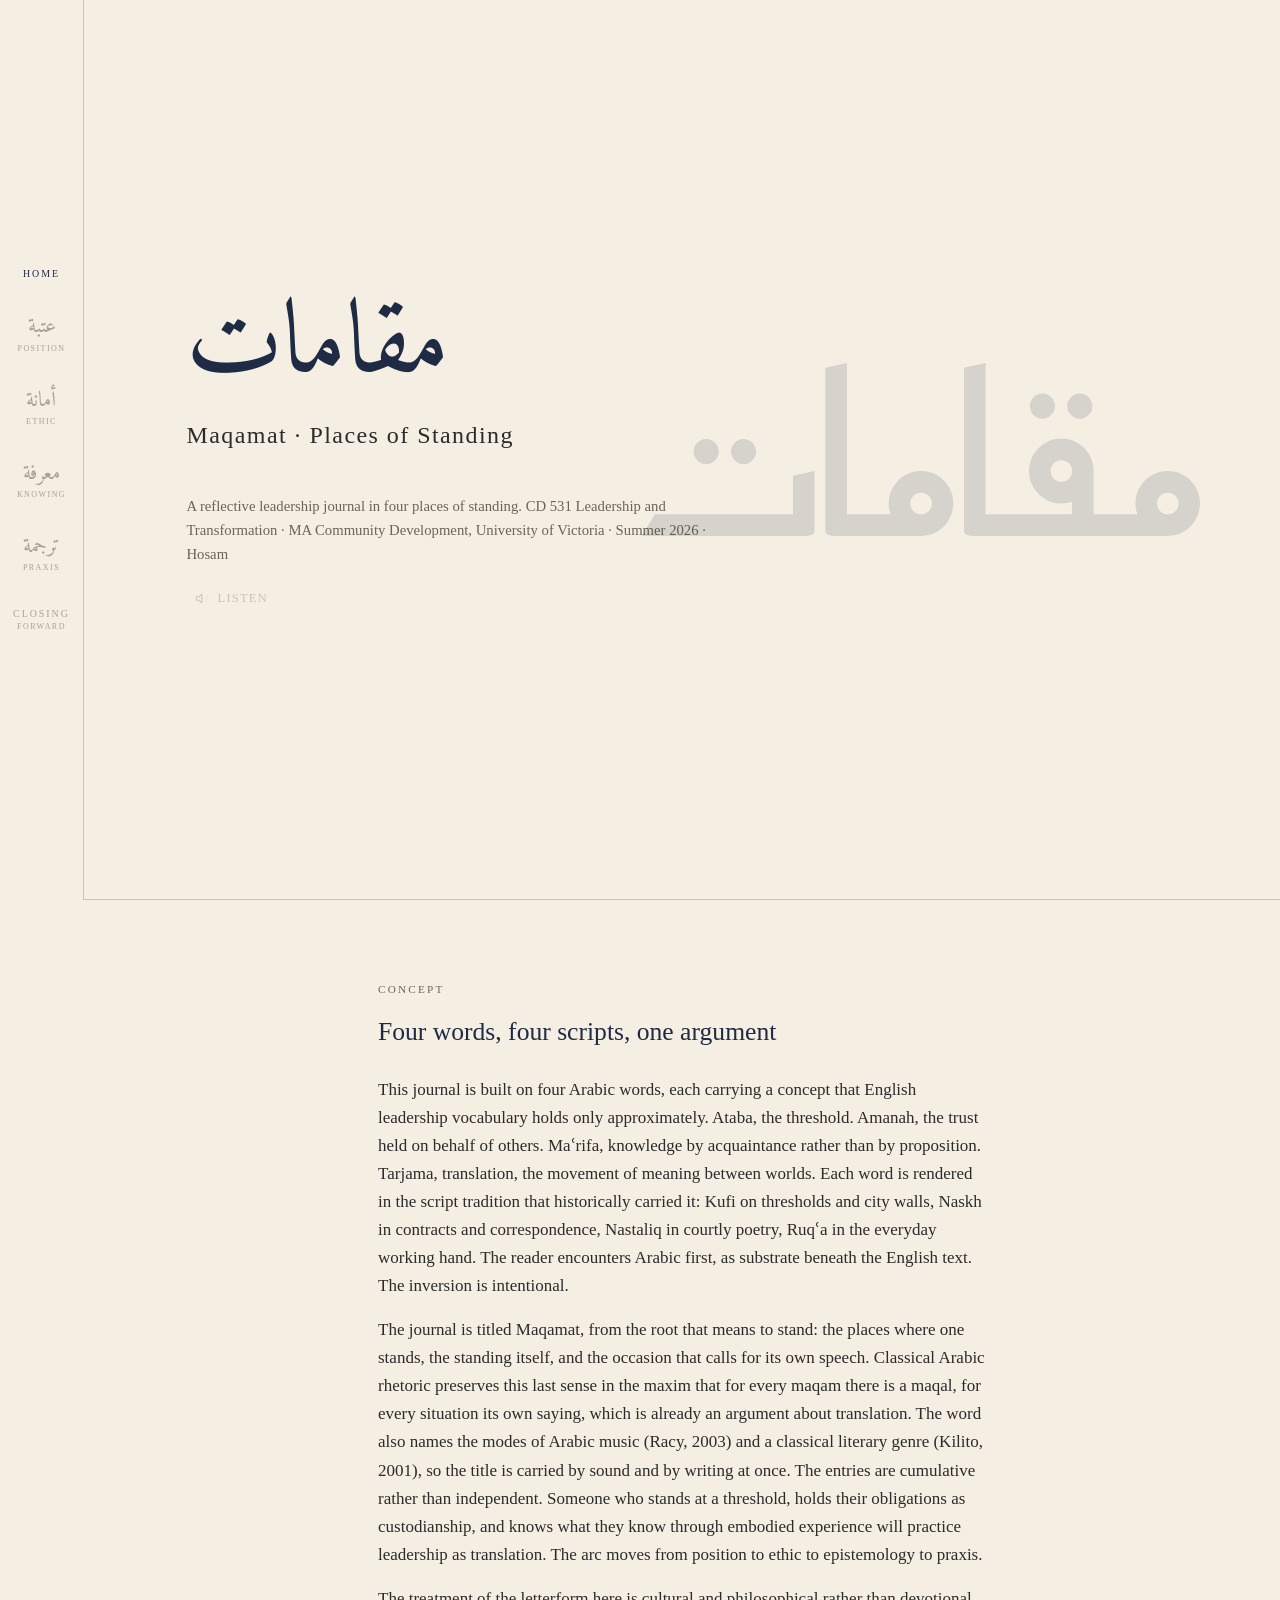
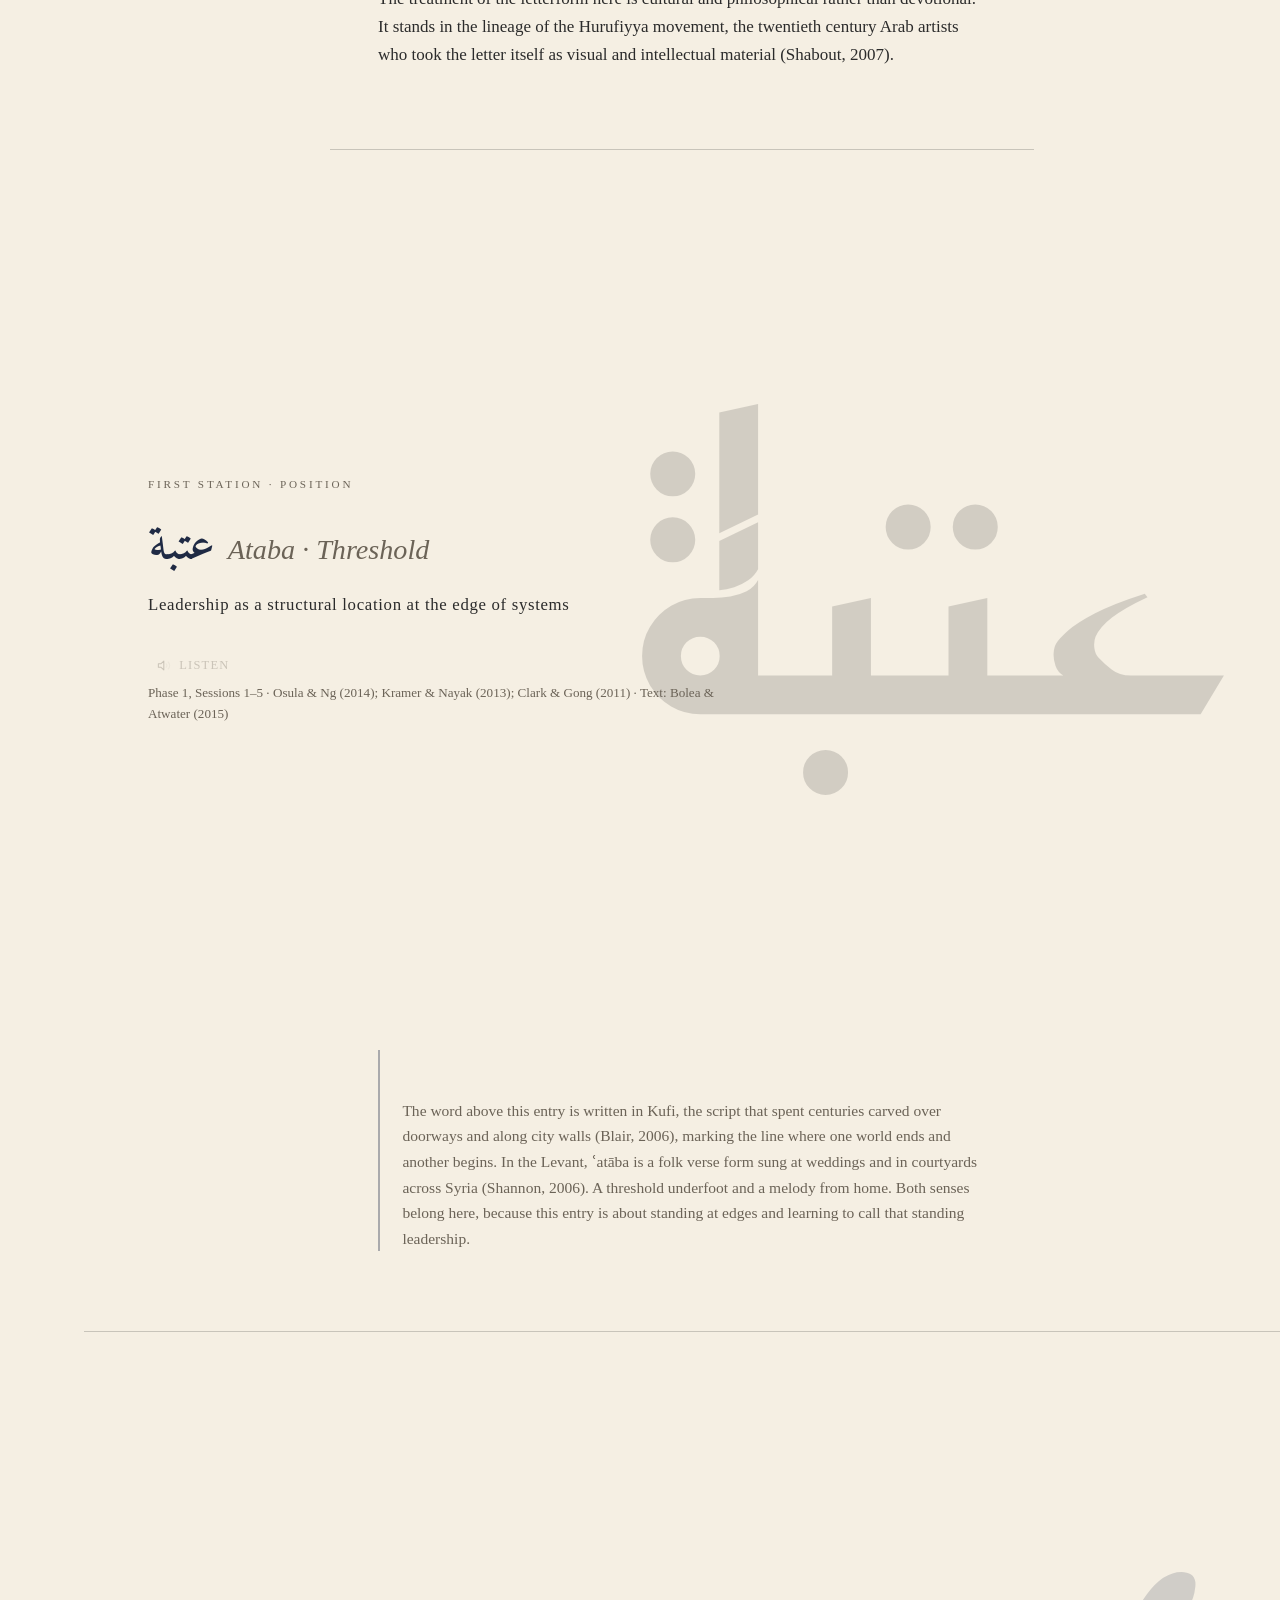
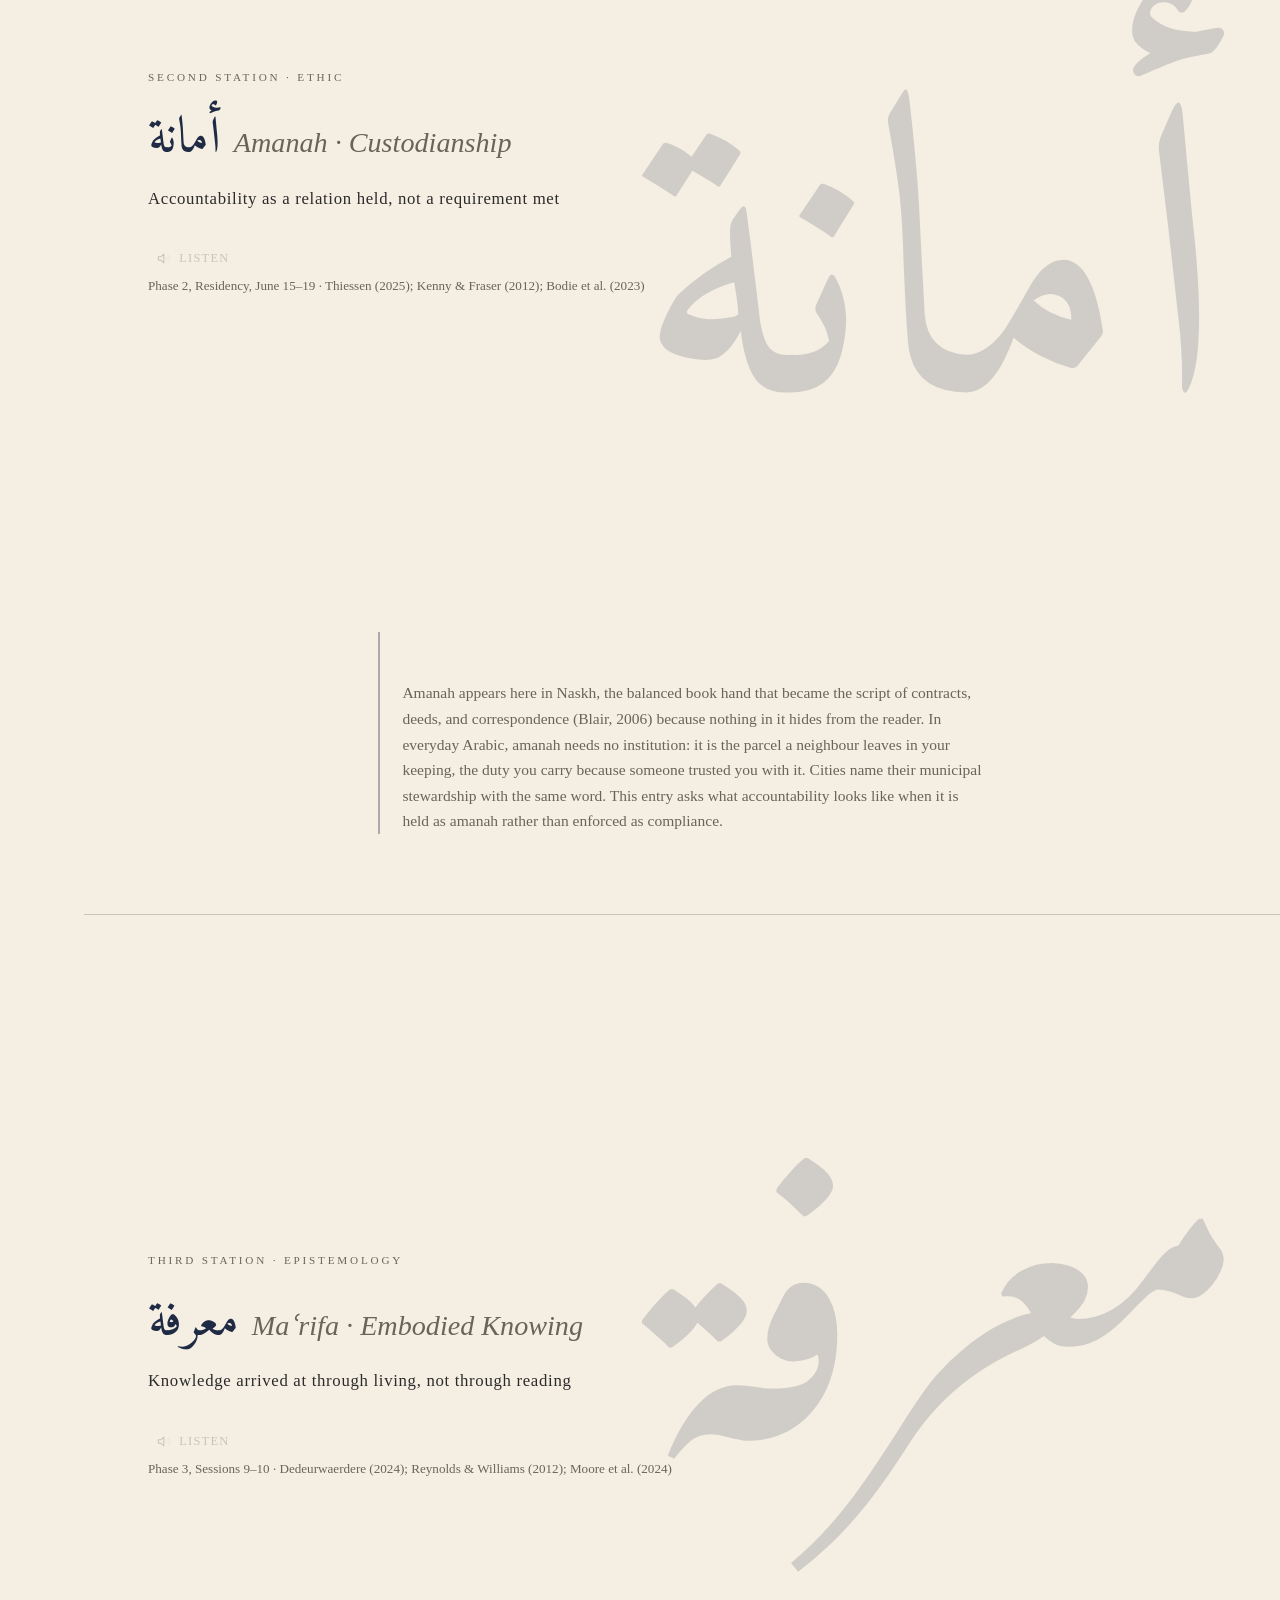
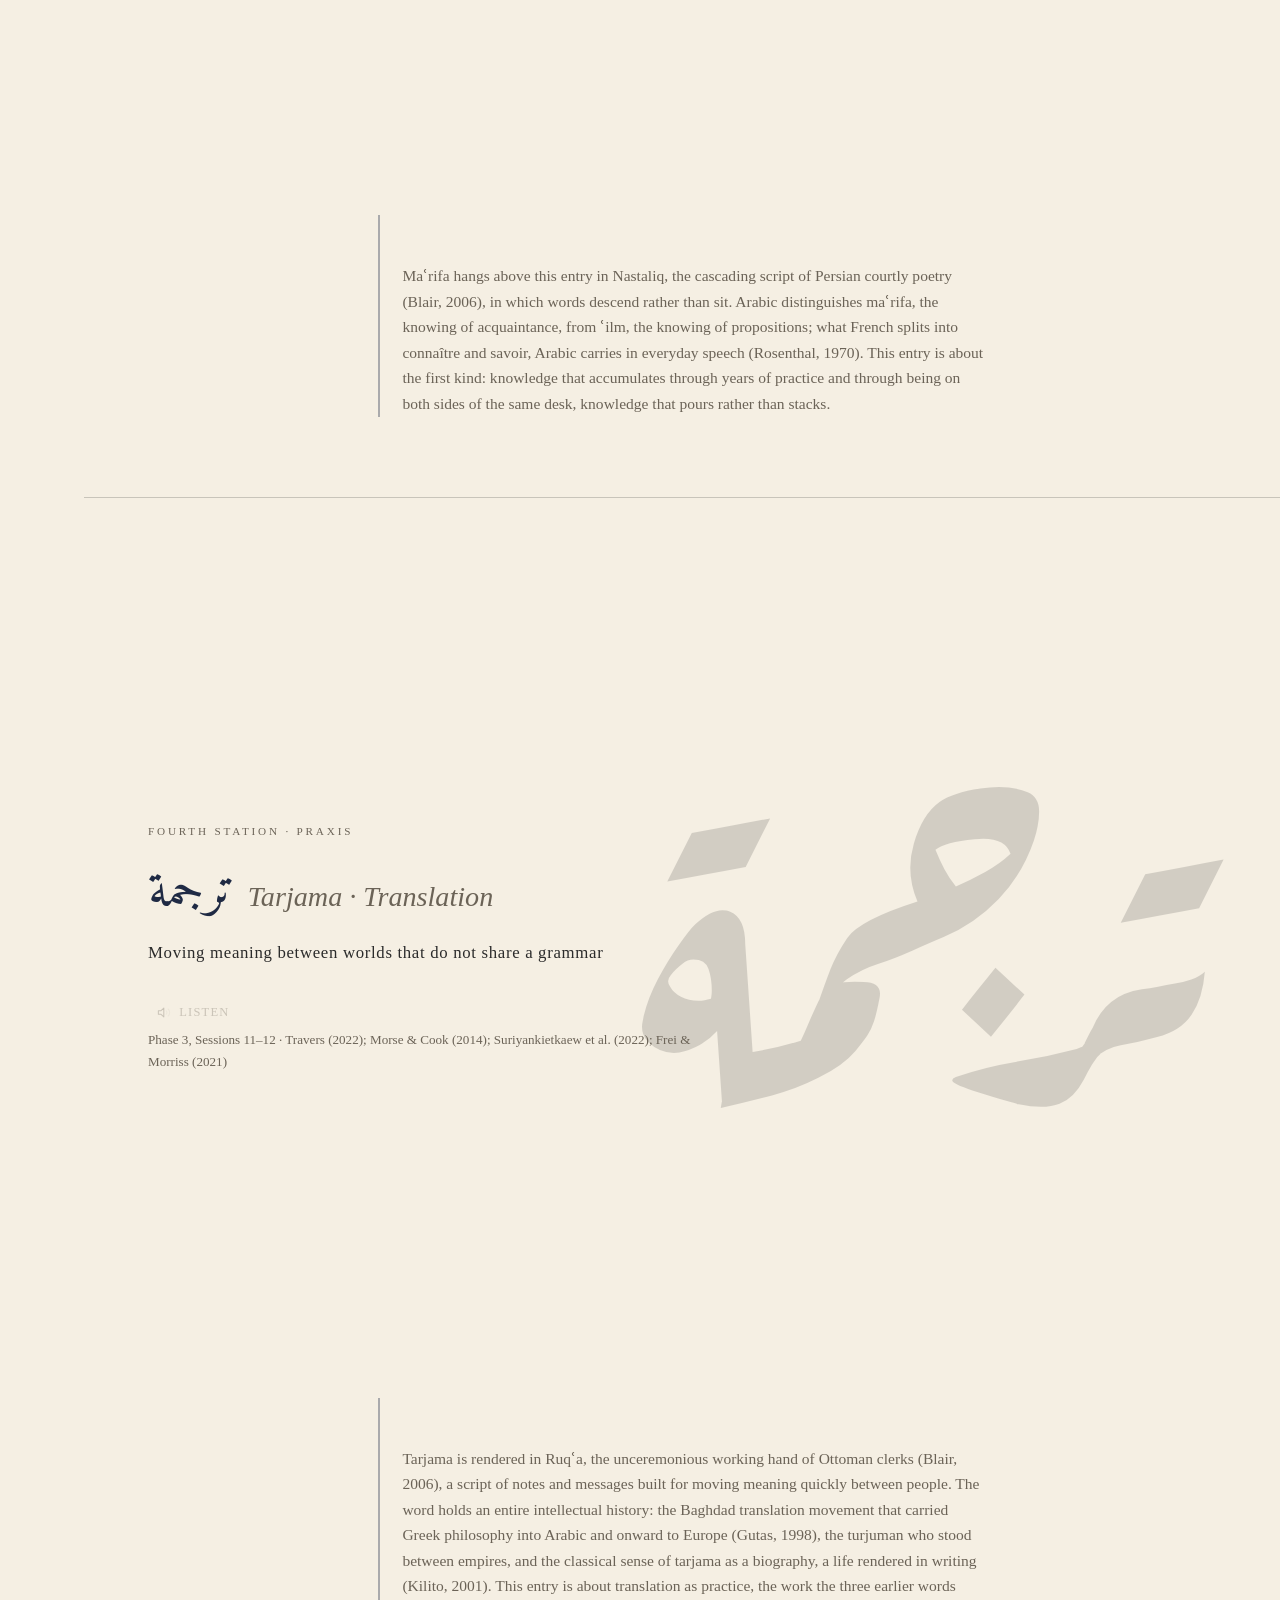
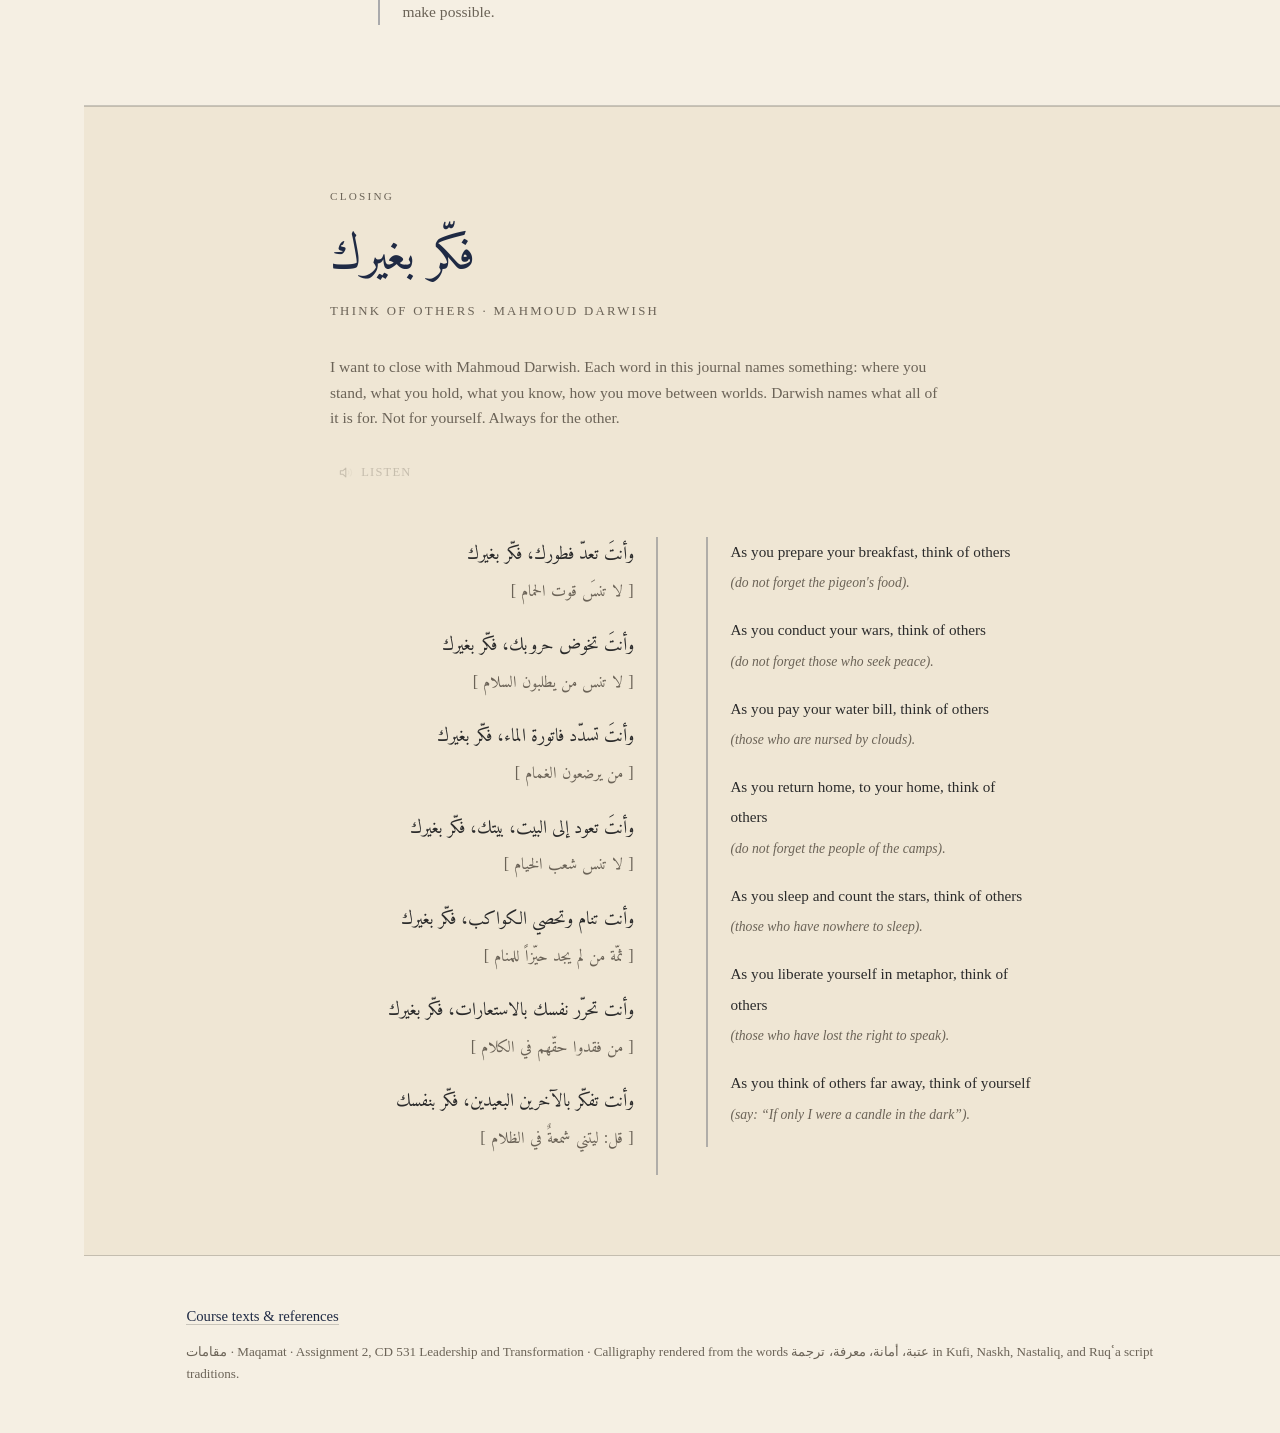
==== index.html @ 351389a8 "Add files via upload" ====
<!DOCTYPE html>
<html lang="en">
<head>
<meta charset="utf-8">
<meta name="viewport" content="width=device-width, initial-scale=1">
<title>مقامات · Maqamat · A Reflective Leadership Journal</title>
<meta name="description" content="Maqamat: a reflective leadership journal in four places of standing: Ataba, Amanah, Maʿrifa, Tarjama. CD 531 Leadership and Transformation, MA Community Development, University of Victoria.">
<link rel="stylesheet" href="style.css">
</head>
<body>

<nav aria-label="Journal navigation">
  <a href="#hero" class="home-link">Home</a>
  <a href="#ataba" class="arabic" lang="ar">عتبة<small>Position</small></a>
  <a href="#amanah" class="arabic" lang="ar">أمانة<small>Ethic</small></a>
  <a href="#marifa" class="arabic" lang="ar">معرفة<small>Knowing</small></a>
  <a href="#tarjama" class="arabic" lang="ar">ترجمة<small>Praxis</small></a>
  <a href="#darwish" class="home-link">Closing<small>Forward</small></a>
</nav>

<main id="top">

  <header class="hero" id="hero">
    <div class="substrate"><img src="assets/maqamat_kufi.svg" alt=""></div>
    <h1 lang="ar">مقامات</h1>
    <p class="subtitle">Maqamat · Places of Standing</p>
    <p class="byline">A reflective leadership journal in four places of standing. CD 531 Leadership and Transformation · MA Community Development, University of Victoria · Summer 2026 · Hosam</p>
    <button class="audio-btn" data-audio="assets/audio/maqamat.m4a" aria-label="Listen: the title and opening">
      <svg class="icon-speaker" width="20" height="20" viewBox="0 0 22 22" fill="none" stroke="currentColor" stroke-width="1.5" stroke-linecap="round" stroke-linejoin="round" aria-hidden="true">
        <polygon points="10 4.5 5.5 8.5 2 8.5 2 13.5 5.5 13.5 10 17.5"/>
        <path class="wave wave1" d="M13.5 8.5 a3.5 3.5 0 0 1 0 5"/>
        <path class="wave wave2" d="M16.5 6 a7 7 0 0 1 0 10"/>
      </svg>
      <span class="audio-label">Listen</span>
    </button>
  </header>

  <section class="prose" id="concept">
    <p class="kicker">Concept</p>
    <h2>Four words, four scripts, one argument</h2>
    <p>This journal is built on four Arabic words, each carrying a concept that English leadership vocabulary holds only approximately. Ataba, the threshold. Amanah, the trust held on behalf of others. Maʿrifa, knowledge by acquaintance rather than by proposition. Tarjama, translation, the movement of meaning between worlds. Each word is rendered in the script tradition that historically carried it: Kufi on thresholds and city walls, Naskh in contracts and correspondence, Nastaliq in courtly poetry, Ruqʿa in the everyday working hand. The reader encounters Arabic first, as substrate beneath the English text. The inversion is intentional.</p>
    <p>The journal is titled Maqamat, from the root that means to stand: the places where one stands, the standing itself, and the occasion that calls for its own speech. Classical Arabic rhetoric preserves this last sense in the maxim that for every maqam there is a maqal, for every situation its own saying, which is already an argument about translation. The word also names the modes of Arabic music (Racy, 2003) and a classical literary genre (Kilito, 2001), so the title is carried by sound and by writing at once. The entries are cumulative rather than independent. Someone who stands at a threshold, holds their obligations as custodianship, and knows what they know through embodied experience will practice leadership as translation. The arc moves from position to ethic to epistemology to praxis.</p>
    <p>The treatment of the letterform here is cultural and philosophical rather than devotional. It stands in the lineage of the Hurufiyya movement, the twentieth century Arab artists who took the letter itself as visual and intellectual material (Shabout, 2007).</p>
  </section>

  <section id="ataba">
    <div class="entry-open">
      <div class="substrate"><img src="assets/ataba_kufi.svg" alt="The word ataba in Kufi script"></div>
      <div class="opener">
        <p class="entry-no">First Station · Position</p>
        <h2><span class="arabic" lang="ar">عتبة</span> <span class="translit">Ataba · Threshold</span></h2>
        <p class="axis">Leadership as a structural location at the edge of systems</p>
        <button class="audio-btn" data-audio="assets/audio/ataba.m4a" aria-label="Listen: pronunciation and meaning of Ataba">
          <svg class="icon-speaker" width="20" height="20" viewBox="0 0 22 22" fill="none" stroke="currentColor" stroke-width="1.5" stroke-linecap="round" stroke-linejoin="round" aria-hidden="true">
            <polygon points="10 4.5 5.5 8.5 2 8.5 2 13.5 5.5 13.5 10 17.5"/>
            <path class="wave wave1" d="M13.5 8.5 a3.5 3.5 0 0 1 0 5"/>
            <path class="wave wave2" d="M16.5 6 a7 7 0 0 1 0 10"/>
          </svg>
          <span class="audio-label">Listen</span>
        </button>
        <p class="phase">Phase 1, Sessions 1&#8211;5 · Osula &amp; Ng (2014); Kramer &amp; Nayak (2013); Clark &amp; Gong (2011) · Text: Bolea &amp; Atwater (2015)</p>
      </div>
    </div>
    <div class="entry-body">
      <p class="preface">The word above this entry is written in Kufi, the script that spent centuries carved over doorways and along city walls (Blair, 2006), marking the line where one world ends and another begins. In the Levant, ʿatāba is a folk verse form sung at weddings and in courtyards across Syria (Shannon, 2006). A threshold underfoot and a melody from home. Both senses belong here, because this entry is about standing at edges and learning to call that standing leadership.</p>
    </div>
  </section>

  <section id="amanah">
    <div class="entry-open">
      <div class="substrate"><img src="assets/amanah_naskh.svg" alt="The word amanah in Naskh script"></div>
      <div class="opener">
        <p class="entry-no">Second Station · Ethic</p>
        <h2><span class="arabic" lang="ar">أمانة</span> <span class="translit">Amanah · Custodianship</span></h2>
        <p class="axis">Accountability as a relation held, not a requirement met</p>
        <button class="audio-btn" data-audio="assets/audio/amanah.m4a" aria-label="Listen: pronunciation and meaning of Amanah">
          <svg class="icon-speaker" width="20" height="20" viewBox="0 0 22 22" fill="none" stroke="currentColor" stroke-width="1.5" stroke-linecap="round" stroke-linejoin="round" aria-hidden="true">
            <polygon points="10 4.5 5.5 8.5 2 8.5 2 13.5 5.5 13.5 10 17.5"/>
            <path class="wave wave1" d="M13.5 8.5 a3.5 3.5 0 0 1 0 5"/>
            <path class="wave wave2" d="M16.5 6 a7 7 0 0 1 0 10"/>
          </svg>
          <span class="audio-label">Listen</span>
        </button>
        <p class="phase">Phase 2, Residency, June 15&#8211;19 · Thiessen (2025); Kenny &amp; Fraser (2012); Bodie et al. (2023)</p>
      </div>
    </div>
    <div class="entry-body">
      <p class="preface">Amanah appears here in Naskh, the balanced book hand that became the script of contracts, deeds, and correspondence (Blair, 2006) because nothing in it hides from the reader. In everyday Arabic, amanah needs no institution: it is the parcel a neighbour leaves in your keeping, the duty you carry because someone trusted you with it. Cities name their municipal stewardship with the same word. This entry asks what accountability looks like when it is held as amanah rather than enforced as compliance.</p>
    </div>
  </section>

  <section id="marifa">
    <div class="entry-open">
      <div class="substrate"><img src="assets/marifa_nastaliq.svg" alt="The word marifa in Nastaliq script"></div>
      <div class="opener">
        <p class="entry-no">Third Station · Epistemology</p>
        <h2><span class="arabic" lang="ar">معرفة</span> <span class="translit">Maʿrifa · Embodied Knowing</span></h2>
        <p class="axis">Knowledge arrived at through living, not through reading</p>
        <button class="audio-btn" data-audio="assets/audio/marifa.m4a" aria-label="Listen: pronunciation and meaning of Marifa">
          <svg class="icon-speaker" width="20" height="20" viewBox="0 0 22 22" fill="none" stroke="currentColor" stroke-width="1.5" stroke-linecap="round" stroke-linejoin="round" aria-hidden="true">
            <polygon points="10 4.5 5.5 8.5 2 8.5 2 13.5 5.5 13.5 10 17.5"/>
            <path class="wave wave1" d="M13.5 8.5 a3.5 3.5 0 0 1 0 5"/>
            <path class="wave wave2" d="M16.5 6 a7 7 0 0 1 0 10"/>
          </svg>
          <span class="audio-label">Listen</span>
        </button>
        <p class="phase">Phase 3, Sessions 9&#8211;10 · Dedeurwaerdere (2024); Reynolds &amp; Williams (2012); Moore et al. (2024)</p>
      </div>
    </div>
    <div class="entry-body">
      <p class="preface">Maʿrifa hangs above this entry in Nastaliq, the cascading script of Persian courtly poetry (Blair, 2006), in which words descend rather than sit. Arabic distinguishes maʿrifa, the knowing of acquaintance, from ʿilm, the knowing of propositions; what French splits into connaître and savoir, Arabic carries in everyday speech (Rosenthal, 1970). This entry is about the first kind: knowledge that accumulates through years of practice and through being on both sides of the same desk, knowledge that pours rather than stacks.</p>
    </div>
  </section>

  <section id="tarjama">
    <div class="entry-open">
      <div class="substrate"><img src="assets/tarjama_ruqaa.svg" alt="The word tarjama in Ruqʿa script"></div>
      <div class="opener">
        <p class="entry-no">Fourth Station · Praxis</p>
        <h2><span class="arabic" lang="ar">ترجمة</span> <span class="translit">Tarjama · Translation</span></h2>
        <p class="axis">Moving meaning between worlds that do not share a grammar</p>
        <button class="audio-btn" data-audio="assets/audio/tarjama.m4a" aria-label="Listen: pronunciation and meaning of Tarjama">
          <svg class="icon-speaker" width="20" height="20" viewBox="0 0 22 22" fill="none" stroke="currentColor" stroke-width="1.5" stroke-linecap="round" stroke-linejoin="round" aria-hidden="true">
            <polygon points="10 4.5 5.5 8.5 2 8.5 2 13.5 5.5 13.5 10 17.5"/>
            <path class="wave wave1" d="M13.5 8.5 a3.5 3.5 0 0 1 0 5"/>
            <path class="wave wave2" d="M16.5 6 a7 7 0 0 1 0 10"/>
          </svg>
          <span class="audio-label">Listen</span>
        </button>
        <p class="phase">Phase 3, Sessions 11&#8211;12 · Travers (2022); Morse &amp; Cook (2014); Suriyankietkaew et al. (2022); Frei &amp; Morriss (2021)</p>
      </div>
    </div>
    <div class="entry-body">
      <p class="preface">Tarjama is rendered in Ruqʿa, the unceremonious working hand of Ottoman clerks (Blair, 2006), a script of notes and messages built for moving meaning quickly between people. The word holds an entire intellectual history: the Baghdad translation movement that carried Greek philosophy into Arabic and onward to Europe (Gutas, 1998), the turjuman who stood between empires, and the classical sense of tarjama as a biography, a life rendered in writing (Kilito, 2001). This entry is about translation as practice, the work the three earlier words make possible.</p>
    </div>
  </section>

  <section id="darwish" class="closing">
    <div class="closing-inner">
      <p class="kicker">Closing</p>
      <h2 class="darwish-title" lang="ar">فكّر بغيرك</h2>
      <p class="darwish-credit">Think of Others &middot; Mahmoud Darwish</p>
      <p class="darwish-intro">I want to close with Mahmoud Darwish. Each word in this journal names something: where you stand, what you hold, what you know, how you move between worlds. Darwish names what all of it is for. Not for yourself. Always for the other.</p>
      <button class="audio-btn" data-audio="assets/audio/darwish.m4a" aria-label="Listen: closing reading">
        <svg class="icon-speaker" width="20" height="20" viewBox="0 0 22 22" fill="none" stroke="currentColor" stroke-width="1.5" stroke-linecap="round" stroke-linejoin="round" aria-hidden="true">
          <polygon points="10 4.5 5.5 8.5 2 8.5 2 13.5 5.5 13.5 10 17.5"/>
          <path class="wave wave1" d="M13.5 8.5 a3.5 3.5 0 0 1 0 5"/>
          <path class="wave wave2" d="M16.5 6 a7 7 0 0 1 0 10"/>
        </svg>
        <span class="audio-label">Listen</span>
      </button>
      <div class="poem-wrap">
        <div class="poem-arabic" lang="ar" dir="rtl">
          <p class="stanza">وأنتَ تعدّ فطورك، فكّر بغيرك<br><span class="bracket">[ لا تنسَ قوت الحمام ]</span></p>
          <p class="stanza">وأنتَ تخوض حروبك، فكّر بغيرك<br><span class="bracket">[ لا تنس من يطلبون السلام ]</span></p>
          <p class="stanza">وأنتَ تسدّد فاتورة الماء، فكّر بغيرك<br><span class="bracket">[ من يرضعون الغمام ]</span></p>
          <p class="stanza">وأنتَ تعود إلى البيت، بيتك، فكّر بغيرك<br><span class="bracket">[ لا تنس شعب الخيام ]</span></p>
          <p class="stanza">وأنت تنام وتحصي الكواكب، فكّر بغيرك<br><span class="bracket">[ ثمّة من لم يجد حيّزاً للمنام ]</span></p>
          <p class="stanza">وأنت تحرّر نفسك بالاستعارات، فكّر بغيرك<br><span class="bracket">[ من فقدوا حقّهم في الكلام ]</span></p>
          <p class="stanza">وأنت تفكّر بالآخرين البعيدين، فكّر بنفسك<br><span class="bracket">[ قل: ليتني شمعةٌ في الظلام ]</span></p>
        </div>
        <div class="poem-english">
          <p class="stanza">As you prepare your breakfast, think of others<br><span class="bracket">(do not forget the pigeon's food).</span></p>
          <p class="stanza">As you conduct your wars, think of others<br><span class="bracket">(do not forget those who seek peace).</span></p>
          <p class="stanza">As you pay your water bill, think of others<br><span class="bracket">(those who are nursed by clouds).</span></p>
          <p class="stanza">As you return home, to your home, think of others<br><span class="bracket">(do not forget the people of the camps).</span></p>
          <p class="stanza">As you sleep and count the stars, think of others<br><span class="bracket">(those who have nowhere to sleep).</span></p>
          <p class="stanza">As you liberate yourself in metaphor, think of others<br><span class="bracket">(those who have lost the right to speak).</span></p>
          <p class="stanza">As you think of others far away, think of yourself<br><span class="bracket">(say: &ldquo;If only I were a candle in the dark&rdquo;).</span></p>
        </div>
      </div>
    </div>
  </section>

  <footer>
    <p><a class="ref-link" href="references.html">Course texts &amp; references</a></p>
    <p>مقامات · Maqamat · Assignment 2, CD 531 Leadership and Transformation · Calligraphy rendered from the words عتبة، أمانة، معرفة، ترجمة in Kufi, Naskh, Nastaliq, and Ruqʿa script traditions.</p>
  </footer>

</main>

<script>
  // Nav scroll observer
  const links = document.querySelectorAll('nav a[href^="#"]');
  const map = new Map();
  links.forEach(a => {
    const id = a.getAttribute('href').slice(1);
    const el = document.getElementById(id);
    if (el) map.set(el, a);
  });
  const obs = new IntersectionObserver(entries => {
    entries.forEach(e => {
      if (e.isIntersecting) {
        links.forEach(a => a.classList.remove('active'));
        const a = map.get(e.target);
        if (a) a.classList.add('active');
      }
    });
  }, { rootMargin: '-40% 0px -55% 0px' });
  map.forEach((a, el) => obs.observe(el));

  // Audio players
  let currentAudio = null;
  let currentBtn = null;

  document.querySelectorAll('.audio-btn').forEach(btn => {
    const audio = new Audio(btn.dataset.audio);
    audio.addEventListener('ended', () => {
      btn.classList.remove('playing');
      btn.querySelector('.audio-label').textContent = 'Listen';
      currentAudio = null;
      currentBtn = null;
    });
    audio.addEventListener('error', () => {
      btn.disabled = true;
      btn.style.opacity = '0.3';
      btn.title = 'Audio coming soon';
    });
    btn.addEventListener('click', () => {
      if (currentAudio && currentAudio !== audio) {
        currentAudio.pause();
        currentAudio.currentTime = 0;
        currentBtn.classList.remove('playing');
        currentBtn.querySelector('.audio-label').textContent = 'Listen';
      }
      if (audio.paused) {
        audio.play().then(() => {
          btn.classList.add('playing');
          btn.querySelector('.audio-label').textContent = 'Pause';
          currentAudio = audio;
          currentBtn = btn;
        }).catch(() => {
          btn.disabled = true;
          btn.style.opacity = '0.3';
        });
      } else {
        audio.pause();
        btn.classList.remove('playing');
        btn.querySelector('.audio-label').textContent = 'Listen';
        currentAudio = null;
        currentBtn = null;
      }
    });
  });
</script>

</body>
</html>
---- style.css ----
:root {
  --parchment: #F5EFE3;
  --parchment-deep: #EFE6D4;
  --charcoal: #2B2B2B;
  --indigo: #1F2A44;
  --faded: #6B6357;
  --rule: rgba(43, 43, 43, 0.22);
}

@font-face {
  font-family: 'Amiri';
  src: url('assets/fonts/amiri-arabic-400-normal.woff2') format('woff2');
  font-weight: 400;
  font-display: swap;
}

* { box-sizing: border-box; margin: 0; padding: 0; }

html { scroll-behavior: smooth; }

body {
  background: var(--parchment);
  color: var(--charcoal);
  font-family: Georgia, 'Times New Roman', serif;
  line-height: 1.65;
  font-size: 17px;
}

.arabic { font-family: 'Amiri', serif; }

/* ---------- Navigation ---------- */
nav {
  position: fixed;
  top: 0;
  left: 0;
  height: 100vh;
  width: 84px;
  display: flex;
  flex-direction: column;
  justify-content: center;
  gap: 2.2rem;
  align-items: center;
  border-right: 1px solid var(--rule);
  background: var(--parchment);
  z-index: 10;
}

nav a {
  text-decoration: none;
  color: var(--faded);
  font-family: 'Amiri', serif;
  font-size: 1.35rem;
  opacity: 0.55;
  transition: opacity 0.3s, color 0.3s;
  writing-mode: horizontal-tb;
  text-align: center;
  line-height: 1.2;
}

nav a small {
  display: block;
  font-family: Georgia, serif;
  font-size: 0.5rem;
  letter-spacing: 0.18em;
  text-transform: uppercase;
  margin-top: 0.15rem;
}

nav a.active { opacity: 1; color: var(--indigo); }
nav a.home-link { font-size: 0.62rem; letter-spacing: 0.2em; font-family: Georgia, serif; text-transform: uppercase; }

main { margin-left: 84px; }

/* ---------- Hero ---------- */
.hero {
  min-height: 100vh;
  display: flex;
  flex-direction: column;
  justify-content: center;
  padding: 4rem clamp(1.5rem, 8vw, 7rem);
  position: relative;
  overflow: hidden;
  border-bottom: 1px solid var(--rule);
}

.hero .substrate {
  position: absolute;
  top: 0;
  bottom: 0;
  right: 0;
  width: 60%;
  display: flex;
  align-items: center;
  justify-content: center;
  pointer-events: none;
}

.hero .substrate img {
  width: min(48vw, 860px);
  opacity: 0.15;
}

.hero h1 {
  font-family: 'Amiri', serif;
  font-size: clamp(3rem, 9vw, 6.5rem);
  font-weight: 400;
  color: var(--indigo);
  line-height: 1.15;
}

.hero .subtitle {
  font-size: clamp(1.1rem, 2.4vw, 1.5rem);
  margin-top: 0.6rem;
  letter-spacing: 0.06em;
}

.hero .byline {
  margin-top: 2.4rem;
  color: var(--faded);
  font-size: 0.92rem;
  max-width: 34rem;
}

/* ---------- Sections ---------- */
section { border-bottom: 1px solid var(--rule); }

.prose {
  max-width: 44rem;
  margin: 0 auto;
  padding: 5rem clamp(1.5rem, 4vw, 3rem);
}

.prose h2 {
  font-weight: 400;
  font-size: 1.6rem;
  margin-bottom: 1.4rem;
  color: var(--indigo);
}

.prose p + p { margin-top: 1rem; }

.kicker {
  text-transform: uppercase;
  letter-spacing: 0.2em;
  font-size: 0.7rem;
  color: var(--faded);
  margin-bottom: 0.8rem;
}

/* ---------- Entry panels ---------- */
.entry-open {
  min-height: 100vh;
  position: relative;
  display: flex;
  align-items: center;
  overflow: hidden;
  padding: clamp(2rem, 6vw, 5rem) clamp(1.5rem, 5vw, 5rem);
}

.entry-open .substrate {
  position: absolute;
  top: 0;
  bottom: 0;
  right: 0;
  width: 58%;
  display: flex;
  align-items: center;
  justify-content: center;
  pointer-events: none;
}

.entry-open .substrate img {
  width: min(50vw, 820px);
  opacity: 0.18;
}

.entry-open .opener {
  position: relative;
  max-width: 36rem;
}

.entry-open .entry-no {
  font-size: 0.7rem;
  letter-spacing: 0.25em;
  text-transform: uppercase;
  color: var(--faded);
}

.entry-open h2 {
  font-weight: 400;
  font-size: clamp(2rem, 5vw, 3.2rem);
  color: var(--indigo);
  margin: 0.4rem 0 0.2rem;
}

.entry-open h2 .translit { font-style: italic; font-size: 0.55em; color: var(--faded); }

.entry-open .axis {
  font-size: 1.05rem;
  letter-spacing: 0.04em;
  margin-bottom: 0.9rem;
}

.entry-open .phase {
  font-size: 0.82rem;
  color: var(--faded);
}

/* ---------- Entry body ---------- */
.entry-body { max-width: 44rem; margin: 0 auto; padding: 0 clamp(1.5rem, 4vw, 3rem) 5rem; }

.entry-body h3 {
  font-weight: 400;
  font-style: italic;
  font-size: 1.25rem;
  color: var(--indigo);
  margin: 2.8rem 0 0.8rem;
  padding-top: 2.2rem;
  border-top: 1px solid var(--rule);
}

.entry-body h3:first-child { border-top: none; padding-top: 3rem; }

.forthcoming {
  color: var(--faded);
  font-style: italic;
  font-size: 0.95rem;
}

/* ---------- References ---------- */
.refs ul { list-style: none; }
.refs li {
  padding-left: 2rem;
  text-indent: -2rem;
  margin-bottom: 0.7rem;
  font-size: 0.92rem;
}

footer {
  padding: 3rem clamp(1.5rem, 8vw, 7rem);
  color: var(--faded);
  font-size: 0.82rem;
}

/* ---------- Mobile ---------- */
@media (max-width: 720px) {
  .hero .substrate, .entry-open .substrate { width: 100%; }
  .hero .substrate img, .entry-open .substrate img { width: 86vw; opacity: 0.12; }
  nav {
    height: auto;
    width: 100%;
    flex-direction: row;
    justify-content: center;
    gap: 1.3rem;
    padding: 0.55rem 0.5rem;
    border-right: none;
    border-bottom: 1px solid var(--rule);
  }
  nav a { font-size: 1.05rem; }
  nav a small { display: none; }
  main { margin-left: 0; padding-top: 3.2rem; }
  .entry-open { align-items: center; }
}

/* ---------- Entry prefaces ---------- */
.preface {
  padding: 3rem 0 0 1.4rem;
  border-left: 2px solid rgba(31, 42, 68, 0.35);
  color: var(--faded);
  font-size: 0.97rem;
  max-width: 40rem;
}

.entry-body .preface + h3 { margin-top: 3rem; }

/* ---------- Reference page link ---------- */
.ref-link {
  color: var(--indigo);
  text-decoration: none;
  border-bottom: 1px solid var(--rule);
  font-size: 0.92rem;
}

.ref-link:hover { border-bottom-color: var(--indigo); }

footer p + p { margin-top: 0.8rem; }

/* ---------- Audio buttons ---------- */
.audio-btn {
  display: inline-flex;
  align-items: center;
  gap: 0.45rem;
  background: none;
  border: 1px solid transparent;
  cursor: pointer;
  color: var(--faded);
  padding: 0.35rem 0.7rem 0.35rem 0.5rem;
  border-radius: 2rem;
  margin-top: 1.1rem;
  font-family: Georgia, serif;
  font-size: 0.78rem;
  letter-spacing: 0.1em;
  text-transform: uppercase;
  opacity: 0.7;
  transition: opacity 0.2s, color 0.2s, border-color 0.2s;
}

.audio-btn:hover { opacity: 1; border-color: var(--rule); }

.audio-btn svg { width: 1.2em; height: 1.2em; flex-shrink: 0; }

.audio-btn .wave { transition: opacity 0.3s; opacity: 0.2; }

.audio-btn.playing { color: var(--indigo); opacity: 1; border-color: rgba(31,42,68,0.3); }

.audio-btn.playing .wave { opacity: 1; }

.audio-btn:disabled { cursor: default; }

.hero .audio-btn { align-self: flex-start; }

/* ---------- Darwish closing ---------- */
.closing {
  min-height: 100vh;
  background: var(--parchment-deep);
  border-top: 1px solid var(--rule);
  border-bottom: 1px solid var(--rule);
  display: flex;
  align-items: center;
  padding: 5rem clamp(1.5rem, 8vw, 7rem);
}

.closing-inner { max-width: 44rem; width: 100%; margin: 0 auto; }

.darwish-title {
  font-family: 'Amiri', serif;
  font-weight: 400;
  font-size: clamp(2rem, 5vw, 3rem);
  color: var(--indigo);
  margin-bottom: 0.25rem;
}

.darwish-credit {
  font-size: 0.8rem;
  letter-spacing: 0.18em;
  text-transform: uppercase;
  color: var(--faded);
  margin-bottom: 2rem;
}

.darwish-intro {
  font-size: 0.97rem;
  color: var(--faded);
  max-width: 38rem;
  margin-bottom: 0.6rem;
}

.poem-wrap {
  display: grid;
  grid-template-columns: 1fr 1fr;
  gap: 3rem;
  margin-top: 3rem;
  align-items: start;
}

.poem-arabic {
  font-family: 'Amiri', serif;
  font-size: 1.15rem;
  line-height: 2;
  direction: rtl;
  text-align: right;
  border-right: 2px solid rgba(31,42,68,0.3);
  padding-right: 1.4rem;
}

.poem-english {
  font-size: 0.95rem;
  line-height: 2;
  border-left: 2px solid rgba(31,42,68,0.3);
  padding-left: 1.4rem;
}

.poem-arabic .stanza,
.poem-english .stanza {
  margin-bottom: 1.1rem;
}

.poem-arabic .bracket {
  color: var(--faded);
  font-size: 0.88em;
}

.poem-english .bracket {
  color: var(--faded);
  font-style: italic;
  font-size: 0.9em;
}

@media (max-width: 720px) {
  .poem-wrap {
    grid-template-columns: 1fr;
    gap: 2rem;
  }
  .poem-arabic {
    border-right: none;
    padding-right: 0;
    border-bottom: 1px solid var(--rule);
    padding-bottom: 2rem;
  }
}
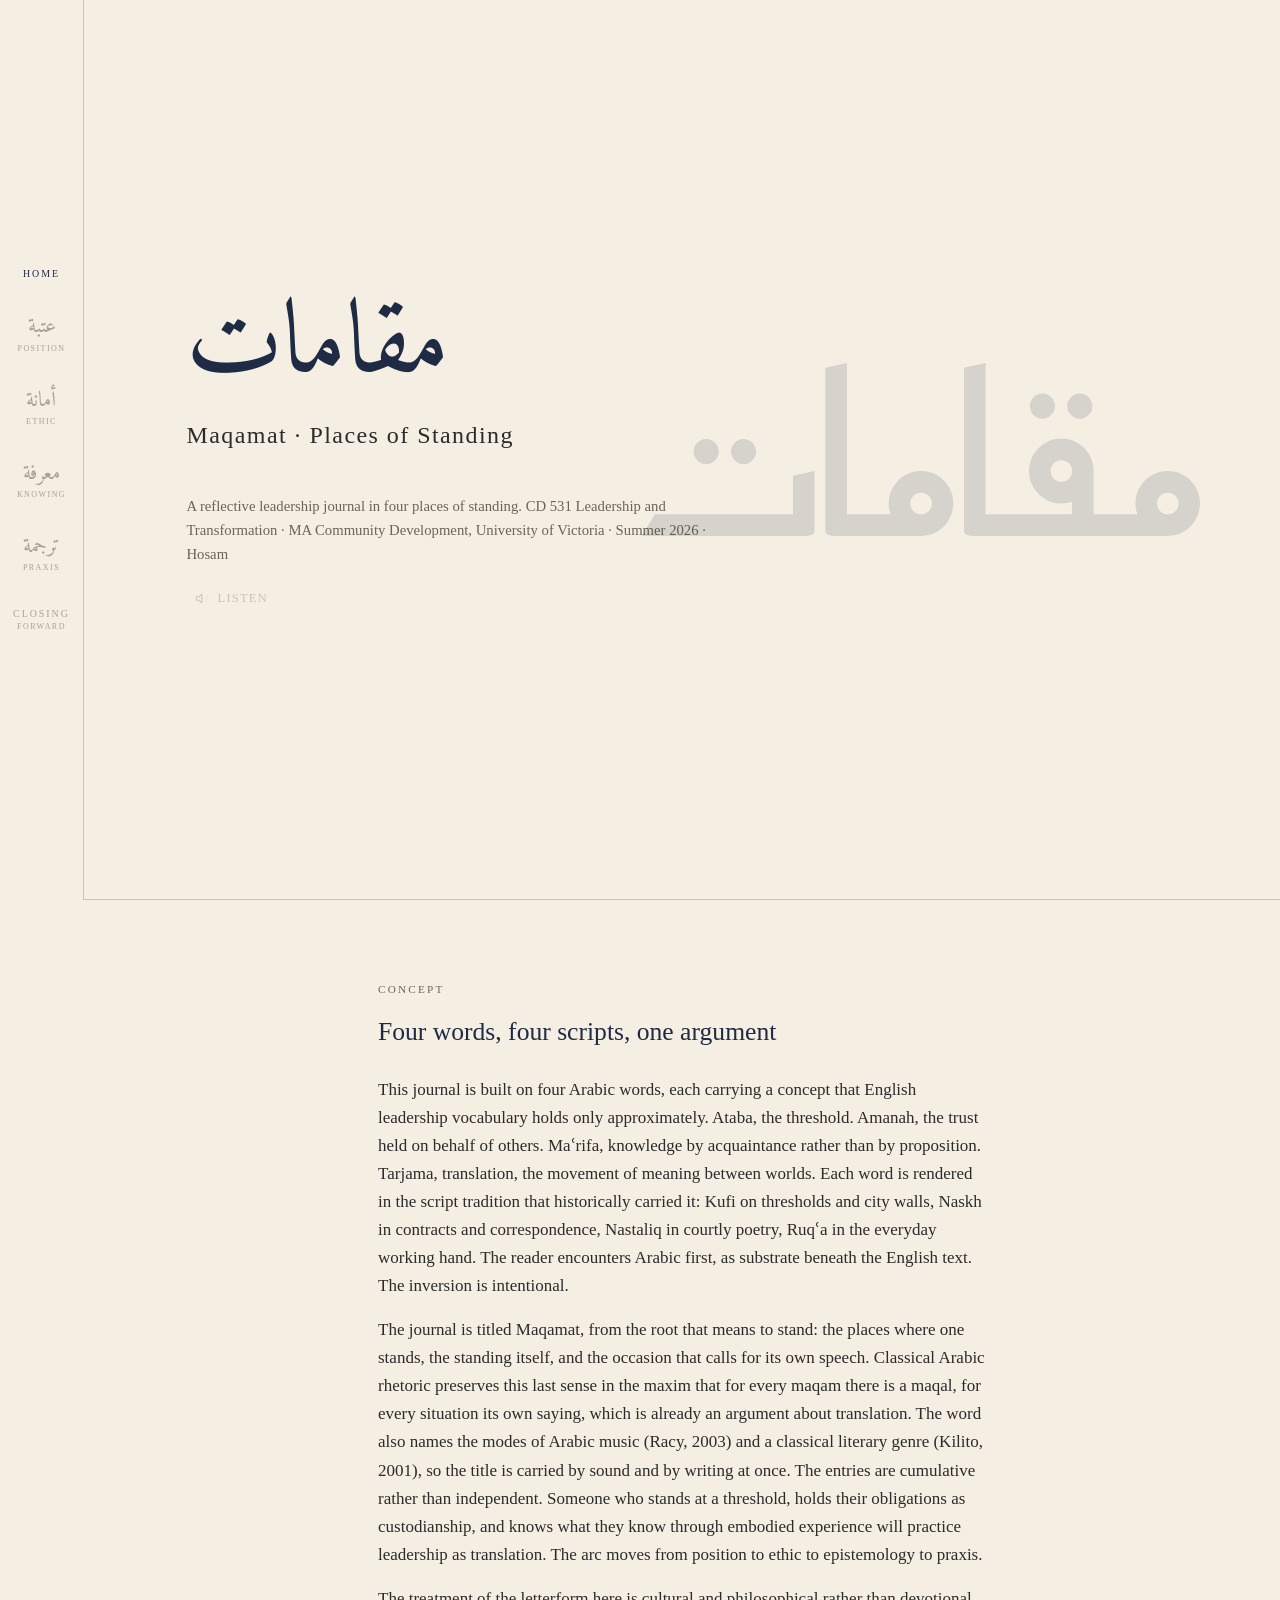
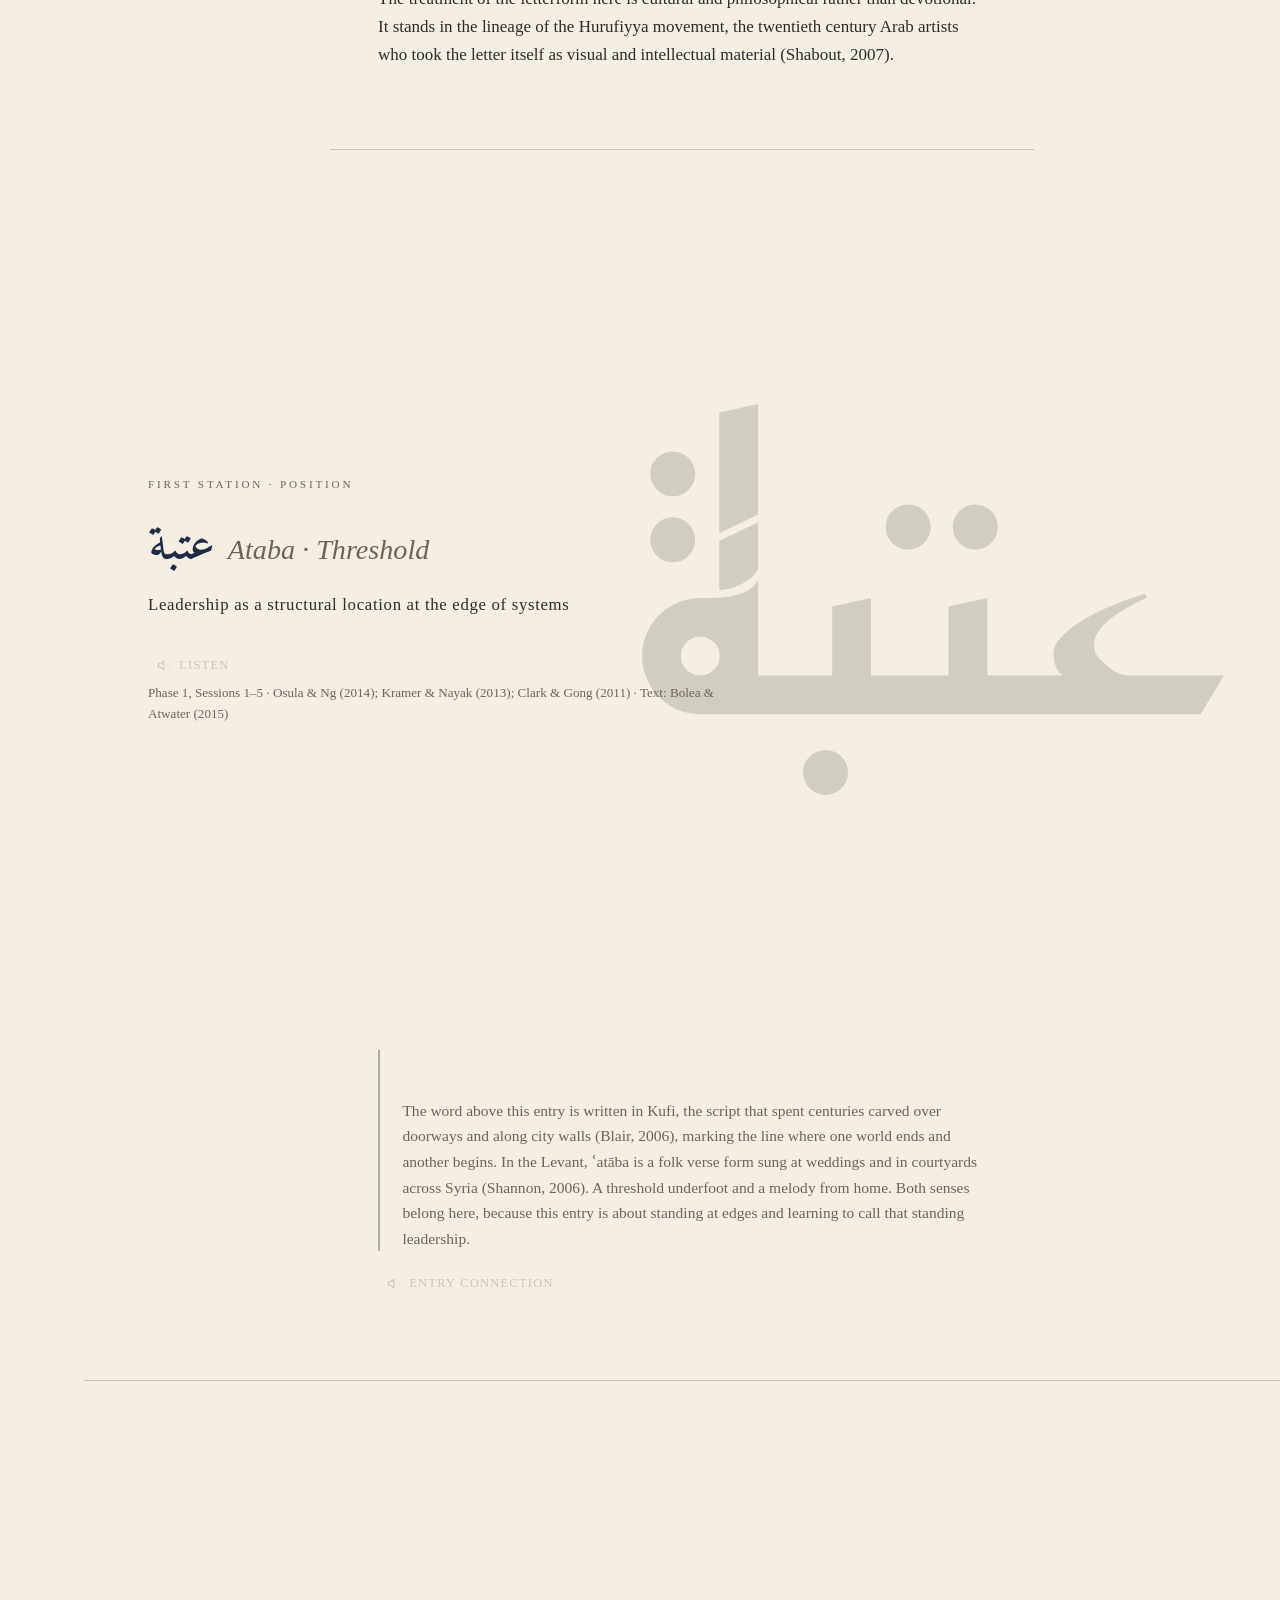
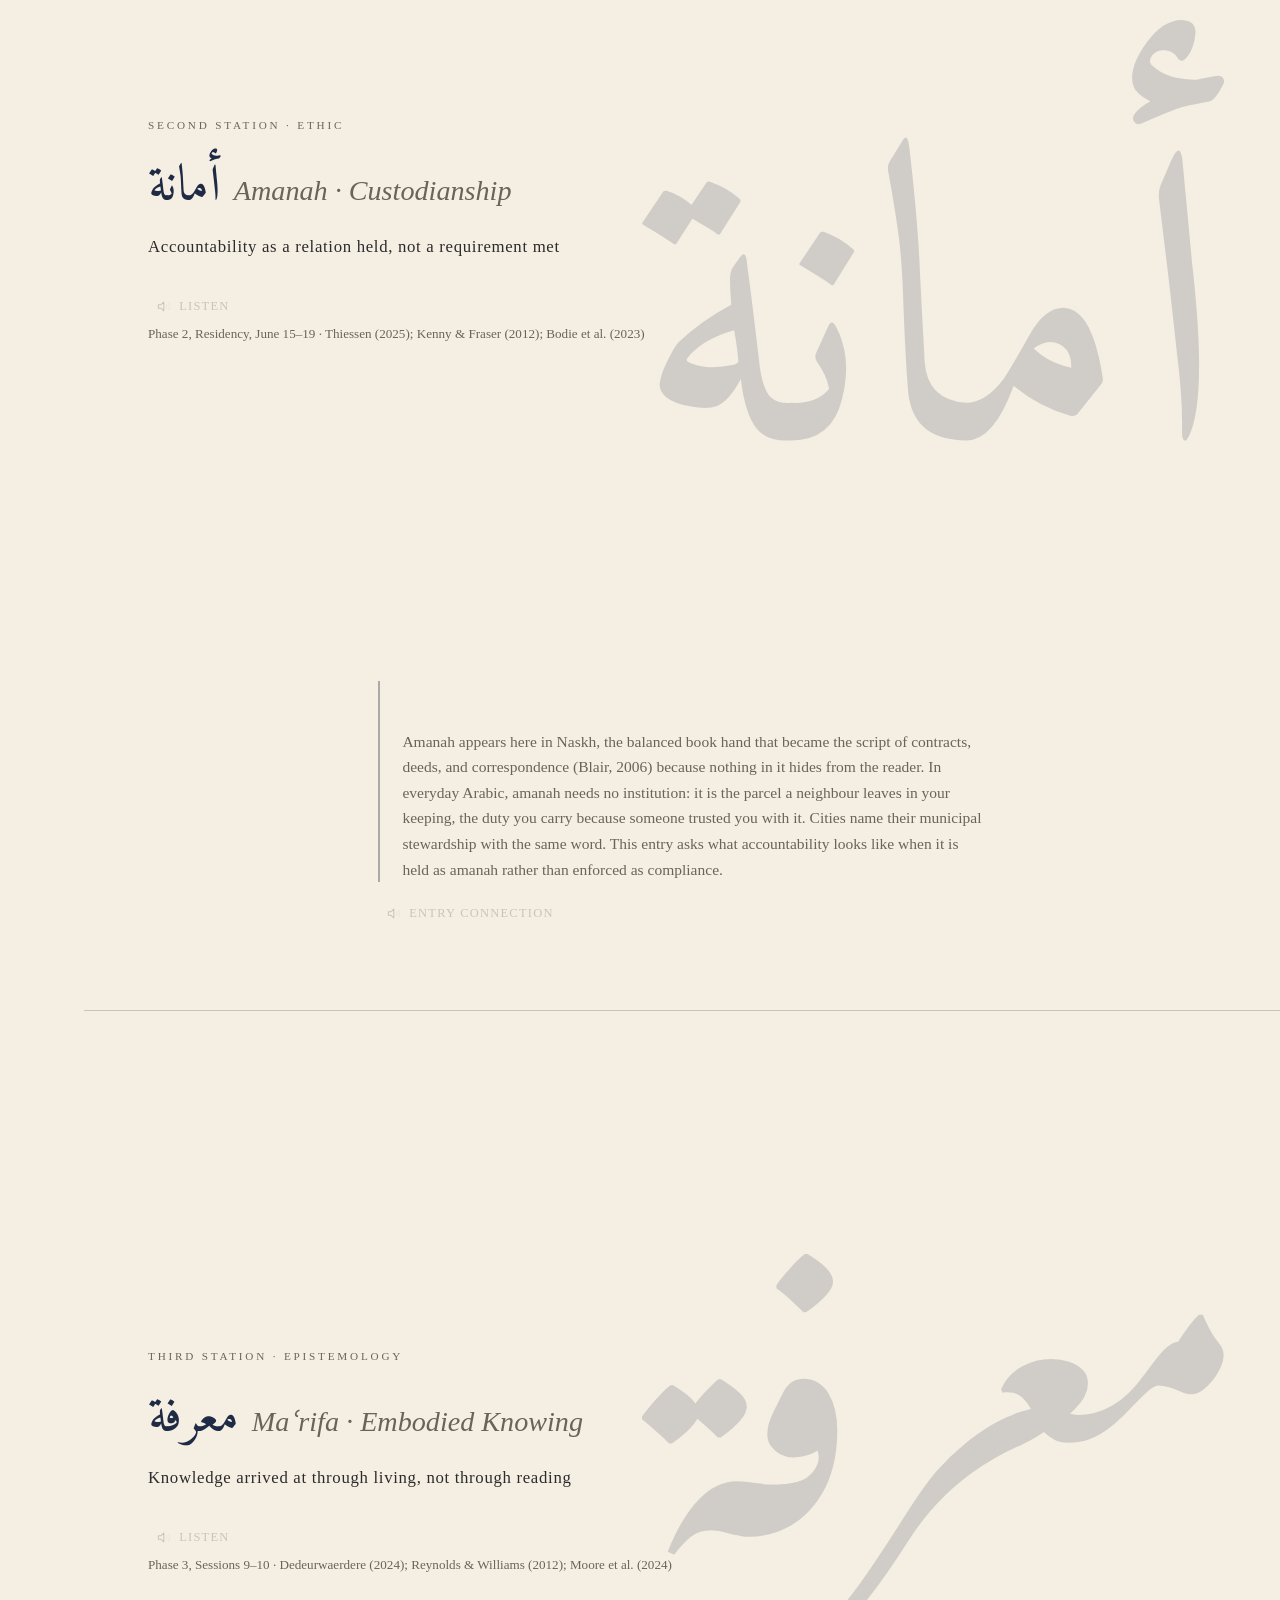
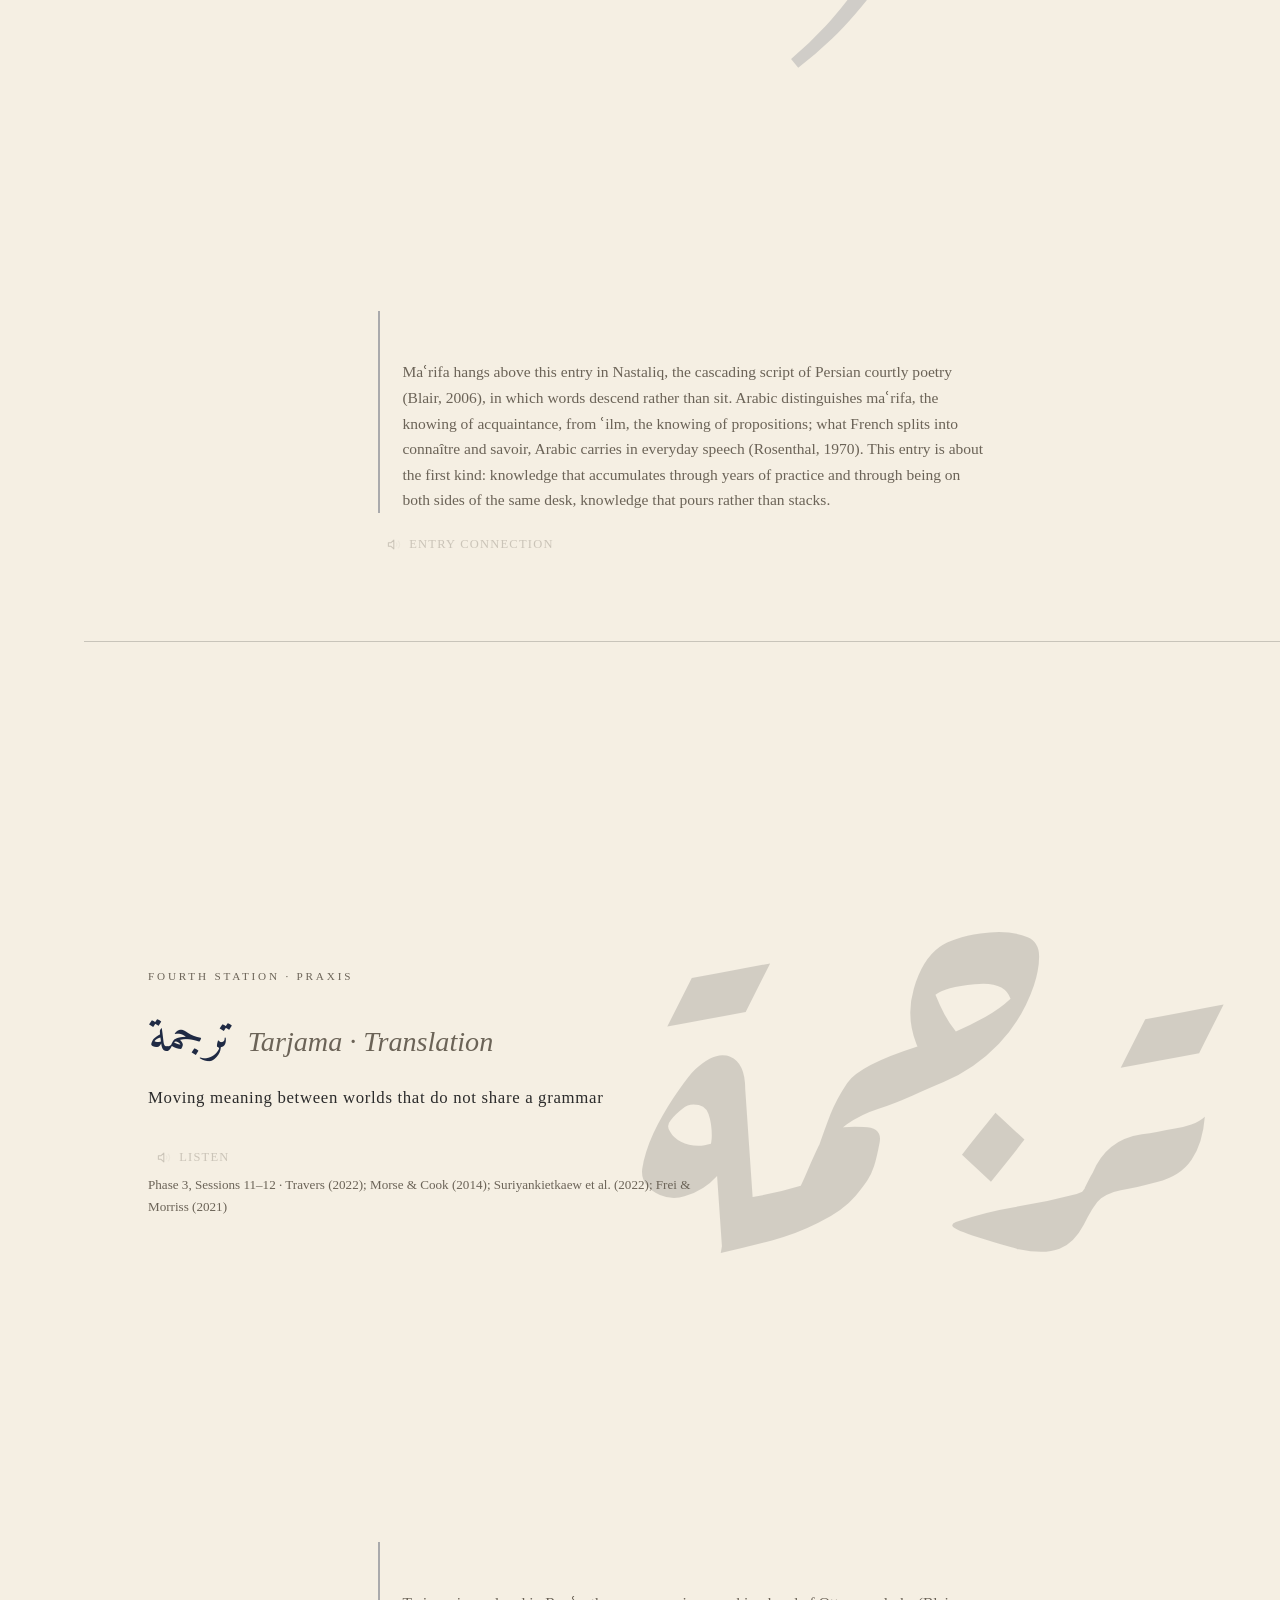
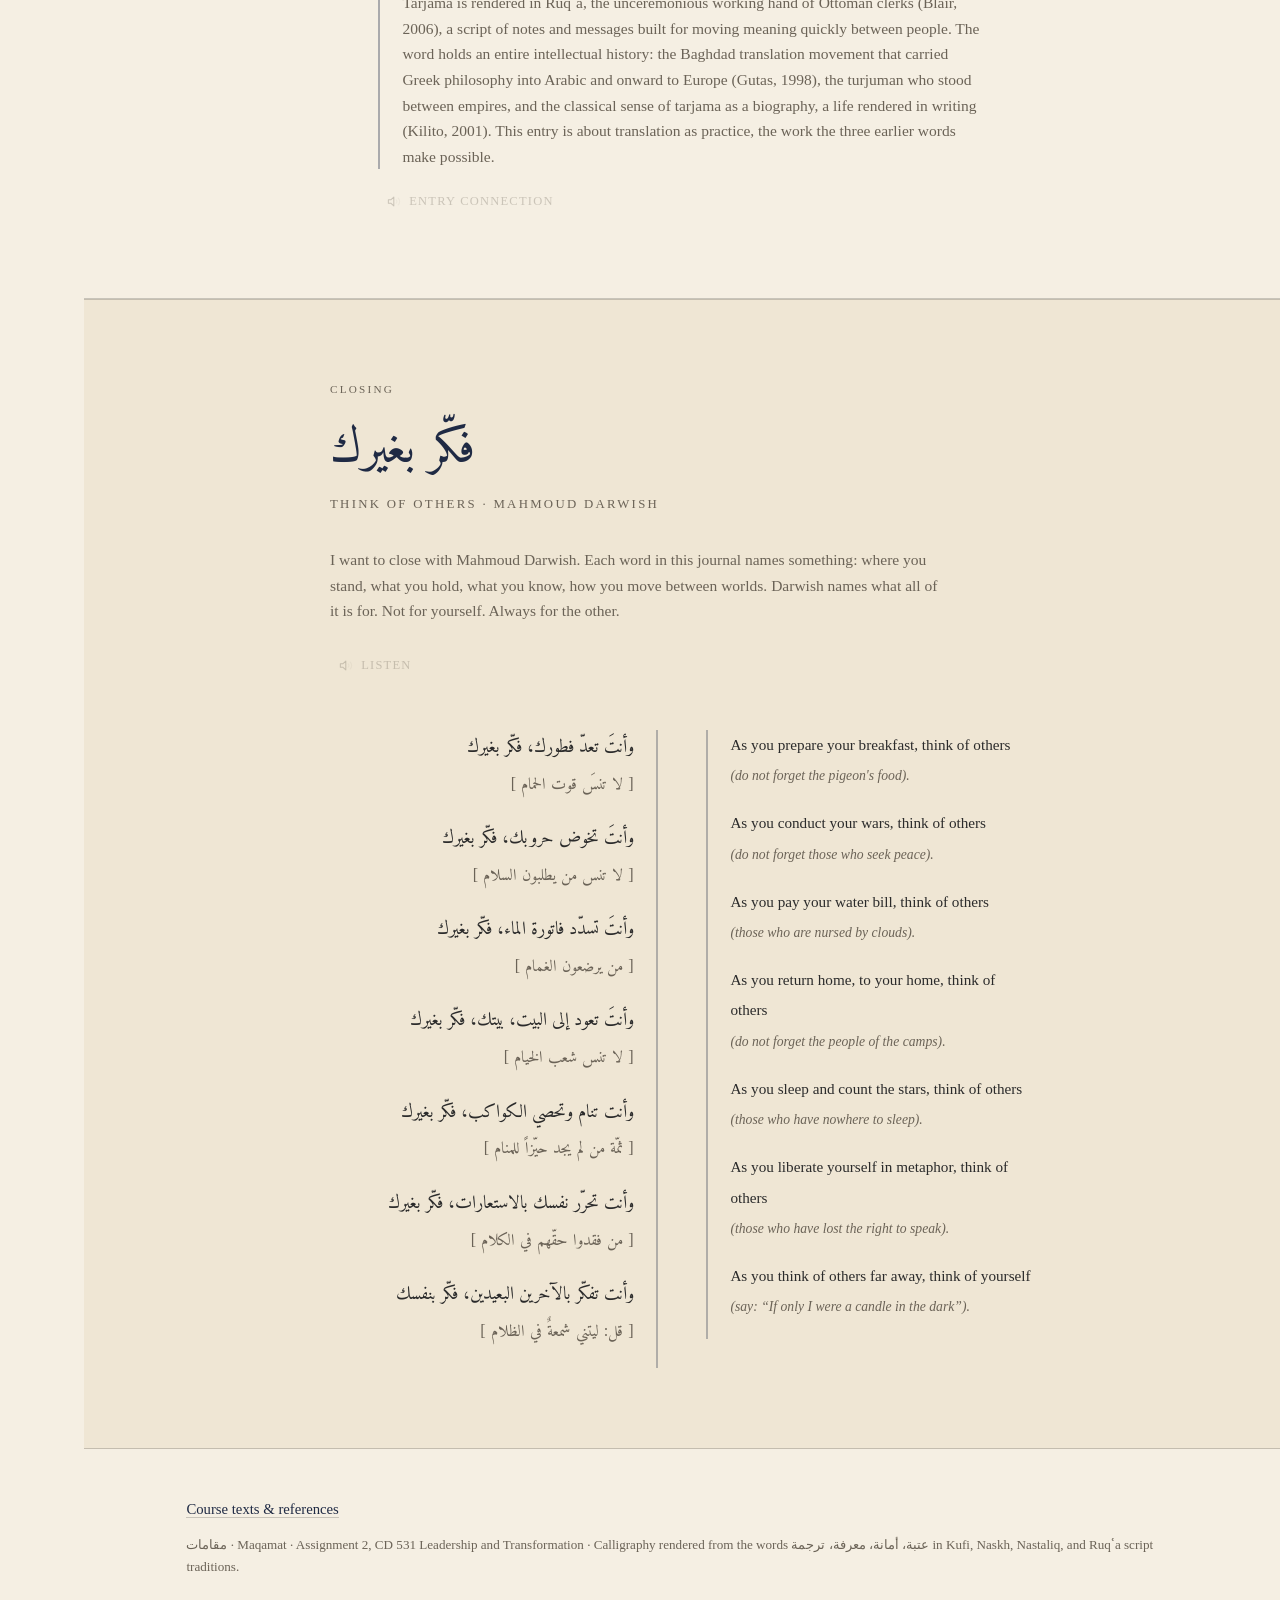
==== commit a9bd2bb7: "Add files via upload" ====
--- a/index.html
+++ b/index.html
@@ -63,6 +63,15 @@
     </div>
     <div class="entry-body">
       <p class="preface">The word above this entry is written in Kufi, the script that spent centuries carved over doorways and along city walls (Blair, 2006), marking the line where one world ends and another begins. In the Levant, ʿatāba is a folk verse form sung at weddings and in courtyards across Syria (Shannon, 2006). A threshold underfoot and a melody from home. Both senses belong here, because this entry is about standing at edges and learning to call that standing leadership.</p>
+      <button class="audio-btn connection-btn" data-audio="assets/audio/ataba_connection.m4a" aria-label="Entry Connection: how Ataba connects to the course">
+        <svg class="icon-speaker" width="20" height="20" viewBox="0 0 22 22" fill="none" stroke="currentColor" stroke-width="1.5" stroke-linecap="round" stroke-linejoin="round" aria-hidden="true">
+          <polygon points="10 4.5 5.5 8.5 2 8.5 2 13.5 5.5 13.5 10 17.5"/>
+          <path class="wave wave1" d="M13.5 8.5 a3.5 3.5 0 0 1 0 5"/>
+          <path class="wave wave2" d="M16.5 6 a7 7 0 0 1 0 10"/>
+        </svg>
+        <span class="audio-label">Entry Connection</span>
+      </button>
+
     </div>
   </section>
 
@@ -86,6 +95,15 @@
     </div>
     <div class="entry-body">
       <p class="preface">Amanah appears here in Naskh, the balanced book hand that became the script of contracts, deeds, and correspondence (Blair, 2006) because nothing in it hides from the reader. In everyday Arabic, amanah needs no institution: it is the parcel a neighbour leaves in your keeping, the duty you carry because someone trusted you with it. Cities name their municipal stewardship with the same word. This entry asks what accountability looks like when it is held as amanah rather than enforced as compliance.</p>
+      <button class="audio-btn connection-btn" data-audio="assets/audio/amanah_connection.m4a" aria-label="Entry Connection: how Amanah connects to the course">
+        <svg class="icon-speaker" width="20" height="20" viewBox="0 0 22 22" fill="none" stroke="currentColor" stroke-width="1.5" stroke-linecap="round" stroke-linejoin="round" aria-hidden="true">
+          <polygon points="10 4.5 5.5 8.5 2 8.5 2 13.5 5.5 13.5 10 17.5"/>
+          <path class="wave wave1" d="M13.5 8.5 a3.5 3.5 0 0 1 0 5"/>
+          <path class="wave wave2" d="M16.5 6 a7 7 0 0 1 0 10"/>
+        </svg>
+        <span class="audio-label">Entry Connection</span>
+      </button>
+
     </div>
   </section>
 
@@ -109,6 +127,15 @@
     </div>
     <div class="entry-body">
       <p class="preface">Maʿrifa hangs above this entry in Nastaliq, the cascading script of Persian courtly poetry (Blair, 2006), in which words descend rather than sit. Arabic distinguishes maʿrifa, the knowing of acquaintance, from ʿilm, the knowing of propositions; what French splits into connaître and savoir, Arabic carries in everyday speech (Rosenthal, 1970). This entry is about the first kind: knowledge that accumulates through years of practice and through being on both sides of the same desk, knowledge that pours rather than stacks.</p>
+      <button class="audio-btn connection-btn" data-audio="assets/audio/marifa_connection.m4a" aria-label="Entry Connection: how Marifa connects to the course">
+        <svg class="icon-speaker" width="20" height="20" viewBox="0 0 22 22" fill="none" stroke="currentColor" stroke-width="1.5" stroke-linecap="round" stroke-linejoin="round" aria-hidden="true">
+          <polygon points="10 4.5 5.5 8.5 2 8.5 2 13.5 5.5 13.5 10 17.5"/>
+          <path class="wave wave1" d="M13.5 8.5 a3.5 3.5 0 0 1 0 5"/>
+          <path class="wave wave2" d="M16.5 6 a7 7 0 0 1 0 10"/>
+        </svg>
+        <span class="audio-label">Entry Connection</span>
+      </button>
+
     </div>
   </section>
 
@@ -132,6 +159,15 @@
     </div>
     <div class="entry-body">
       <p class="preface">Tarjama is rendered in Ruqʿa, the unceremonious working hand of Ottoman clerks (Blair, 2006), a script of notes and messages built for moving meaning quickly between people. The word holds an entire intellectual history: the Baghdad translation movement that carried Greek philosophy into Arabic and onward to Europe (Gutas, 1998), the turjuman who stood between empires, and the classical sense of tarjama as a biography, a life rendered in writing (Kilito, 2001). This entry is about translation as practice, the work the three earlier words make possible.</p>
+      <button class="audio-btn connection-btn" data-audio="assets/audio/tarjama_connection.m4a" aria-label="Entry Connection: how Tarjama connects to the course">
+        <svg class="icon-speaker" width="20" height="20" viewBox="0 0 22 22" fill="none" stroke="currentColor" stroke-width="1.5" stroke-linecap="round" stroke-linejoin="round" aria-hidden="true">
+          <polygon points="10 4.5 5.5 8.5 2 8.5 2 13.5 5.5 13.5 10 17.5"/>
+          <path class="wave wave1" d="M13.5 8.5 a3.5 3.5 0 0 1 0 5"/>
+          <path class="wave wave2" d="M16.5 6 a7 7 0 0 1 0 10"/>
+        </svg>
+        <span class="audio-label">Entry Connection</span>
+      </button>
+
     </div>
   </section>
 
@@ -203,11 +239,18 @@
   let currentAudio = null;
   let currentBtn = null;
 
+  function resetBtn(btn) {
+    if (!btn) return;
+    btn.classList.remove('playing');
+    btn.querySelector('.audio-label').textContent = btn.dataset.restLabel;
+  }
+
   document.querySelectorAll('.audio-btn').forEach(btn => {
+    const label = btn.querySelector('.audio-label');
+    btn.dataset.restLabel = label.textContent;
     const audio = new Audio(btn.dataset.audio);
     audio.addEventListener('ended', () => {
-      btn.classList.remove('playing');
-      btn.querySelector('.audio-label').textContent = 'Listen';
+      resetBtn(btn);
       currentAudio = null;
       currentBtn = null;
     });
@@ -220,13 +263,12 @@
       if (currentAudio && currentAudio !== audio) {
         currentAudio.pause();
         currentAudio.currentTime = 0;
-        currentBtn.classList.remove('playing');
-        currentBtn.querySelector('.audio-label').textContent = 'Listen';
+        resetBtn(currentBtn);
       }
       if (audio.paused) {
         audio.play().then(() => {
           btn.classList.add('playing');
-          btn.querySelector('.audio-label').textContent = 'Pause';
+          label.textContent = 'Pause';
           currentAudio = audio;
           currentBtn = btn;
         }).catch(() => {
@@ -235,8 +277,7 @@
         });
       } else {
         audio.pause();
-        btn.classList.remove('playing');
-        btn.querySelector('.audio-label').textContent = 'Listen';
+        resetBtn(btn);
         currentAudio = null;
         currentBtn = null;
       }
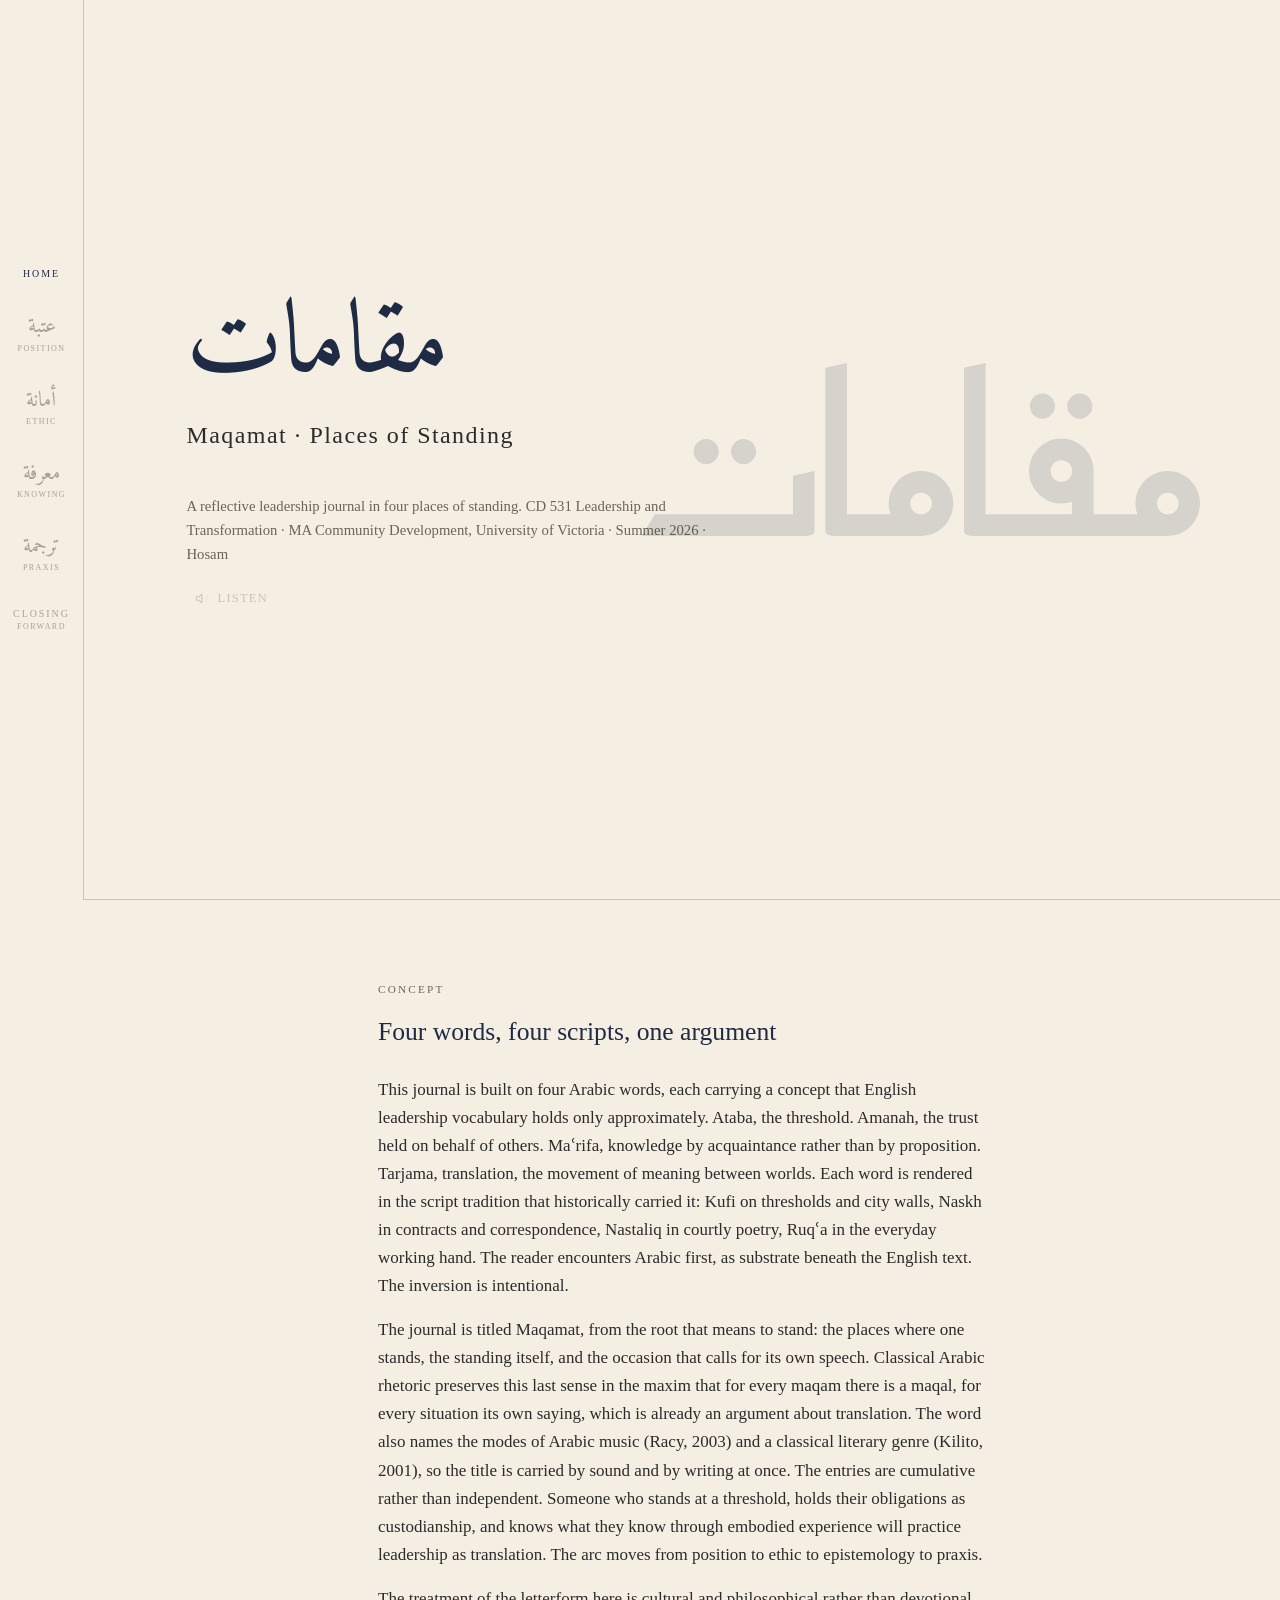
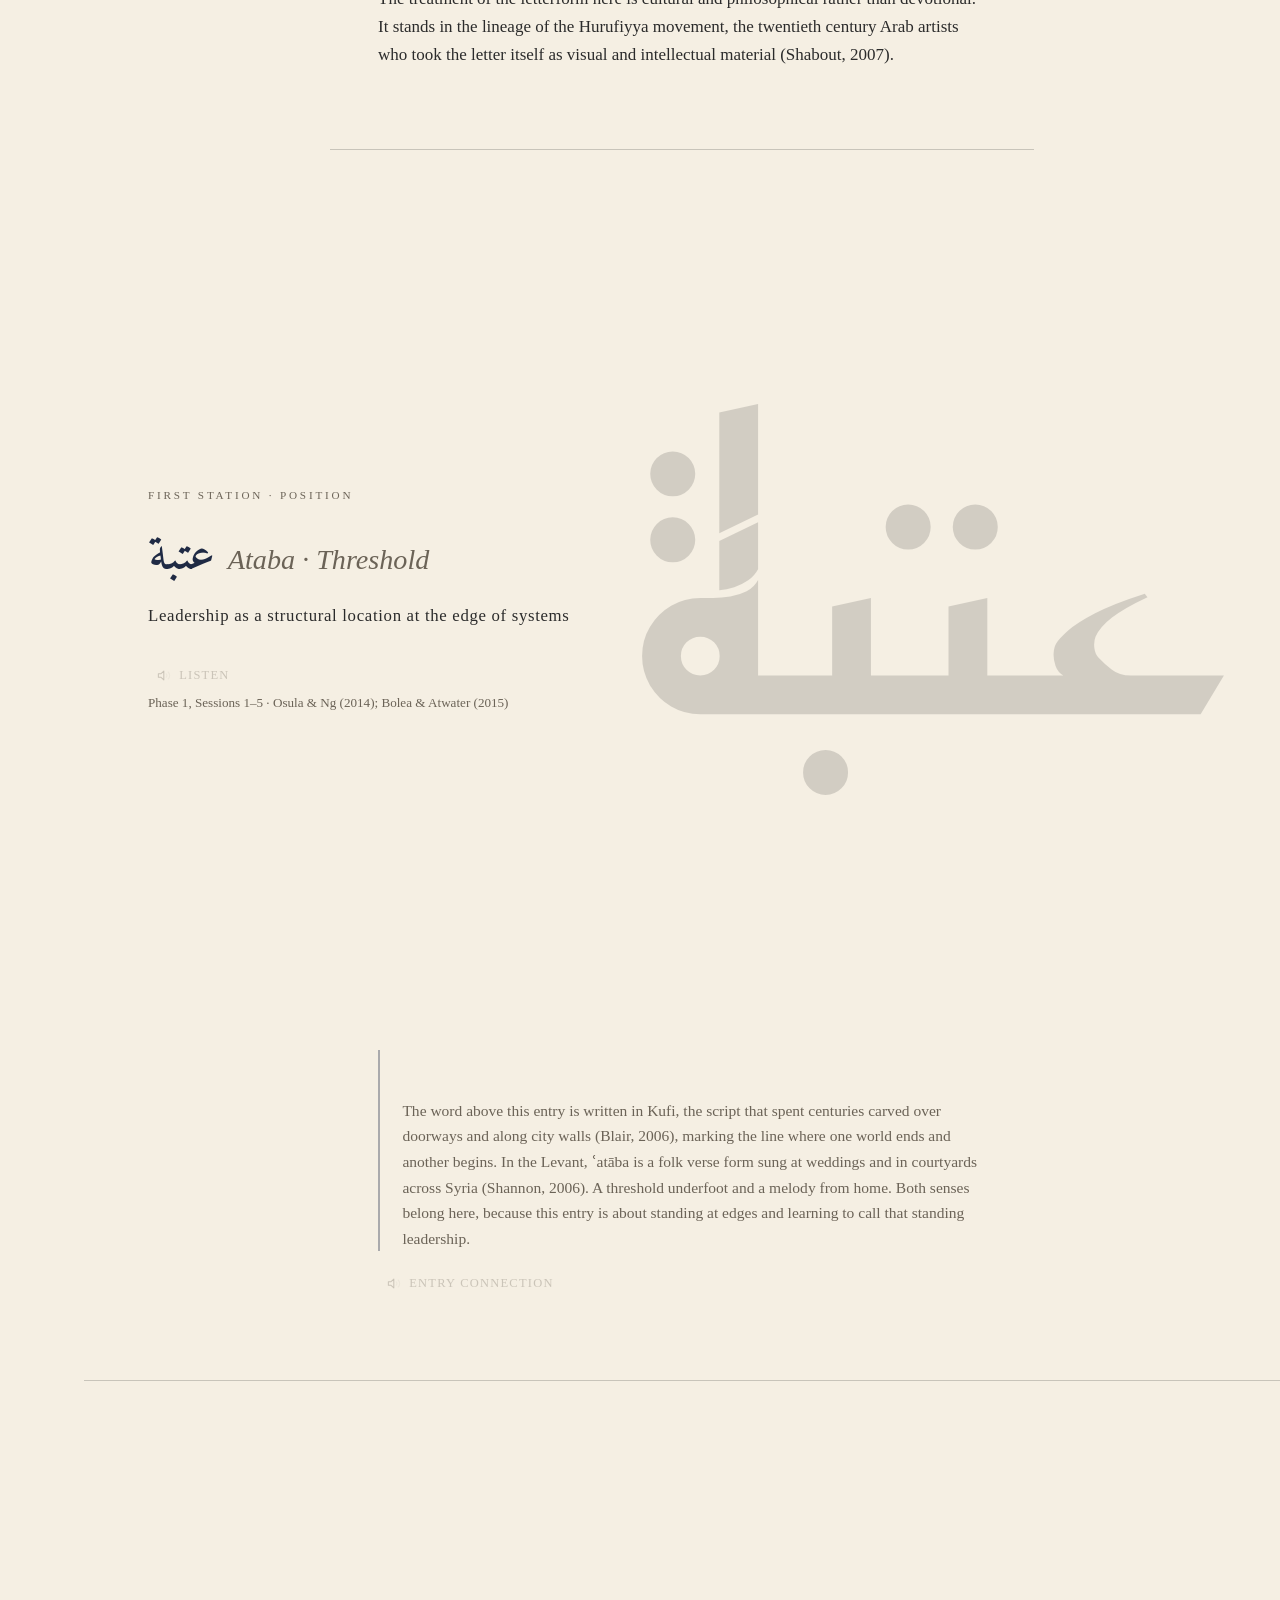
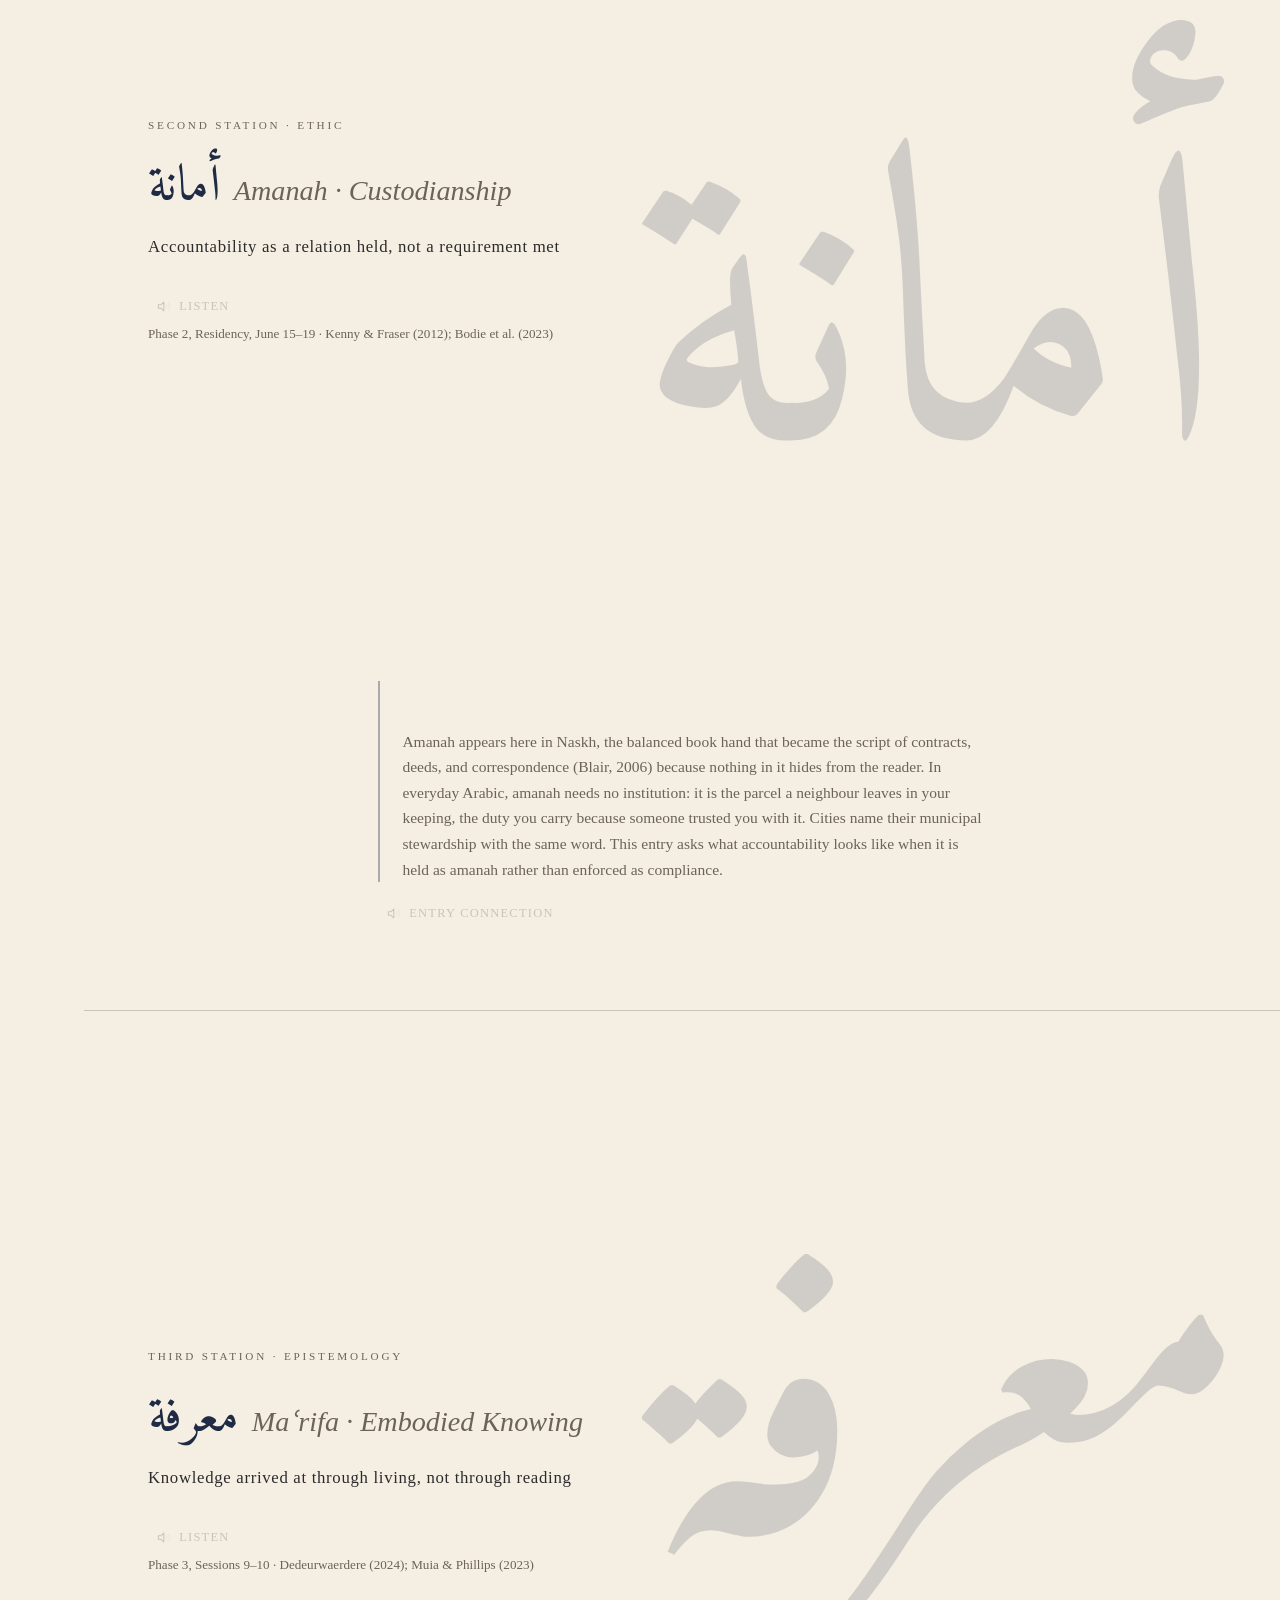
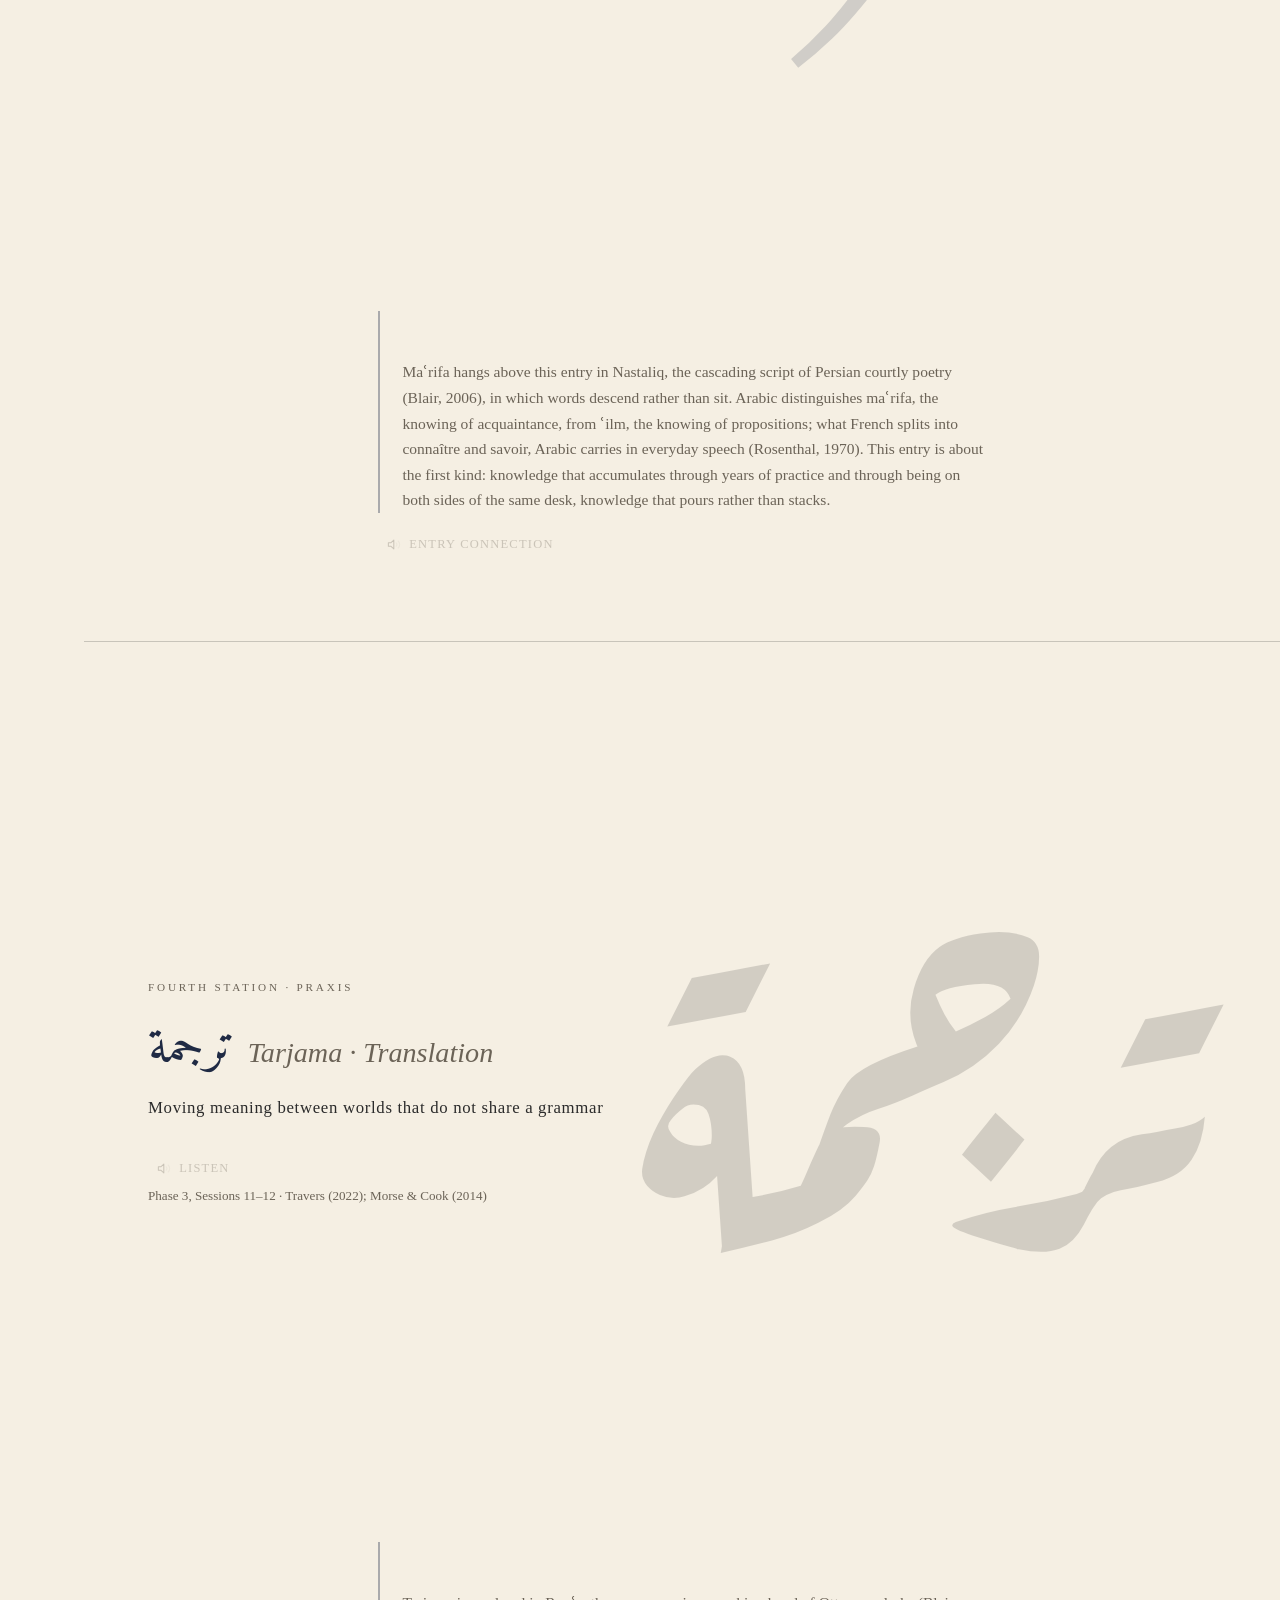
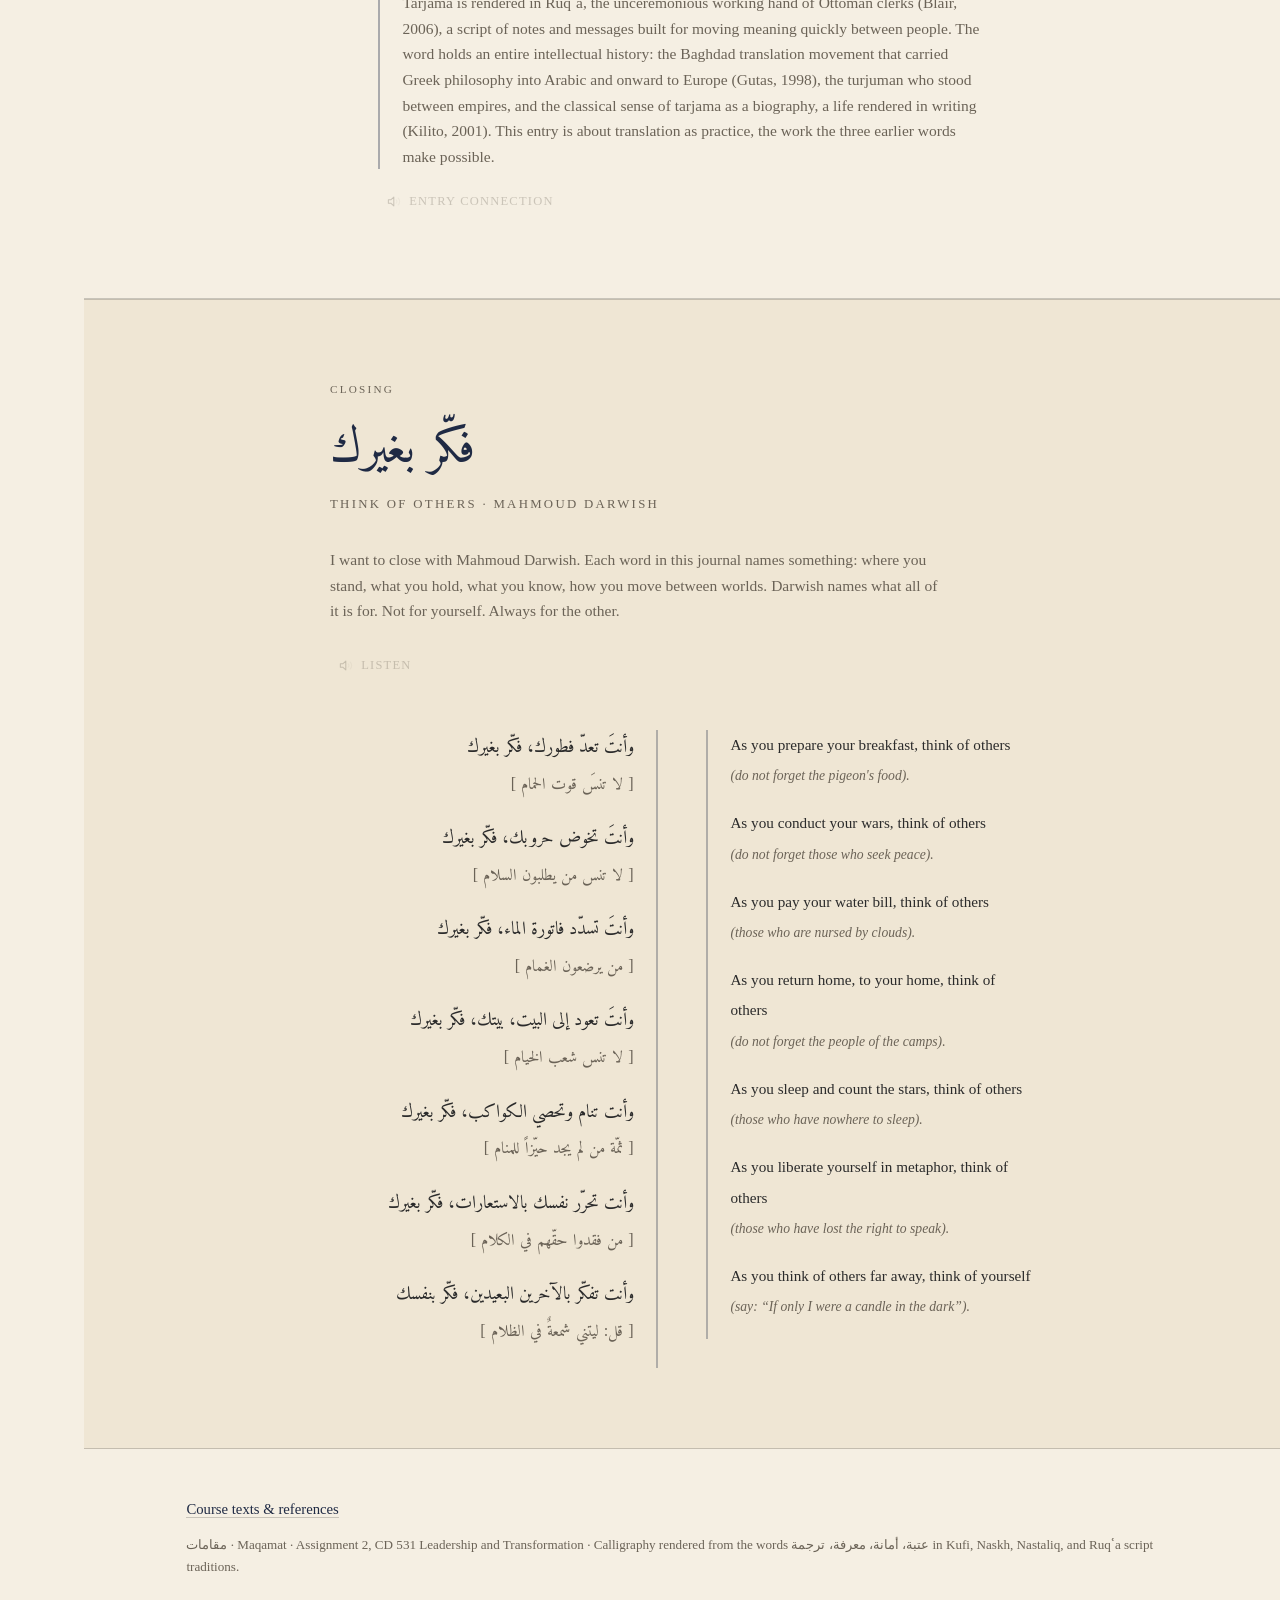
==== commit 83679056: "Add files via upload" ====
--- a/index.html
+++ b/index.html
@@ -58,7 +58,7 @@
           </svg>
           <span class="audio-label">Listen</span>
         </button>
-        <p class="phase">Phase 1, Sessions 1&#8211;5 · Osula &amp; Ng (2014); Kramer &amp; Nayak (2013); Clark &amp; Gong (2011) · Text: Bolea &amp; Atwater (2015)</p>
+        <p class="phase">Phase 1, Sessions 1&#8211;5 · Osula &amp; Ng (2014); Bolea &amp; Atwater (2015)</p>
       </div>
     </div>
     <div class="entry-body">
@@ -90,7 +90,7 @@
           </svg>
           <span class="audio-label">Listen</span>
         </button>
-        <p class="phase">Phase 2, Residency, June 15&#8211;19 · Thiessen (2025); Kenny &amp; Fraser (2012); Bodie et al. (2023)</p>
+        <p class="phase">Phase 2, Residency, June 15&#8211;19 · Kenny &amp; Fraser (2012); Bodie et al. (2023)</p>
       </div>
     </div>
     <div class="entry-body">
@@ -122,7 +122,7 @@
           </svg>
           <span class="audio-label">Listen</span>
         </button>
-        <p class="phase">Phase 3, Sessions 9&#8211;10 · Dedeurwaerdere (2024); Reynolds &amp; Williams (2012); Moore et al. (2024)</p>
+        <p class="phase">Phase 3, Sessions 9&#8211;10 · Dedeurwaerdere (2024); Muia &amp; Phillips (2023)</p>
       </div>
     </div>
     <div class="entry-body">
@@ -154,7 +154,7 @@
           </svg>
           <span class="audio-label">Listen</span>
         </button>
-        <p class="phase">Phase 3, Sessions 11&#8211;12 · Travers (2022); Morse &amp; Cook (2014); Suriyankietkaew et al. (2022); Frei &amp; Morriss (2021)</p>
+        <p class="phase">Phase 3, Sessions 11&#8211;12 · Travers (2022); Morse &amp; Cook (2014)</p>
       </div>
     </div>
     <div class="entry-body">
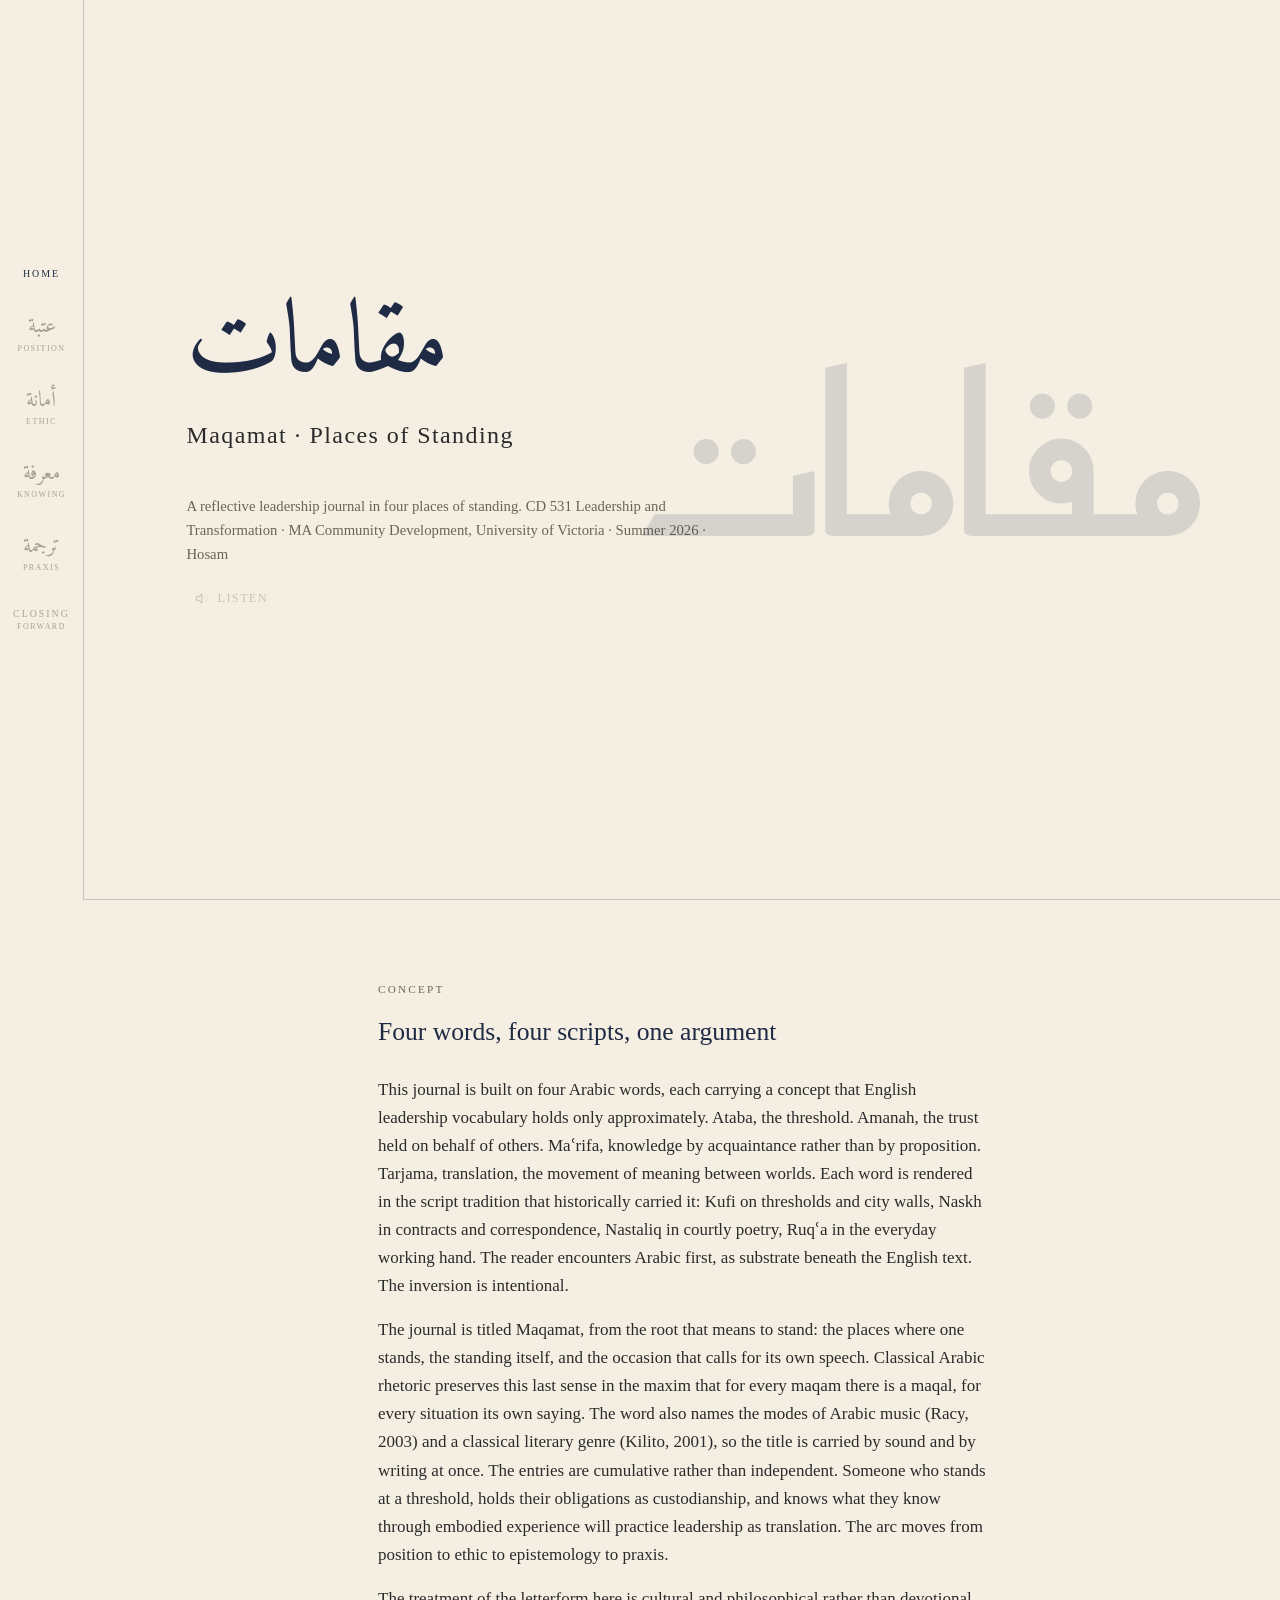
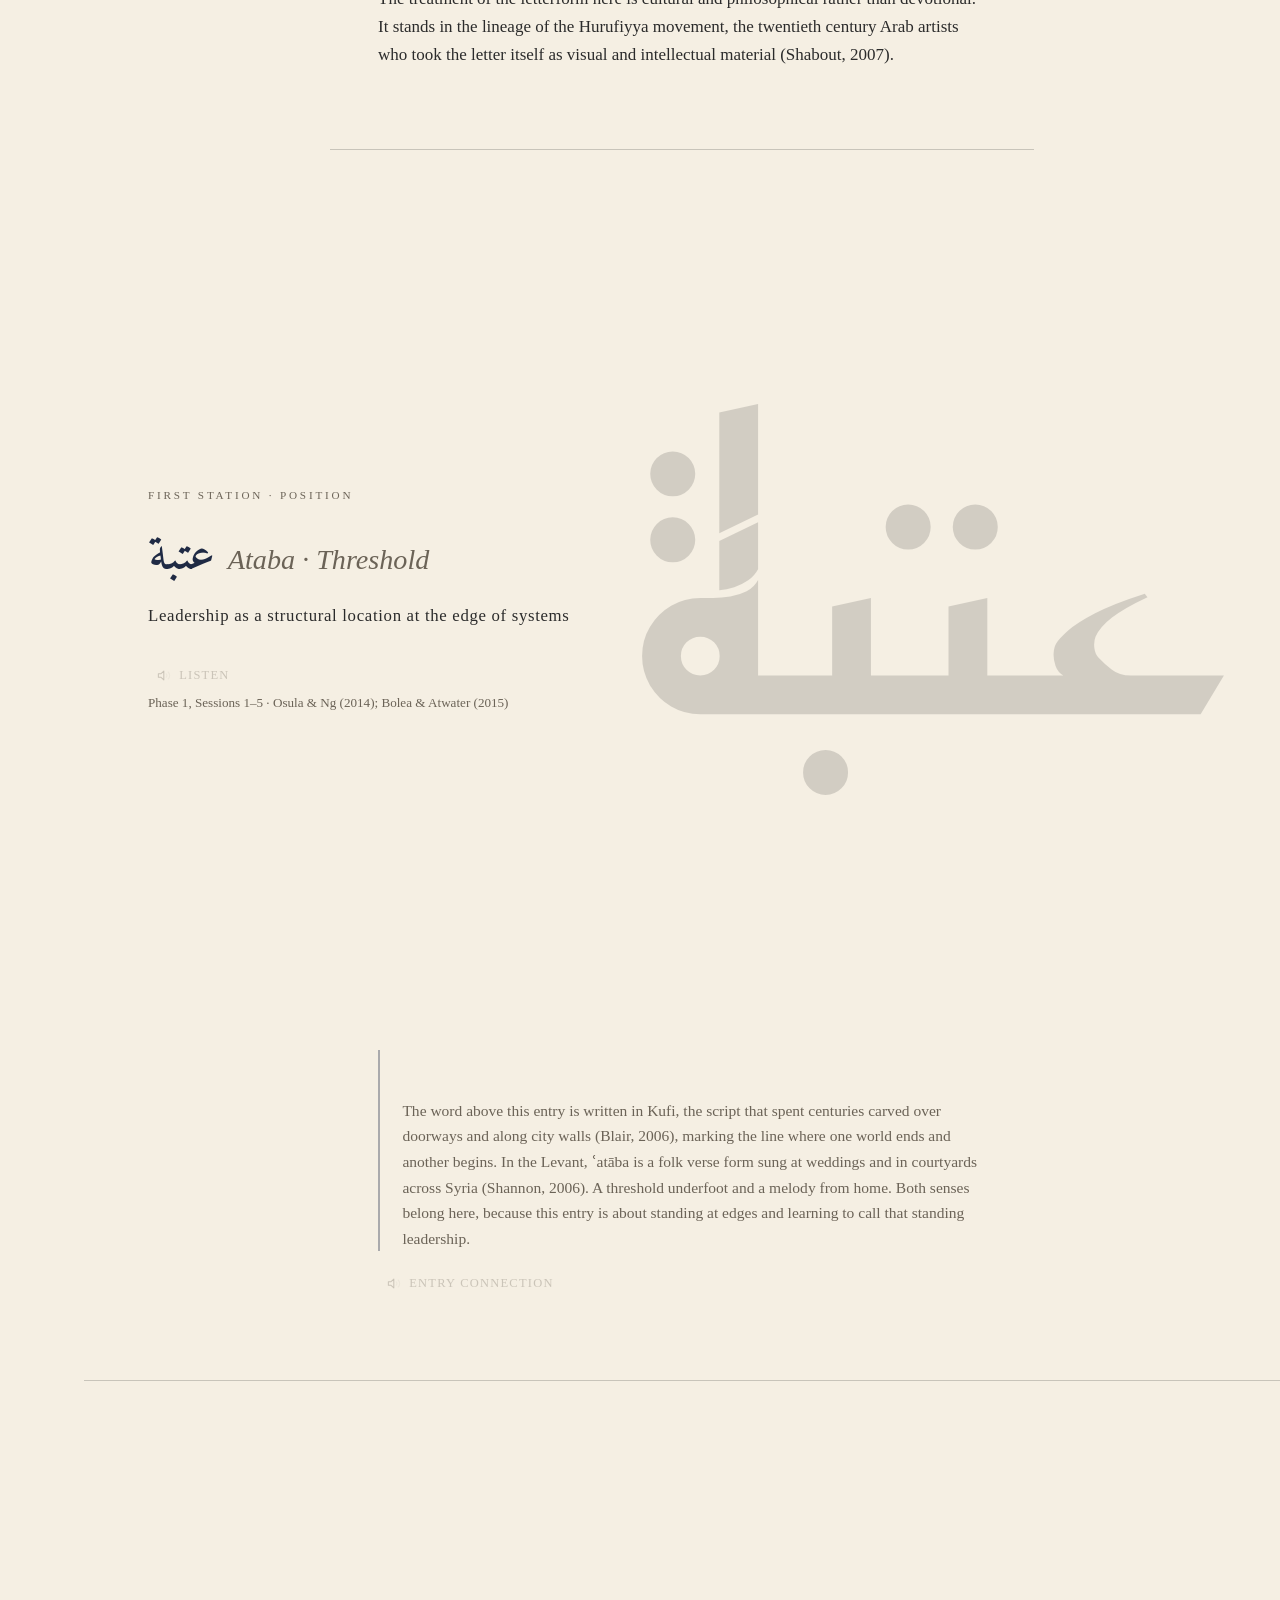
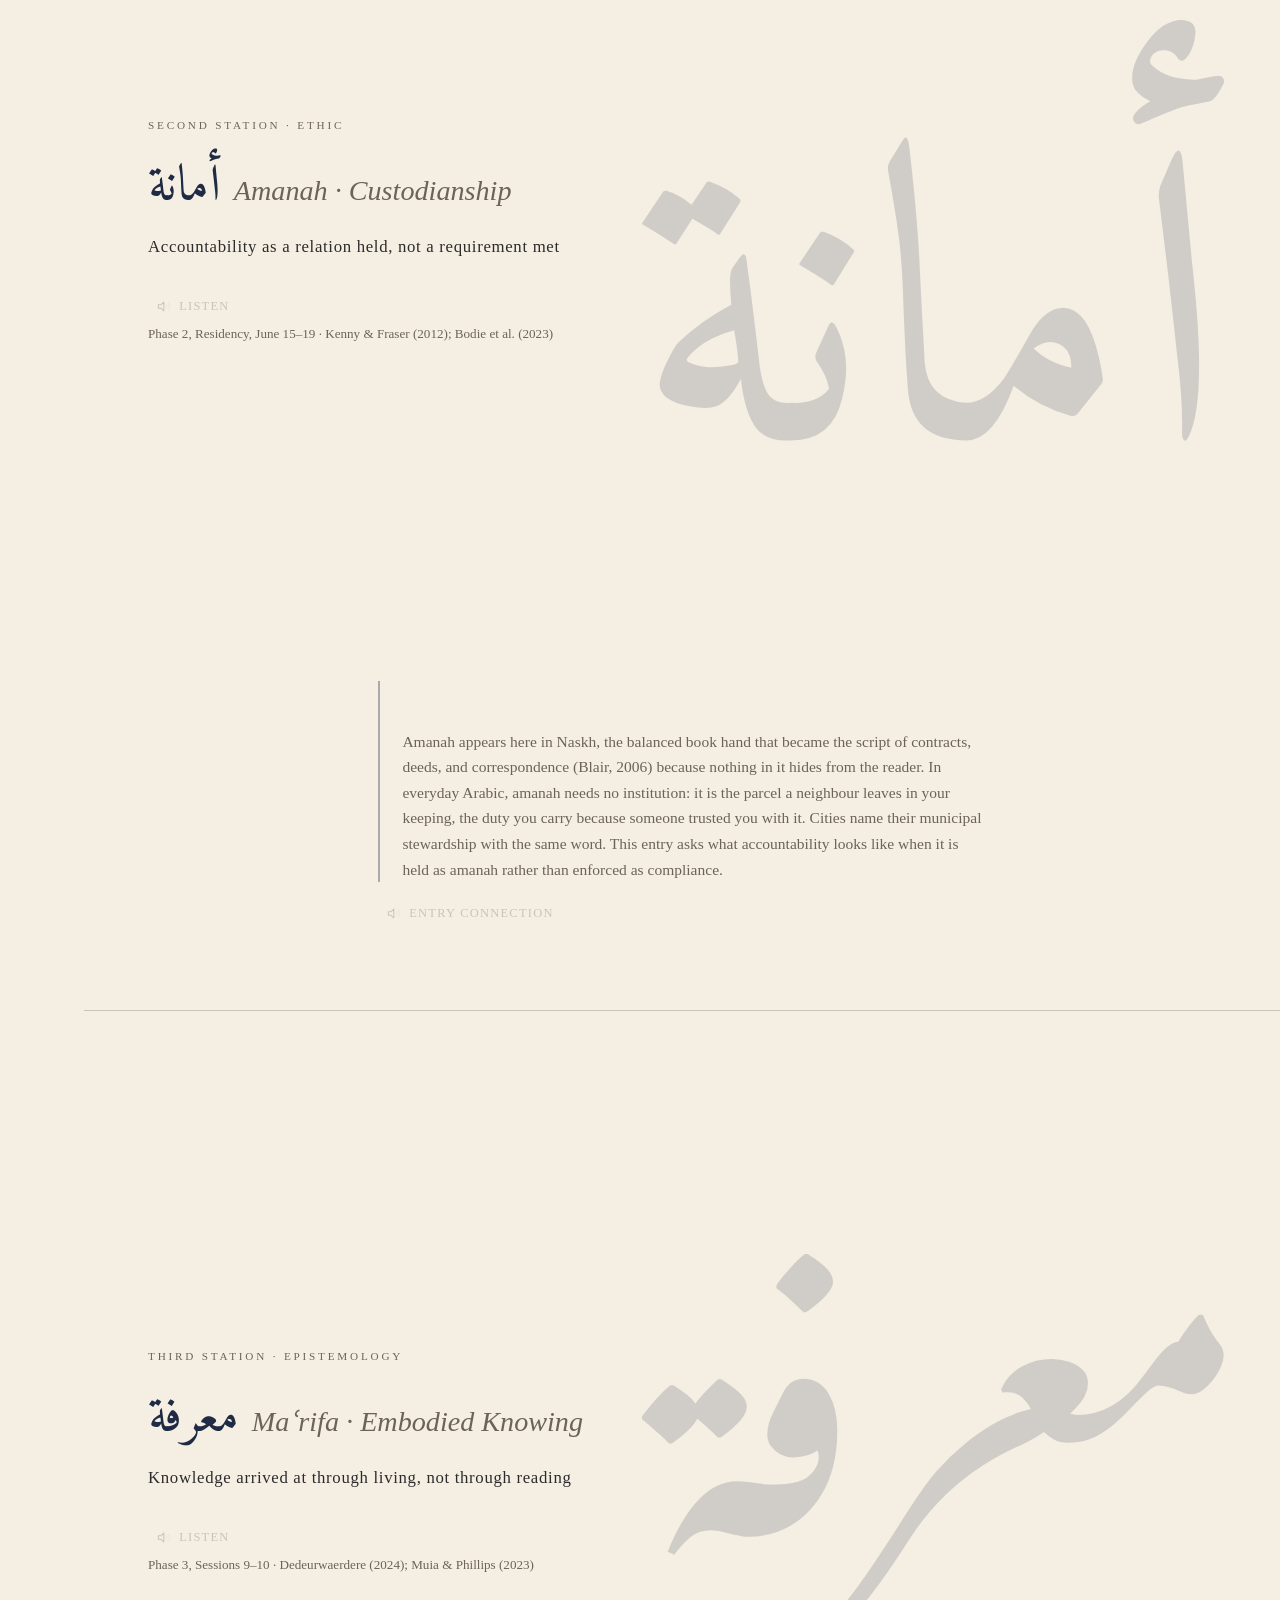
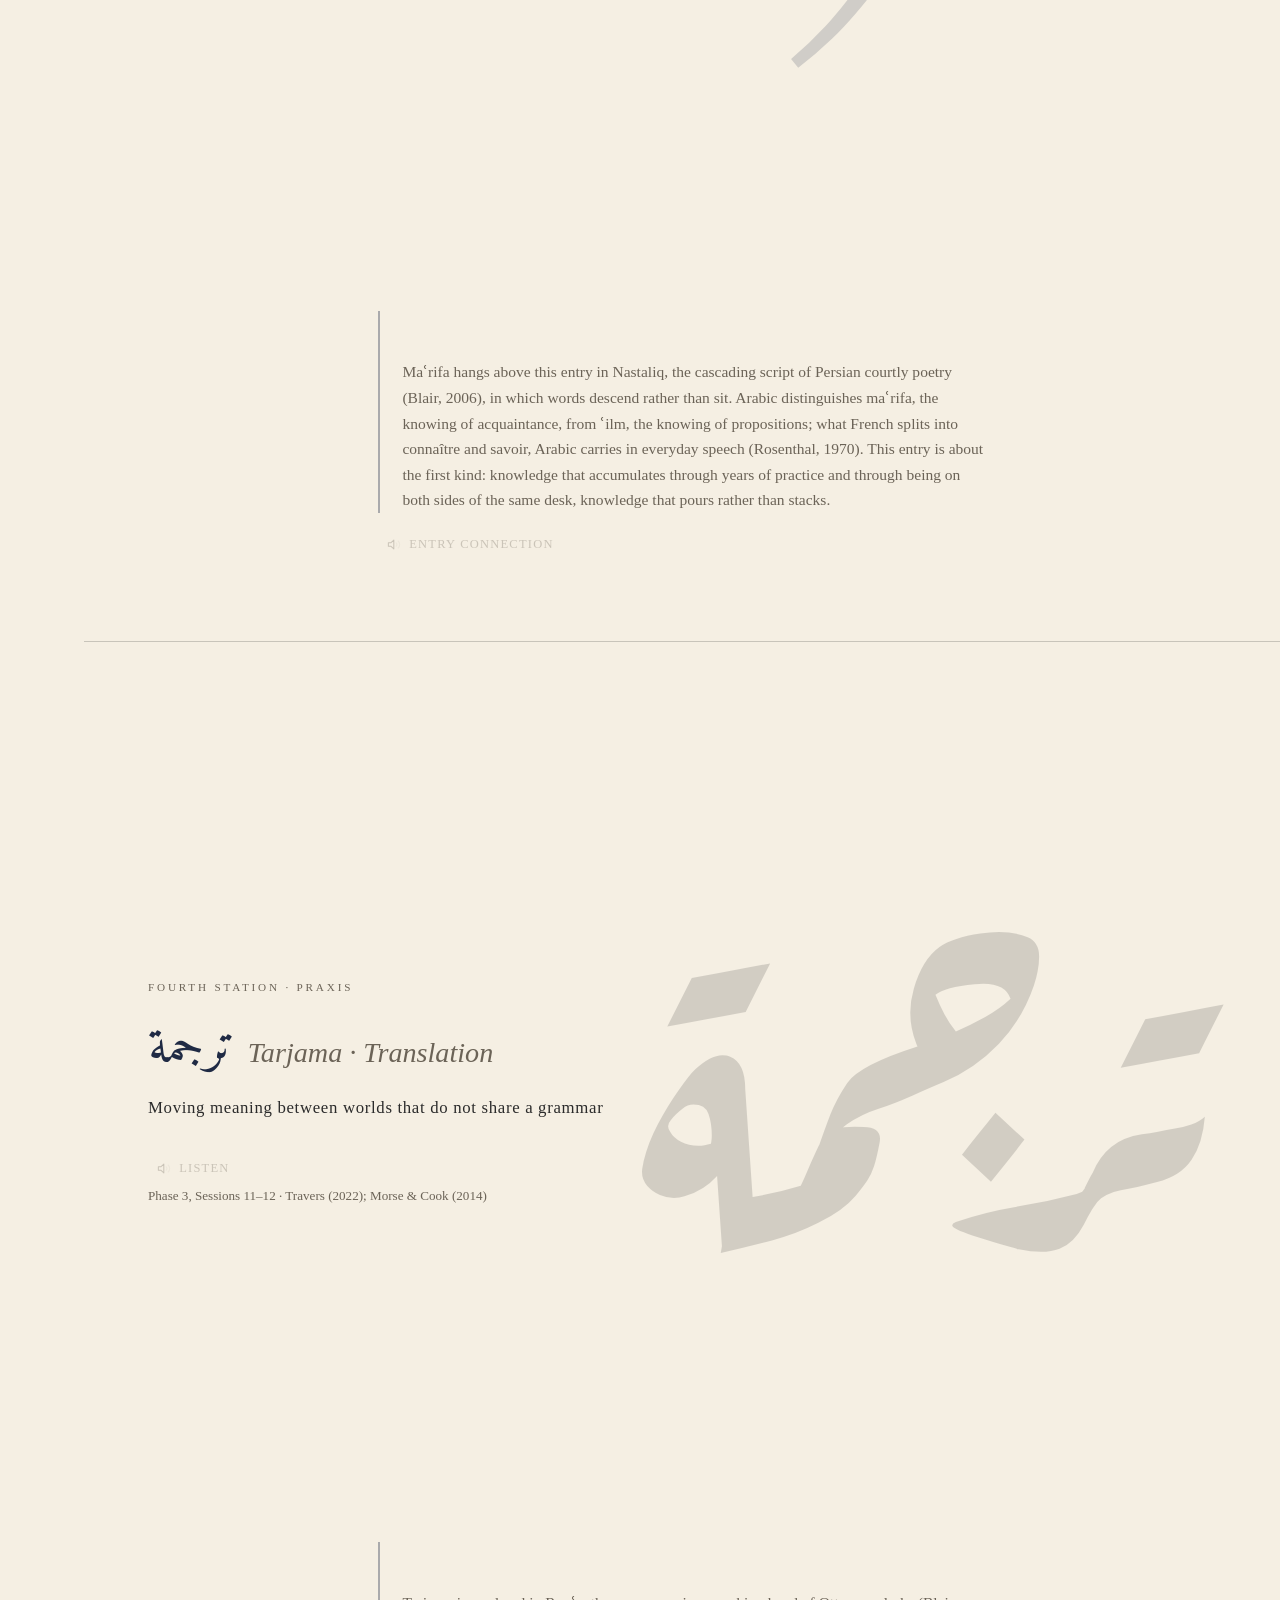
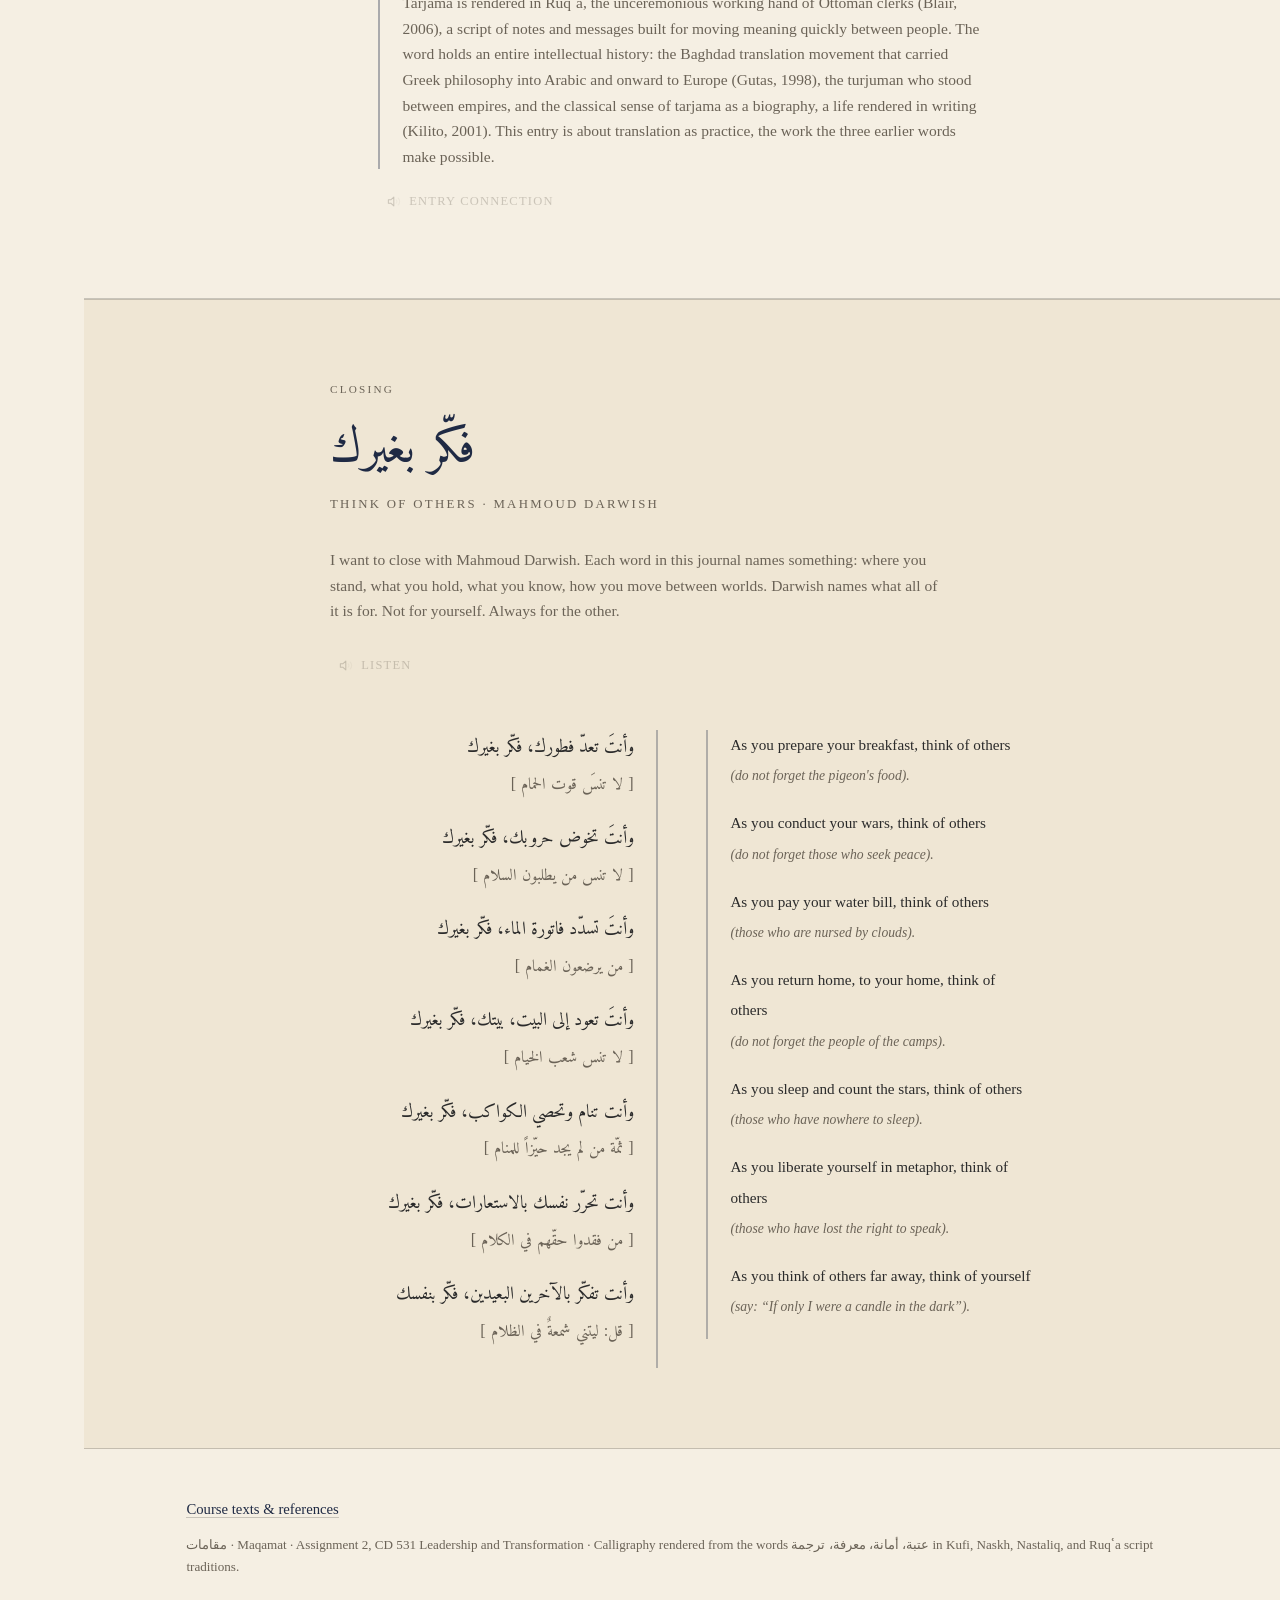
==== commit b421e1f7: "Add files via upload" ====
--- a/index.html
+++ b/index.html
@@ -25,7 +25,7 @@
     <h1 lang="ar">مقامات</h1>
     <p class="subtitle">Maqamat · Places of Standing</p>
     <p class="byline">A reflective leadership journal in four places of standing. CD 531 Leadership and Transformation · MA Community Development, University of Victoria · Summer 2026 · Hosam</p>
-    <button class="audio-btn" data-audio="assets/audio/maqamat.m4a" aria-label="Listen: the title and opening">
+    <button class="audio-btn" data-audio="assets/audio/maqamat.mp3" aria-label="Listen: the title and opening">
       <svg class="icon-speaker" width="20" height="20" viewBox="0 0 22 22" fill="none" stroke="currentColor" stroke-width="1.5" stroke-linecap="round" stroke-linejoin="round" aria-hidden="true">
         <polygon points="10 4.5 5.5 8.5 2 8.5 2 13.5 5.5 13.5 10 17.5"/>
         <path class="wave wave1" d="M13.5 8.5 a3.5 3.5 0 0 1 0 5"/>
@@ -39,7 +39,7 @@
     <p class="kicker">Concept</p>
     <h2>Four words, four scripts, one argument</h2>
     <p>This journal is built on four Arabic words, each carrying a concept that English leadership vocabulary holds only approximately. Ataba, the threshold. Amanah, the trust held on behalf of others. Maʿrifa, knowledge by acquaintance rather than by proposition. Tarjama, translation, the movement of meaning between worlds. Each word is rendered in the script tradition that historically carried it: Kufi on thresholds and city walls, Naskh in contracts and correspondence, Nastaliq in courtly poetry, Ruqʿa in the everyday working hand. The reader encounters Arabic first, as substrate beneath the English text. The inversion is intentional.</p>
-    <p>The journal is titled Maqamat, from the root that means to stand: the places where one stands, the standing itself, and the occasion that calls for its own speech. Classical Arabic rhetoric preserves this last sense in the maxim that for every maqam there is a maqal, for every situation its own saying, which is already an argument about translation. The word also names the modes of Arabic music (Racy, 2003) and a classical literary genre (Kilito, 2001), so the title is carried by sound and by writing at once. The entries are cumulative rather than independent. Someone who stands at a threshold, holds their obligations as custodianship, and knows what they know through embodied experience will practice leadership as translation. The arc moves from position to ethic to epistemology to praxis.</p>
+    <p>The journal is titled Maqamat, from the root that means to stand: the places where one stands, the standing itself, and the occasion that calls for its own speech. Classical Arabic rhetoric preserves this last sense in the maxim that for every maqam there is a maqal, for every situation its own saying. The word also names the modes of Arabic music (Racy, 2003) and a classical literary genre (Kilito, 2001), so the title is carried by sound and by writing at once. The entries are cumulative rather than independent. Someone who stands at a threshold, holds their obligations as custodianship, and knows what they know through embodied experience will practice leadership as translation. The arc moves from position to ethic to epistemology to praxis.</p>
     <p>The treatment of the letterform here is cultural and philosophical rather than devotional. It stands in the lineage of the Hurufiyya movement, the twentieth century Arab artists who took the letter itself as visual and intellectual material (Shabout, 2007).</p>
   </section>
 
@@ -50,7 +50,7 @@
         <p class="entry-no">First Station · Position</p>
         <h2><span class="arabic" lang="ar">عتبة</span> <span class="translit">Ataba · Threshold</span></h2>
         <p class="axis">Leadership as a structural location at the edge of systems</p>
-        <button class="audio-btn" data-audio="assets/audio/ataba.m4a" aria-label="Listen: pronunciation and meaning of Ataba">
+        <button class="audio-btn" data-audio="assets/audio/ataba.mp3" aria-label="Listen: pronunciation and meaning of Ataba">
           <svg class="icon-speaker" width="20" height="20" viewBox="0 0 22 22" fill="none" stroke="currentColor" stroke-width="1.5" stroke-linecap="round" stroke-linejoin="round" aria-hidden="true">
             <polygon points="10 4.5 5.5 8.5 2 8.5 2 13.5 5.5 13.5 10 17.5"/>
             <path class="wave wave1" d="M13.5 8.5 a3.5 3.5 0 0 1 0 5"/>
@@ -63,7 +63,7 @@
     </div>
     <div class="entry-body">
       <p class="preface">The word above this entry is written in Kufi, the script that spent centuries carved over doorways and along city walls (Blair, 2006), marking the line where one world ends and another begins. In the Levant, ʿatāba is a folk verse form sung at weddings and in courtyards across Syria (Shannon, 2006). A threshold underfoot and a melody from home. Both senses belong here, because this entry is about standing at edges and learning to call that standing leadership.</p>
-      <button class="audio-btn connection-btn" data-audio="assets/audio/ataba_connection.m4a" aria-label="Entry Connection: how Ataba connects to the course">
+      <button class="audio-btn connection-btn" data-audio="assets/audio/ataba_connection.mp3" aria-label="Entry Connection: how Ataba connects to the course">
         <svg class="icon-speaker" width="20" height="20" viewBox="0 0 22 22" fill="none" stroke="currentColor" stroke-width="1.5" stroke-linecap="round" stroke-linejoin="round" aria-hidden="true">
           <polygon points="10 4.5 5.5 8.5 2 8.5 2 13.5 5.5 13.5 10 17.5"/>
           <path class="wave wave1" d="M13.5 8.5 a3.5 3.5 0 0 1 0 5"/>
@@ -82,7 +82,7 @@
         <p class="entry-no">Second Station · Ethic</p>
         <h2><span class="arabic" lang="ar">أمانة</span> <span class="translit">Amanah · Custodianship</span></h2>
         <p class="axis">Accountability as a relation held, not a requirement met</p>
-        <button class="audio-btn" data-audio="assets/audio/amanah.m4a" aria-label="Listen: pronunciation and meaning of Amanah">
+        <button class="audio-btn" data-audio="assets/audio/amanah.mp3" aria-label="Listen: pronunciation and meaning of Amanah">
           <svg class="icon-speaker" width="20" height="20" viewBox="0 0 22 22" fill="none" stroke="currentColor" stroke-width="1.5" stroke-linecap="round" stroke-linejoin="round" aria-hidden="true">
             <polygon points="10 4.5 5.5 8.5 2 8.5 2 13.5 5.5 13.5 10 17.5"/>
             <path class="wave wave1" d="M13.5 8.5 a3.5 3.5 0 0 1 0 5"/>
@@ -95,7 +95,7 @@
     </div>
     <div class="entry-body">
       <p class="preface">Amanah appears here in Naskh, the balanced book hand that became the script of contracts, deeds, and correspondence (Blair, 2006) because nothing in it hides from the reader. In everyday Arabic, amanah needs no institution: it is the parcel a neighbour leaves in your keeping, the duty you carry because someone trusted you with it. Cities name their municipal stewardship with the same word. This entry asks what accountability looks like when it is held as amanah rather than enforced as compliance.</p>
-      <button class="audio-btn connection-btn" data-audio="assets/audio/amanah_connection.m4a" aria-label="Entry Connection: how Amanah connects to the course">
+      <button class="audio-btn connection-btn" data-audio="assets/audio/amanah_connection.mp3" aria-label="Entry Connection: how Amanah connects to the course">
         <svg class="icon-speaker" width="20" height="20" viewBox="0 0 22 22" fill="none" stroke="currentColor" stroke-width="1.5" stroke-linecap="round" stroke-linejoin="round" aria-hidden="true">
           <polygon points="10 4.5 5.5 8.5 2 8.5 2 13.5 5.5 13.5 10 17.5"/>
           <path class="wave wave1" d="M13.5 8.5 a3.5 3.5 0 0 1 0 5"/>
@@ -114,7 +114,7 @@
         <p class="entry-no">Third Station · Epistemology</p>
         <h2><span class="arabic" lang="ar">معرفة</span> <span class="translit">Maʿrifa · Embodied Knowing</span></h2>
         <p class="axis">Knowledge arrived at through living, not through reading</p>
-        <button class="audio-btn" data-audio="assets/audio/marifa.m4a" aria-label="Listen: pronunciation and meaning of Marifa">
+        <button class="audio-btn" data-audio="assets/audio/marifa.mp3" aria-label="Listen: pronunciation and meaning of Marifa">
           <svg class="icon-speaker" width="20" height="20" viewBox="0 0 22 22" fill="none" stroke="currentColor" stroke-width="1.5" stroke-linecap="round" stroke-linejoin="round" aria-hidden="true">
             <polygon points="10 4.5 5.5 8.5 2 8.5 2 13.5 5.5 13.5 10 17.5"/>
             <path class="wave wave1" d="M13.5 8.5 a3.5 3.5 0 0 1 0 5"/>
@@ -127,7 +127,7 @@
     </div>
     <div class="entry-body">
       <p class="preface">Maʿrifa hangs above this entry in Nastaliq, the cascading script of Persian courtly poetry (Blair, 2006), in which words descend rather than sit. Arabic distinguishes maʿrifa, the knowing of acquaintance, from ʿilm, the knowing of propositions; what French splits into connaître and savoir, Arabic carries in everyday speech (Rosenthal, 1970). This entry is about the first kind: knowledge that accumulates through years of practice and through being on both sides of the same desk, knowledge that pours rather than stacks.</p>
-      <button class="audio-btn connection-btn" data-audio="assets/audio/marifa_connection.m4a" aria-label="Entry Connection: how Marifa connects to the course">
+      <button class="audio-btn connection-btn" data-audio="assets/audio/marifa_connection.mp3" aria-label="Entry Connection: how Marifa connects to the course">
         <svg class="icon-speaker" width="20" height="20" viewBox="0 0 22 22" fill="none" stroke="currentColor" stroke-width="1.5" stroke-linecap="round" stroke-linejoin="round" aria-hidden="true">
           <polygon points="10 4.5 5.5 8.5 2 8.5 2 13.5 5.5 13.5 10 17.5"/>
           <path class="wave wave1" d="M13.5 8.5 a3.5 3.5 0 0 1 0 5"/>
@@ -146,7 +146,7 @@
         <p class="entry-no">Fourth Station · Praxis</p>
         <h2><span class="arabic" lang="ar">ترجمة</span> <span class="translit">Tarjama · Translation</span></h2>
         <p class="axis">Moving meaning between worlds that do not share a grammar</p>
-        <button class="audio-btn" data-audio="assets/audio/tarjama.m4a" aria-label="Listen: pronunciation and meaning of Tarjama">
+        <button class="audio-btn" data-audio="assets/audio/tarjama.mp3" aria-label="Listen: pronunciation and meaning of Tarjama">
           <svg class="icon-speaker" width="20" height="20" viewBox="0 0 22 22" fill="none" stroke="currentColor" stroke-width="1.5" stroke-linecap="round" stroke-linejoin="round" aria-hidden="true">
             <polygon points="10 4.5 5.5 8.5 2 8.5 2 13.5 5.5 13.5 10 17.5"/>
             <path class="wave wave1" d="M13.5 8.5 a3.5 3.5 0 0 1 0 5"/>
@@ -159,7 +159,7 @@
     </div>
     <div class="entry-body">
       <p class="preface">Tarjama is rendered in Ruqʿa, the unceremonious working hand of Ottoman clerks (Blair, 2006), a script of notes and messages built for moving meaning quickly between people. The word holds an entire intellectual history: the Baghdad translation movement that carried Greek philosophy into Arabic and onward to Europe (Gutas, 1998), the turjuman who stood between empires, and the classical sense of tarjama as a biography, a life rendered in writing (Kilito, 2001). This entry is about translation as practice, the work the three earlier words make possible.</p>
-      <button class="audio-btn connection-btn" data-audio="assets/audio/tarjama_connection.m4a" aria-label="Entry Connection: how Tarjama connects to the course">
+      <button class="audio-btn connection-btn" data-audio="assets/audio/tarjama_connection.mp3" aria-label="Entry Connection: how Tarjama connects to the course">
         <svg class="icon-speaker" width="20" height="20" viewBox="0 0 22 22" fill="none" stroke="currentColor" stroke-width="1.5" stroke-linecap="round" stroke-linejoin="round" aria-hidden="true">
           <polygon points="10 4.5 5.5 8.5 2 8.5 2 13.5 5.5 13.5 10 17.5"/>
           <path class="wave wave1" d="M13.5 8.5 a3.5 3.5 0 0 1 0 5"/>
@@ -177,7 +177,7 @@
       <h2 class="darwish-title" lang="ar">فكّر بغيرك</h2>
       <p class="darwish-credit">Think of Others &middot; Mahmoud Darwish</p>
       <p class="darwish-intro">I want to close with Mahmoud Darwish. Each word in this journal names something: where you stand, what you hold, what you know, how you move between worlds. Darwish names what all of it is for. Not for yourself. Always for the other.</p>
-      <button class="audio-btn" data-audio="assets/audio/darwish.m4a" aria-label="Listen: closing reading">
+      <button class="audio-btn" data-audio="assets/audio/darwish.mp3" aria-label="Listen: closing reading">
         <svg class="icon-speaker" width="20" height="20" viewBox="0 0 22 22" fill="none" stroke="currentColor" stroke-width="1.5" stroke-linecap="round" stroke-linejoin="round" aria-hidden="true">
           <polygon points="10 4.5 5.5 8.5 2 8.5 2 13.5 5.5 13.5 10 17.5"/>
           <path class="wave wave1" d="M13.5 8.5 a3.5 3.5 0 0 1 0 5"/>
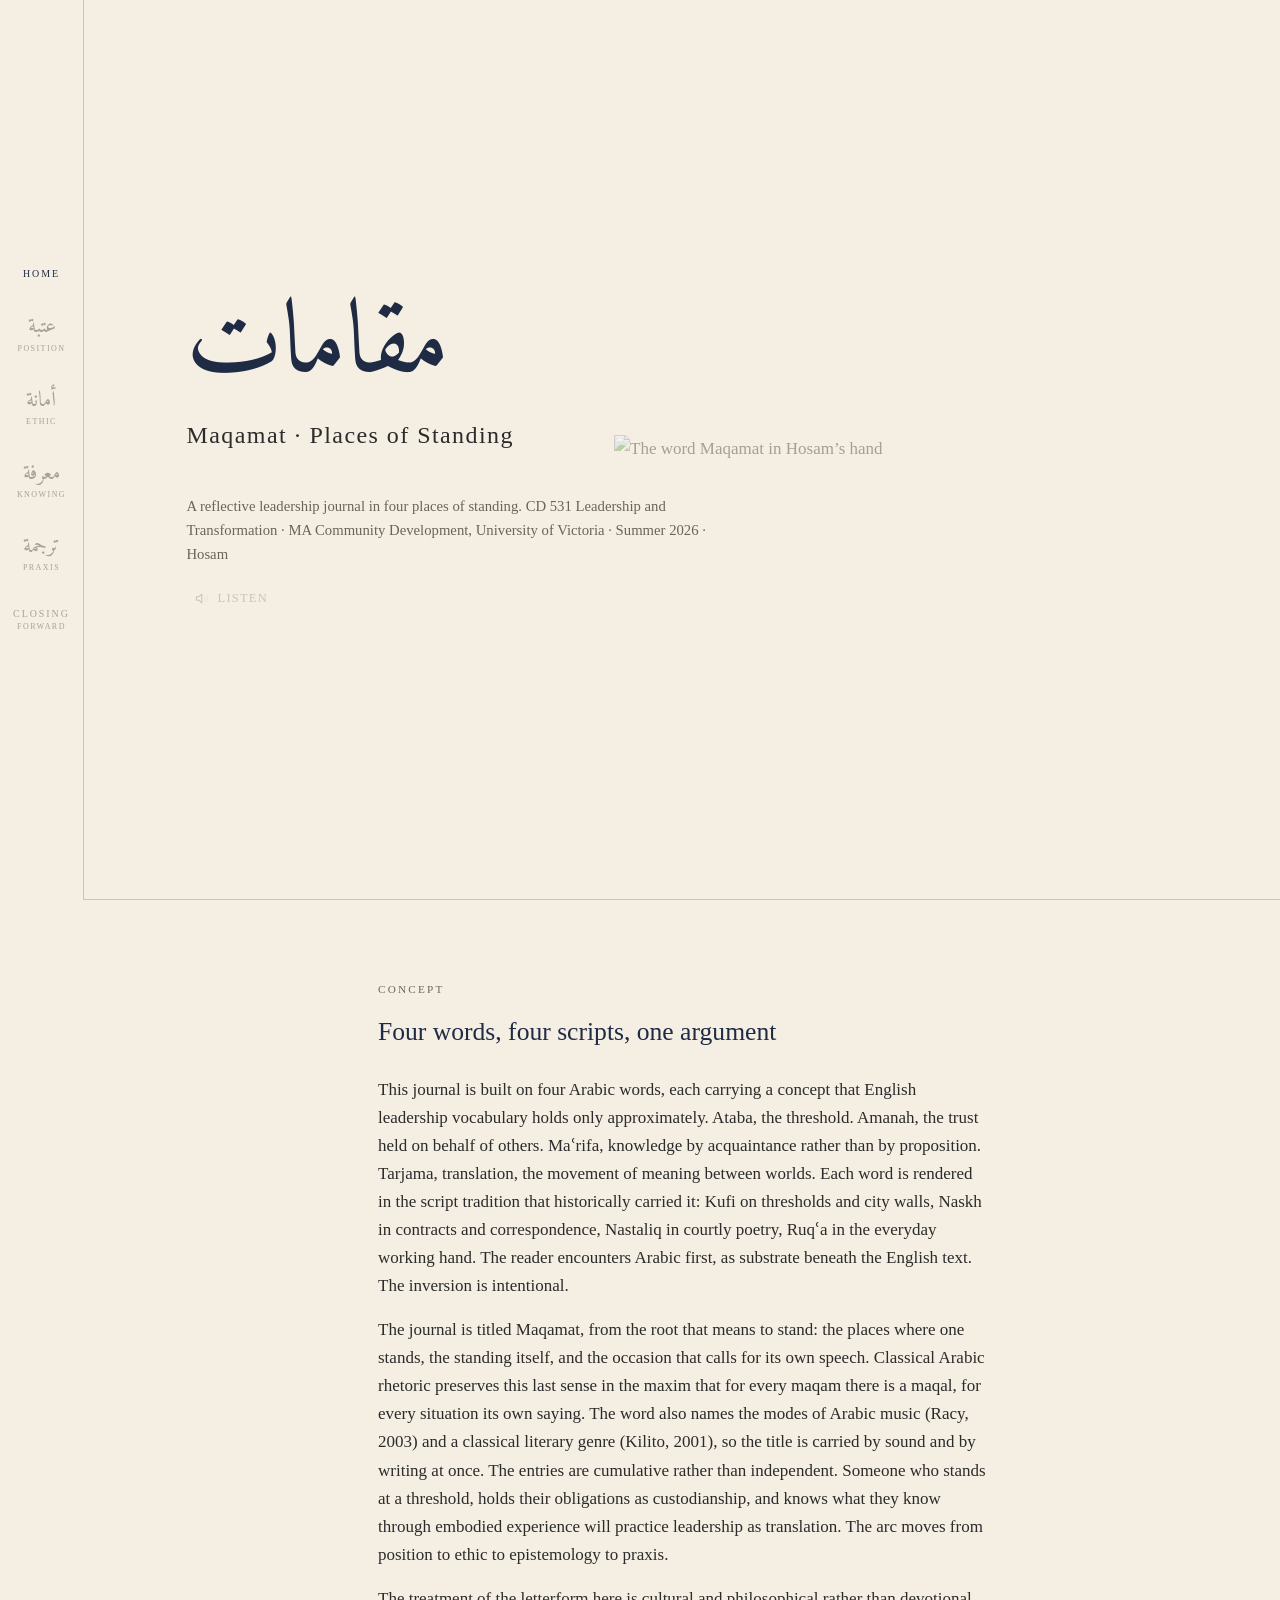
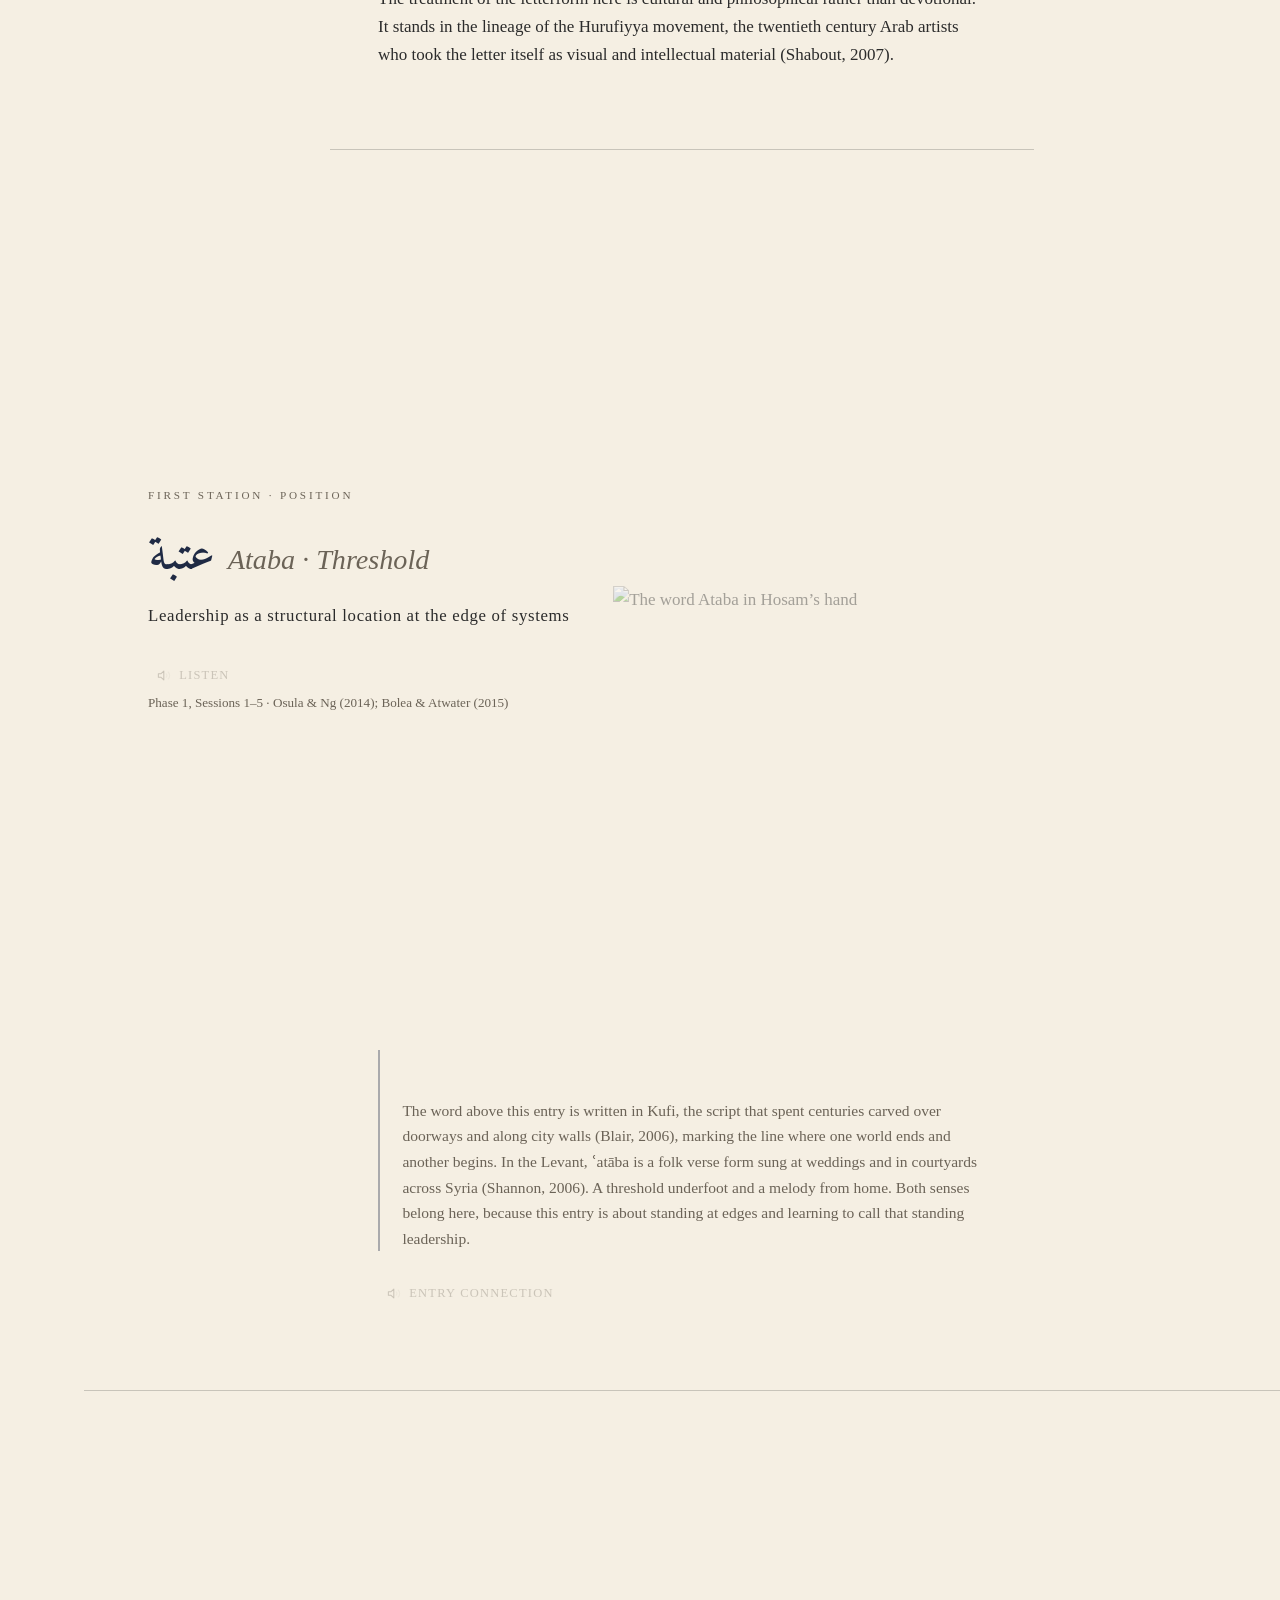
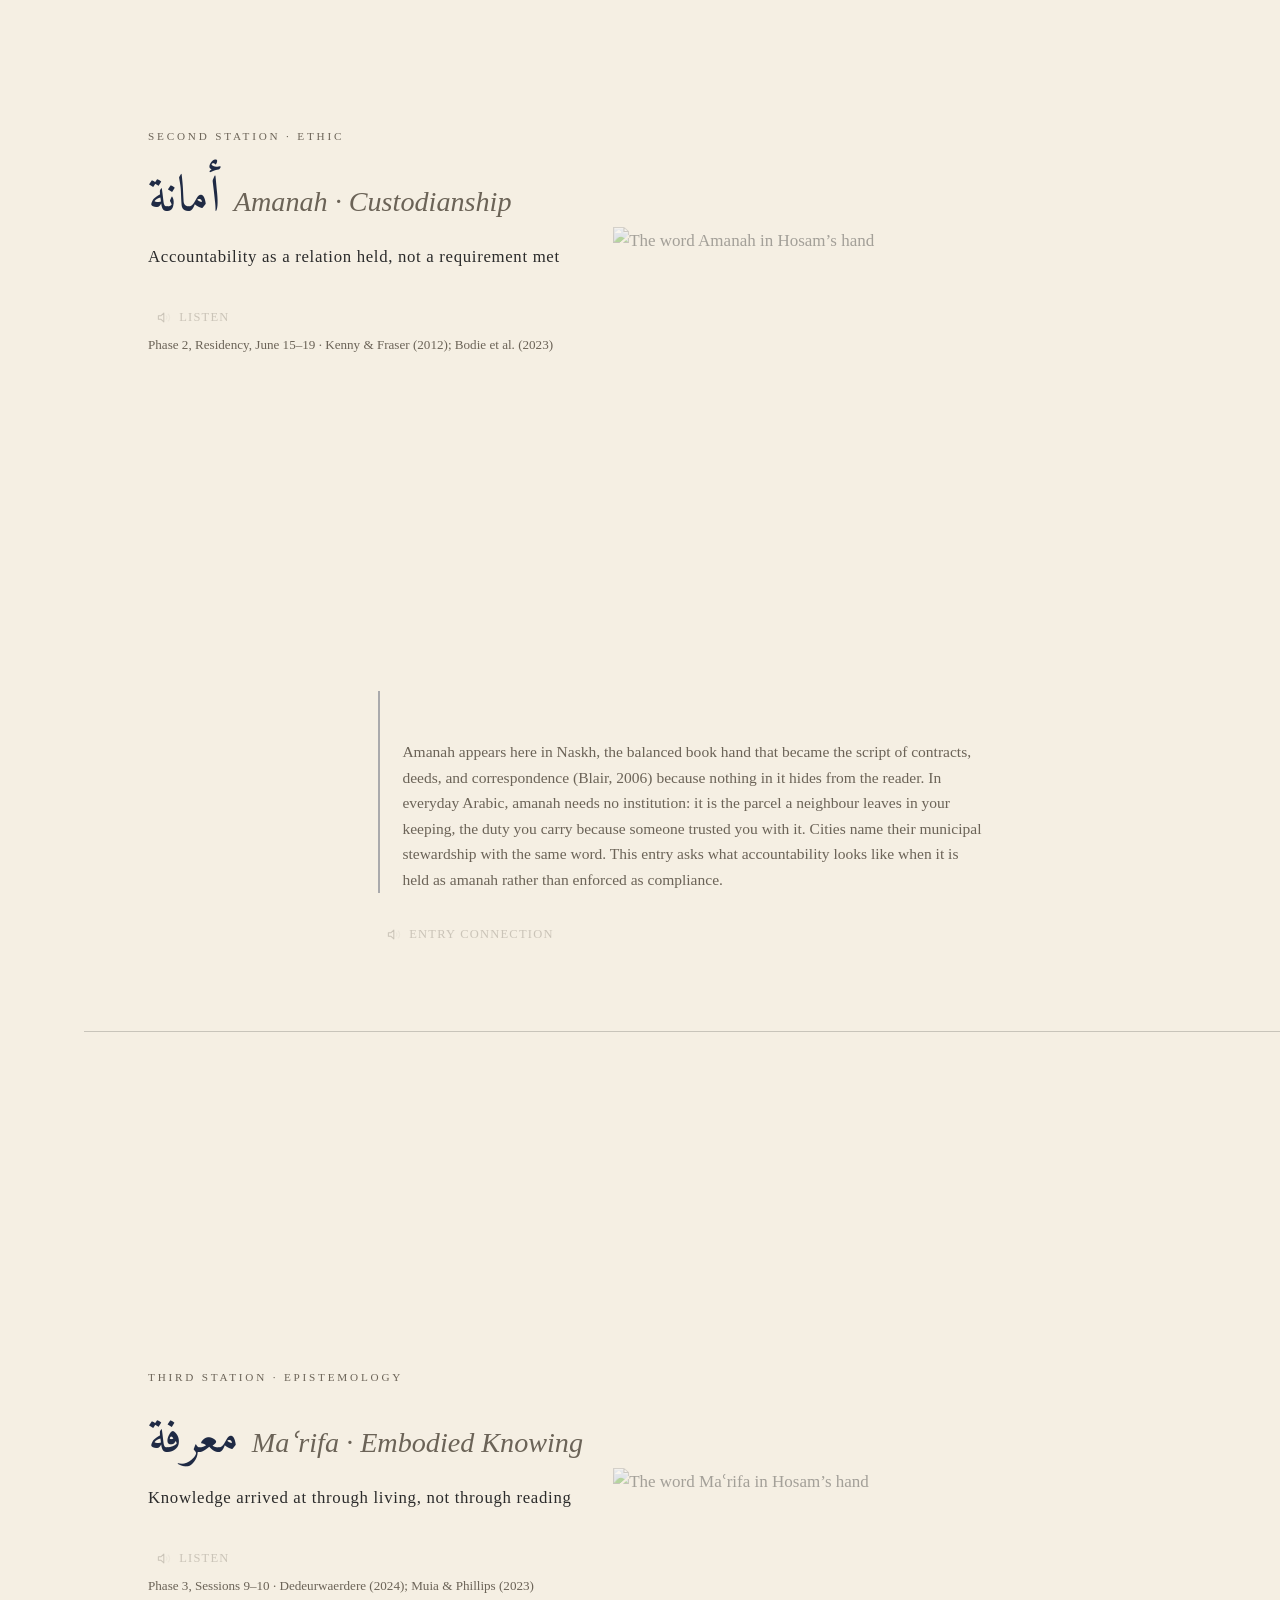
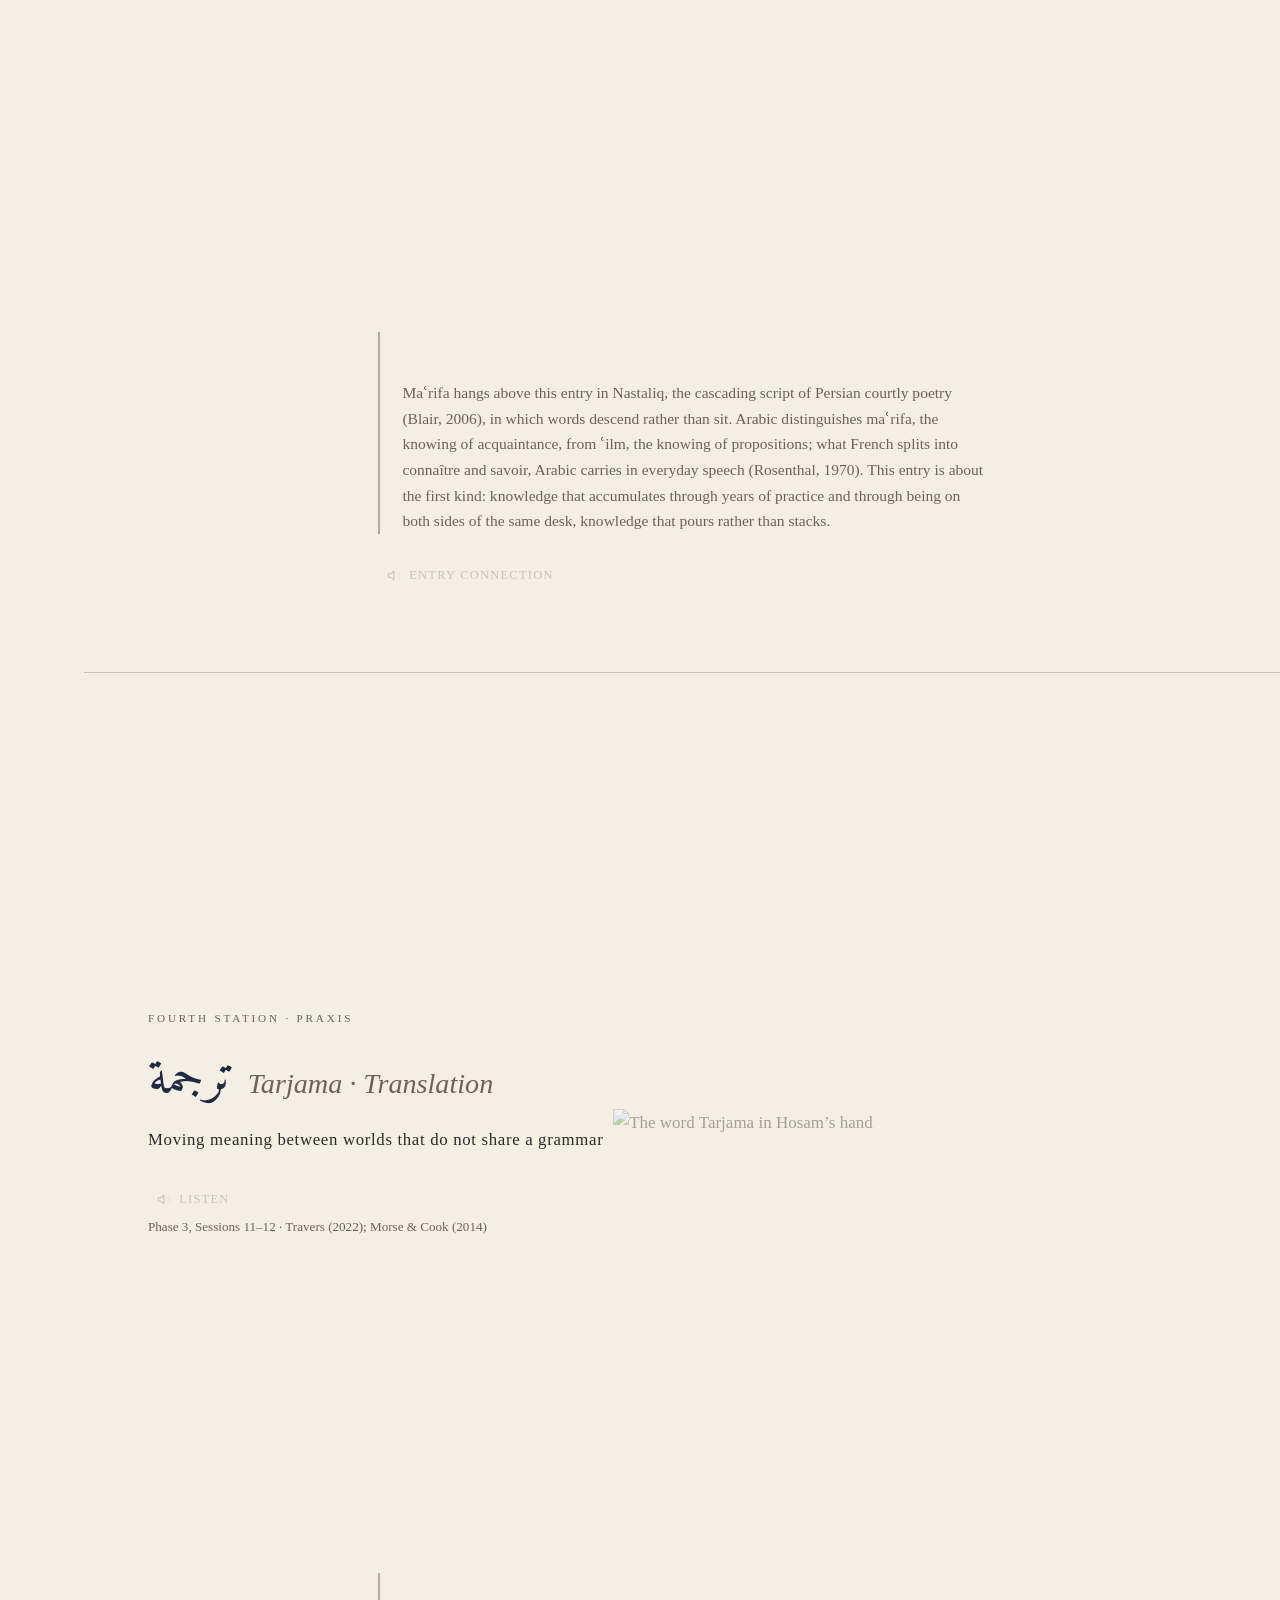
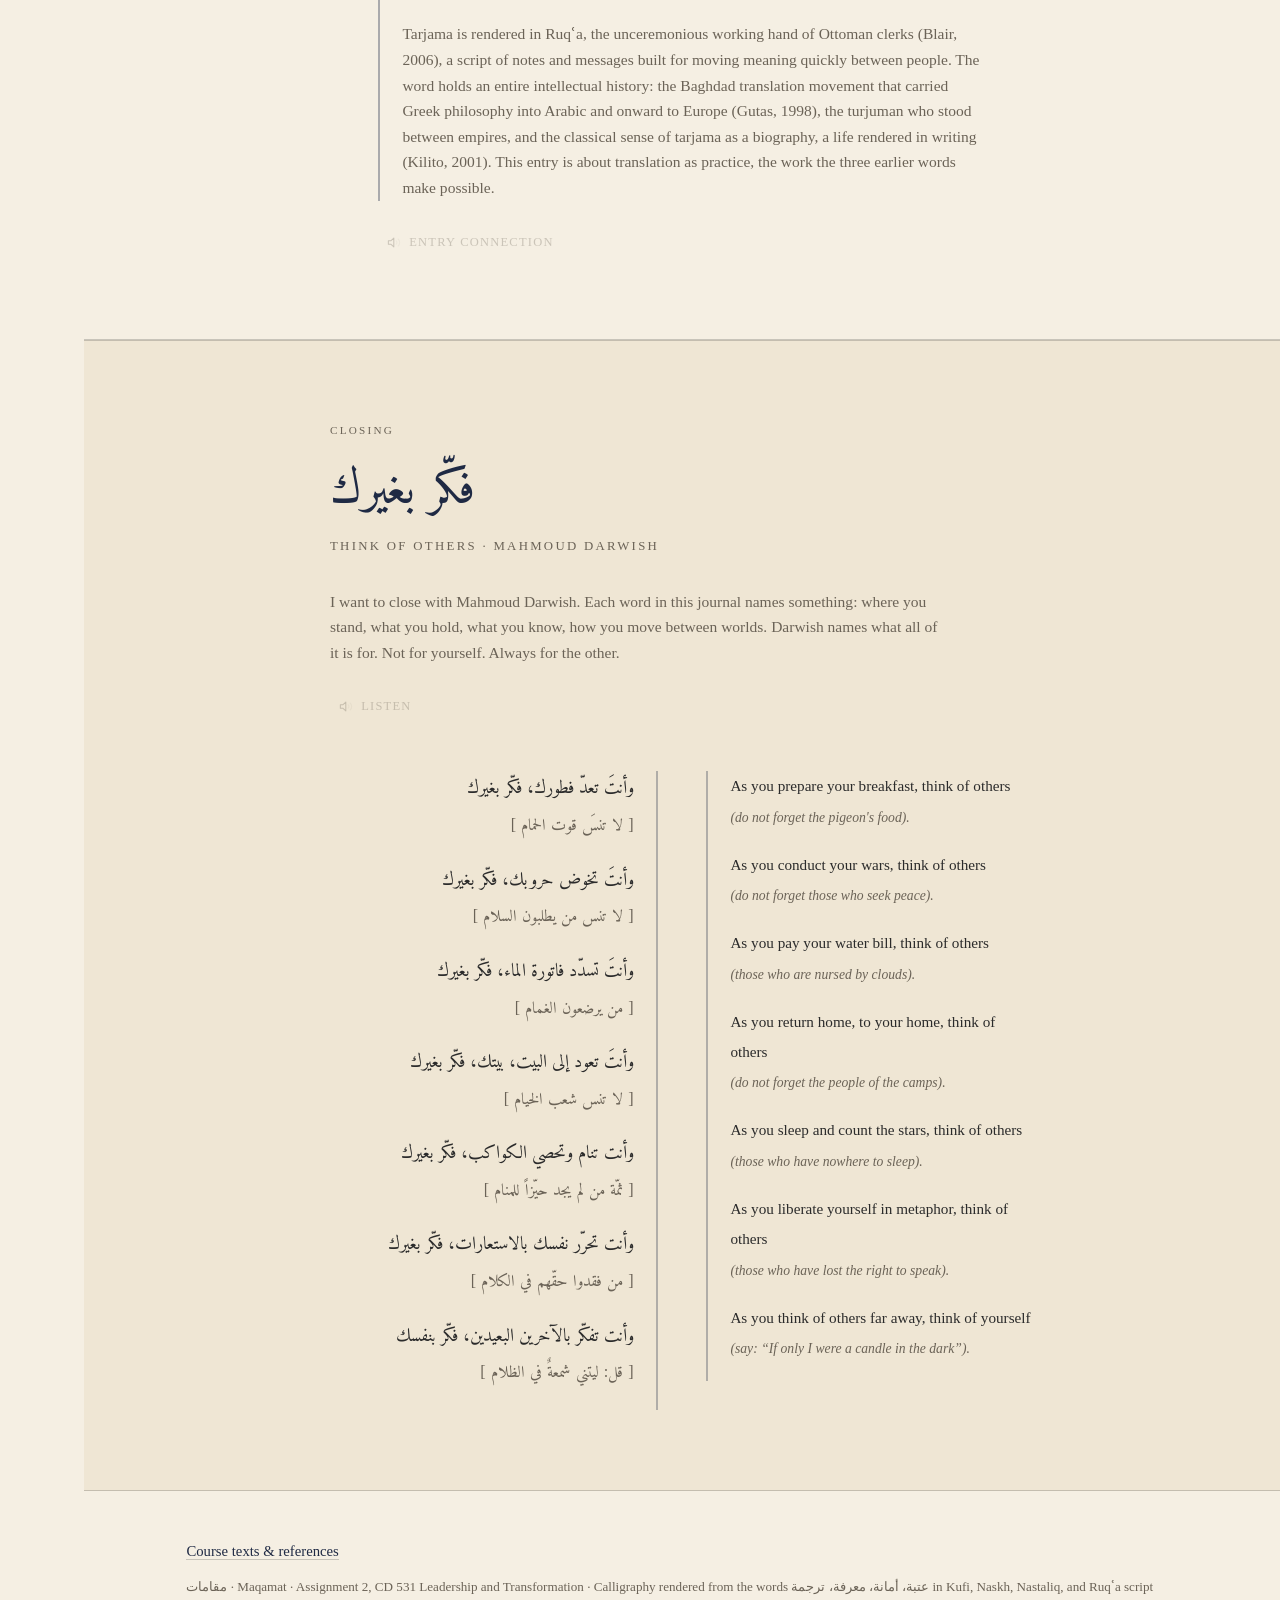
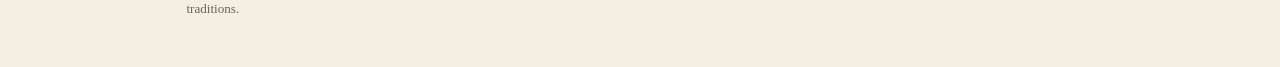
==== commit c6780d13: "Add files via upload" ====
--- a/index.html
+++ b/index.html
@@ -21,7 +21,7 @@
 <main id="top">
 
   <header class="hero" id="hero">
-    <div class="substrate"><img src="assets/maqamat_kufi.svg" alt=""></div>
+    <div class="substrate"><img src="assets/maqamat_hand.png" alt="The word Maqamat in Hosam’s hand"></div>
     <h1 lang="ar">مقامات</h1>
     <p class="subtitle">Maqamat · Places of Standing</p>
     <p class="byline">A reflective leadership journal in four places of standing. CD 531 Leadership and Transformation · MA Community Development, University of Victoria · Summer 2026 · Hosam</p>
@@ -45,7 +45,7 @@
 
   <section id="ataba">
     <div class="entry-open">
-      <div class="substrate"><img src="assets/ataba_kufi.svg" alt="The word ataba in Kufi script"></div>
+      <div class="substrate"><img src="assets/ataba_hand.png" alt="The word Ataba in Hosam’s hand"></div>
       <div class="opener">
         <p class="entry-no">First Station · Position</p>
         <h2><span class="arabic" lang="ar">عتبة</span> <span class="translit">Ataba · Threshold</span></h2>
@@ -77,7 +77,7 @@
 
   <section id="amanah">
     <div class="entry-open">
-      <div class="substrate"><img src="assets/amanah_naskh.svg" alt="The word amanah in Naskh script"></div>
+      <div class="substrate"><img src="assets/amanah_hand.png" alt="The word Amanah in Hosam’s hand"></div>
       <div class="opener">
         <p class="entry-no">Second Station · Ethic</p>
         <h2><span class="arabic" lang="ar">أمانة</span> <span class="translit">Amanah · Custodianship</span></h2>
@@ -109,7 +109,7 @@
 
   <section id="marifa">
     <div class="entry-open">
-      <div class="substrate"><img src="assets/marifa_nastaliq.svg" alt="The word marifa in Nastaliq script"></div>
+      <div class="substrate"><img src="assets/marifa_hand.png" alt="The word Maʿrifa in Hosam’s hand"></div>
       <div class="opener">
         <p class="entry-no">Third Station · Epistemology</p>
         <h2><span class="arabic" lang="ar">معرفة</span> <span class="translit">Maʿrifa · Embodied Knowing</span></h2>
@@ -141,7 +141,7 @@
 
   <section id="tarjama">
     <div class="entry-open">
-      <div class="substrate"><img src="assets/tarjama_ruqaa.svg" alt="The word tarjama in Ruqʿa script"></div>
+      <div class="substrate"><img src="assets/tarjama_hand.png" alt="The word Tarjama in Hosam’s hand"></div>
       <div class="opener">
         <p class="entry-no">Fourth Station · Praxis</p>
         <h2><span class="arabic" lang="ar">ترجمة</span> <span class="translit">Tarjama · Translation</span></h2>
--- a/style.css
+++ b/style.css
@@ -97,7 +97,7 @@
 
 .hero .substrate img {
   width: min(48vw, 860px);
-  opacity: 0.15;
+  opacity: 0.4;
 }
 
 .hero h1 {
@@ -171,7 +171,7 @@
 
 .entry-open .substrate img {
   width: min(50vw, 820px);
-  opacity: 0.18;
+  opacity: 0.4;
 }
 
 .entry-open .opener {
@@ -245,7 +245,7 @@
 /* ---------- Mobile ---------- */
 @media (max-width: 720px) {
   .hero .substrate, .entry-open .substrate { width: 100%; }
-  .hero .substrate img, .entry-open .substrate img { width: 86vw; opacity: 0.12; }
+  .hero .substrate img, .entry-open .substrate img { width: 86vw; opacity: 0.3; }
   nav {
     height: auto;
     width: 100%;
@@ -318,6 +318,7 @@
 .audio-btn:disabled { cursor: default; }
 
 .hero .audio-btn { align-self: flex-start; }
+.entry-body .connection-btn { margin-top: 1.75rem; }
 
 /* ---------- Darwish closing ---------- */
 .closing {
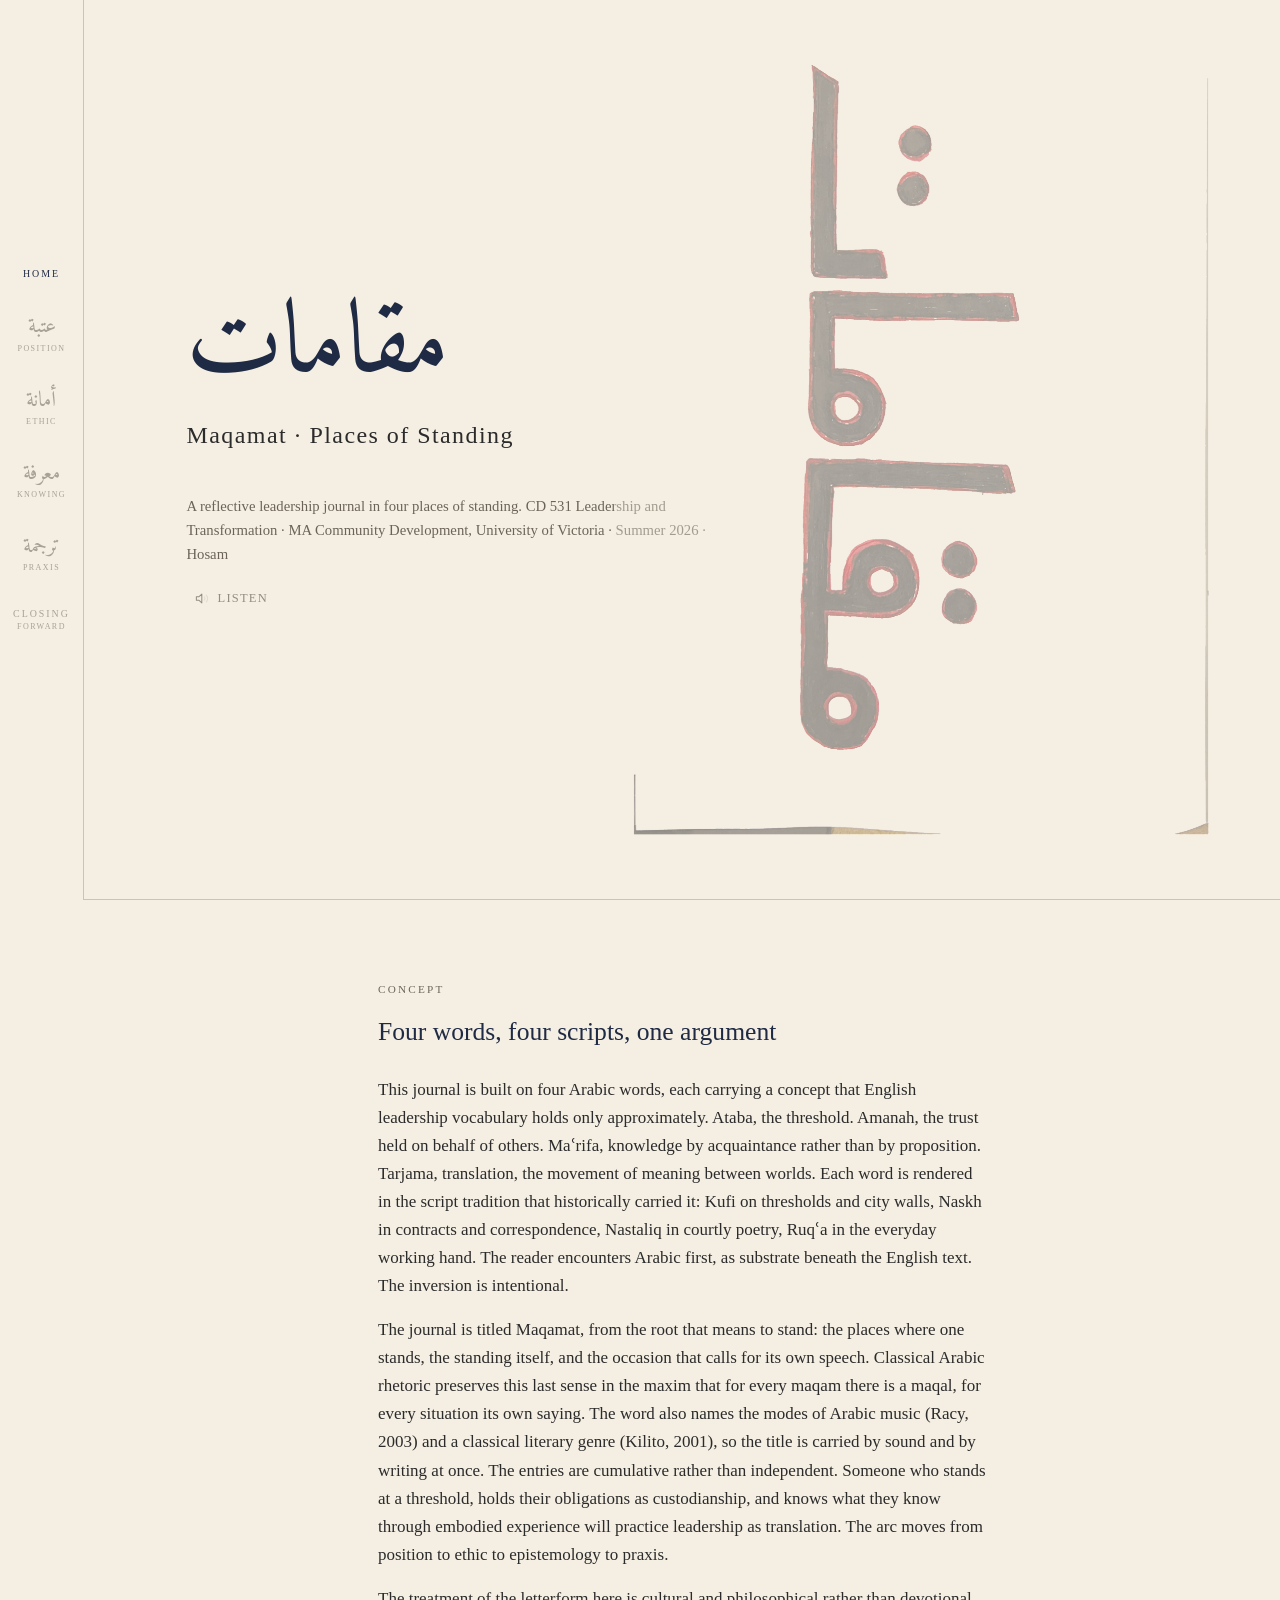
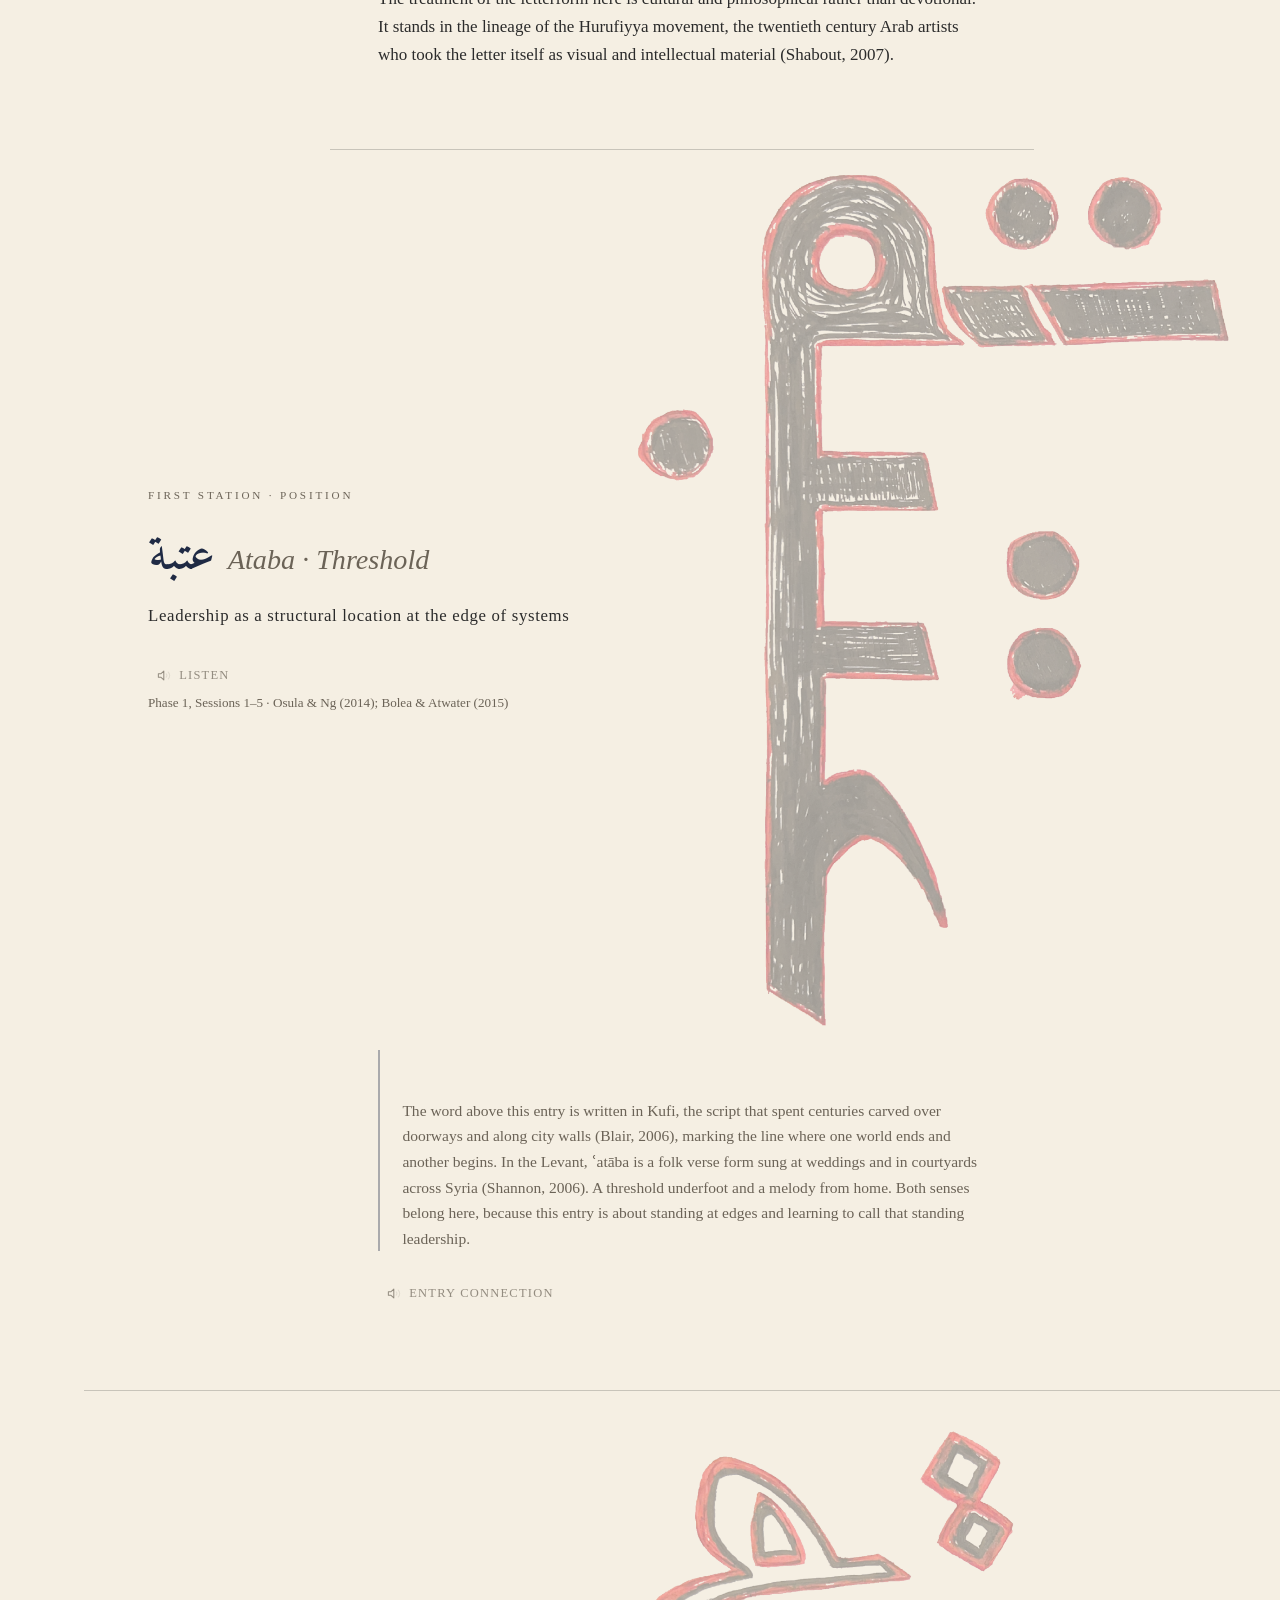
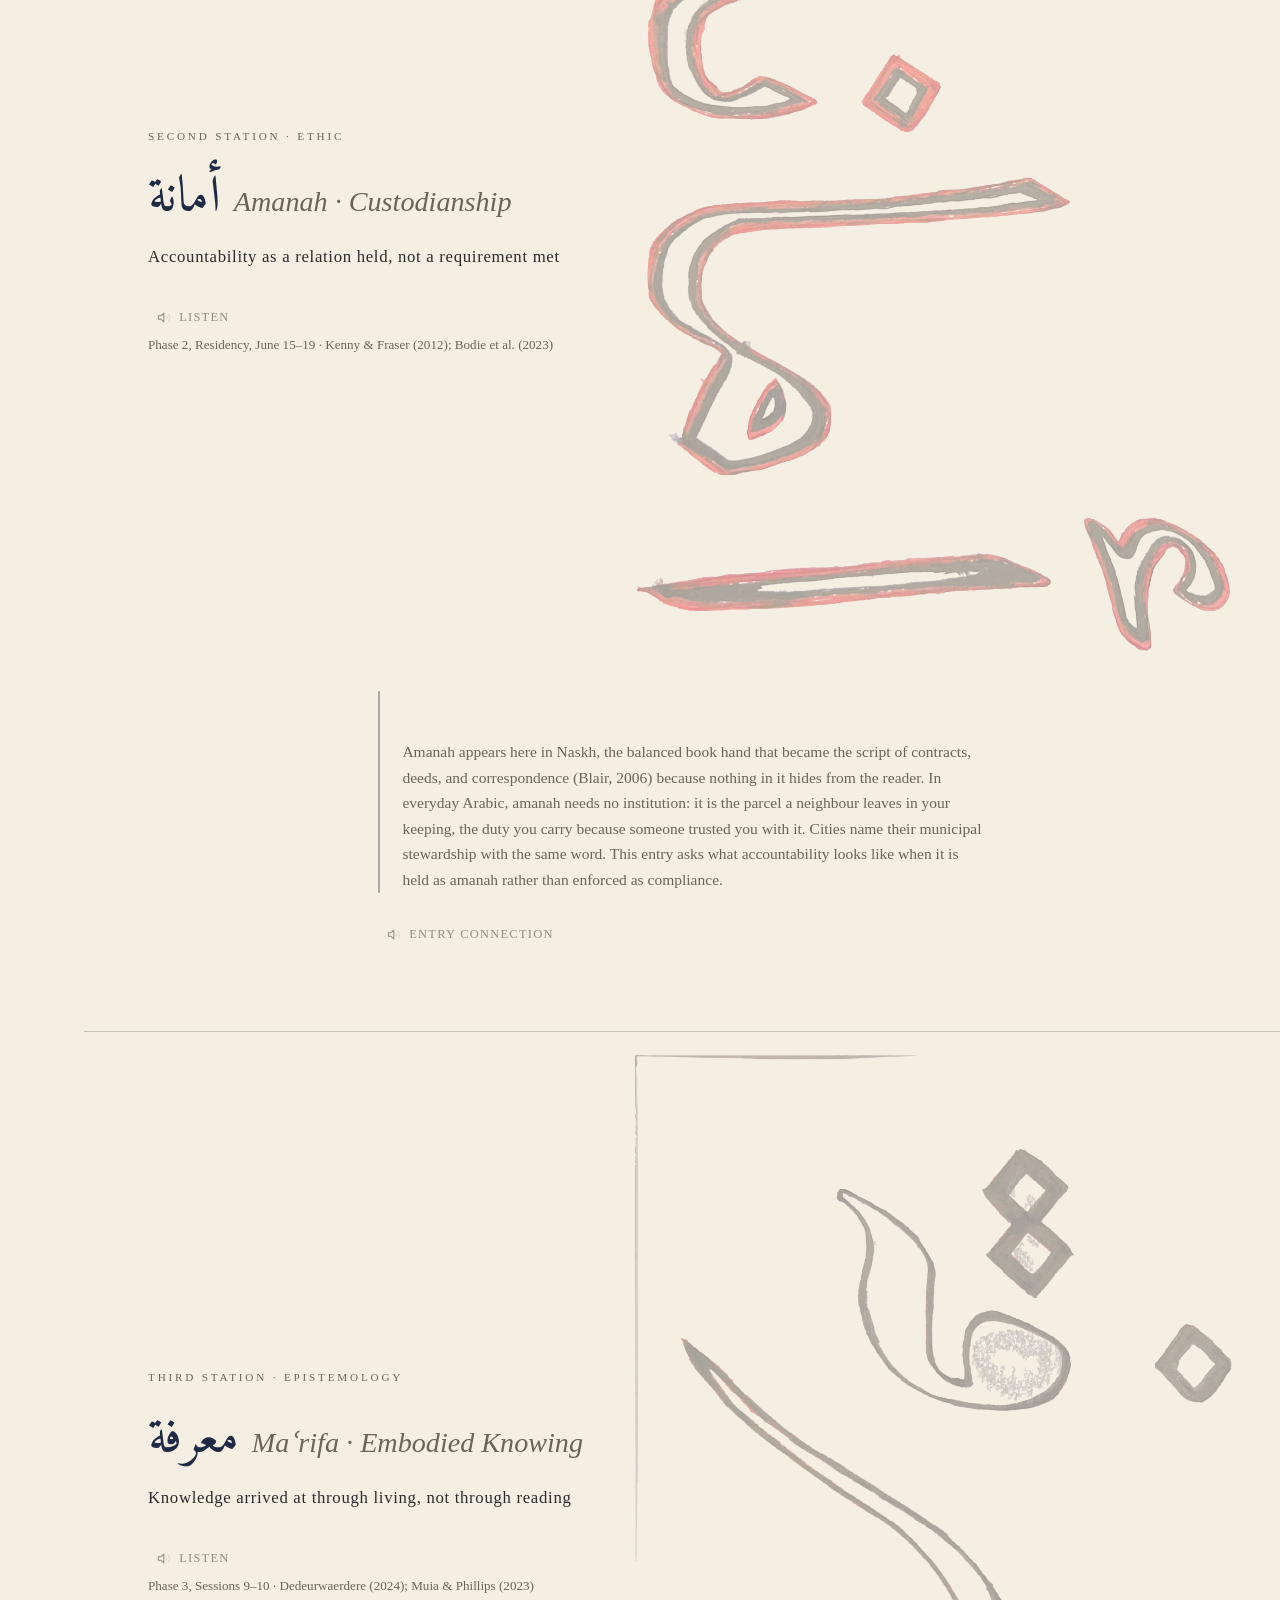
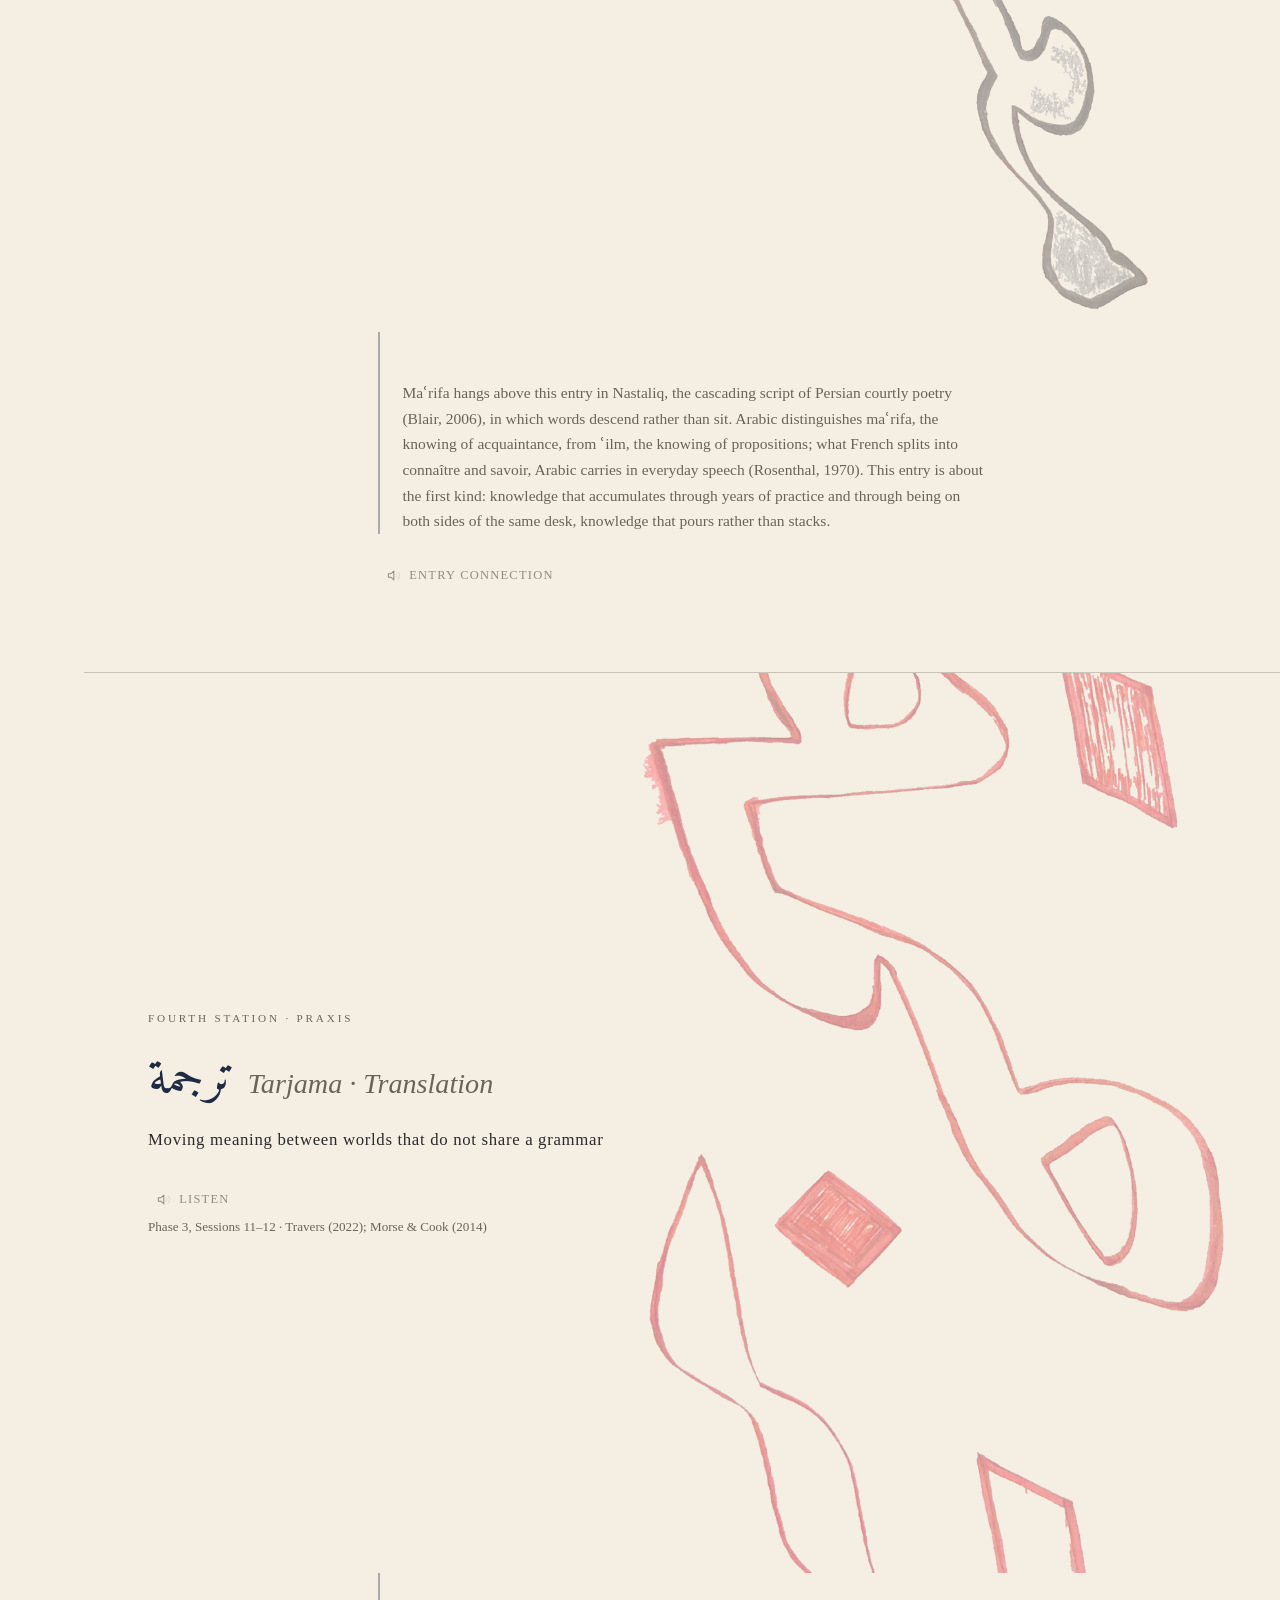
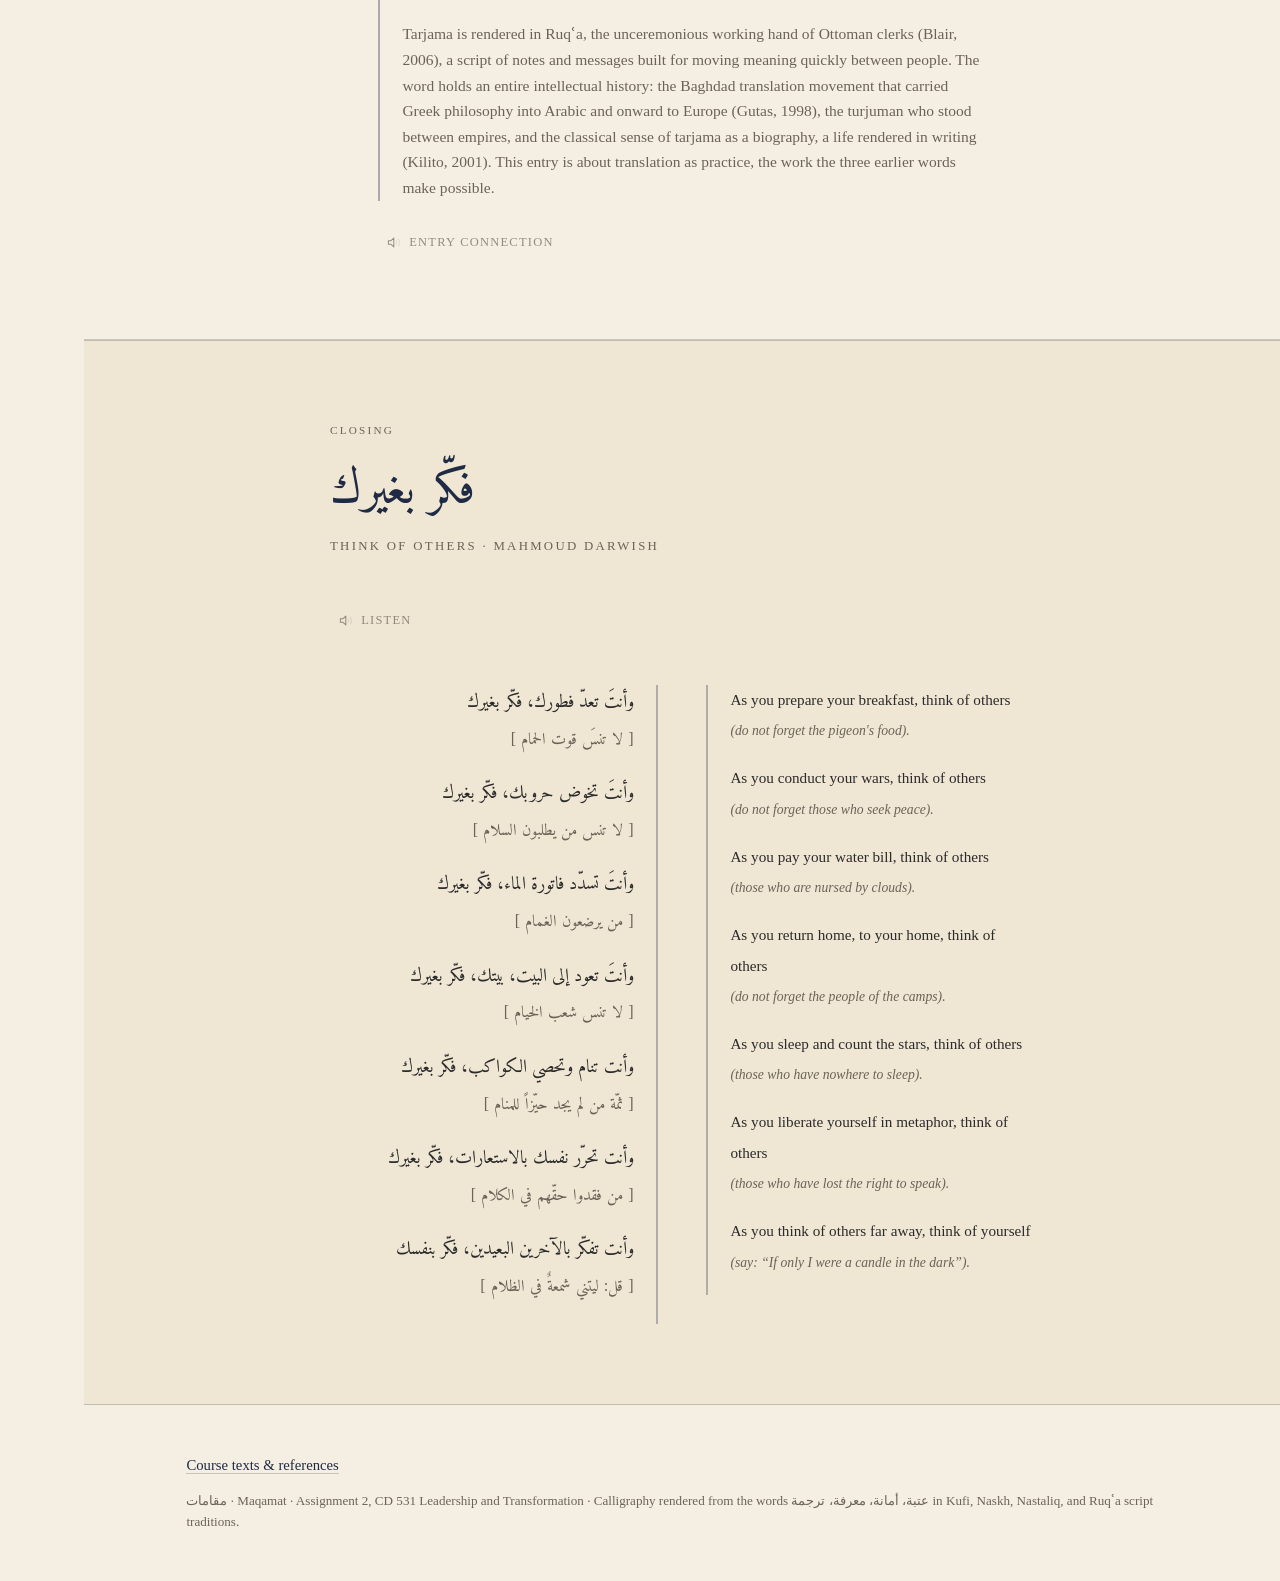
==== commit 7a732681: "Add files via upload" ====
--- a/index.html
+++ b/index.html
@@ -176,7 +176,6 @@
       <p class="kicker">Closing</p>
       <h2 class="darwish-title" lang="ar">فكّر بغيرك</h2>
       <p class="darwish-credit">Think of Others &middot; Mahmoud Darwish</p>
-      <p class="darwish-intro">I want to close with Mahmoud Darwish. Each word in this journal names something: where you stand, what you hold, what you know, how you move between worlds. Darwish names what all of it is for. Not for yourself. Always for the other.</p>
       <button class="audio-btn" data-audio="assets/audio/darwish.mp3" aria-label="Listen: closing reading">
         <svg class="icon-speaker" width="20" height="20" viewBox="0 0 22 22" fill="none" stroke="currentColor" stroke-width="1.5" stroke-linecap="round" stroke-linejoin="round" aria-hidden="true">
           <polygon points="10 4.5 5.5 8.5 2 8.5 2 13.5 5.5 13.5 10 17.5"/>
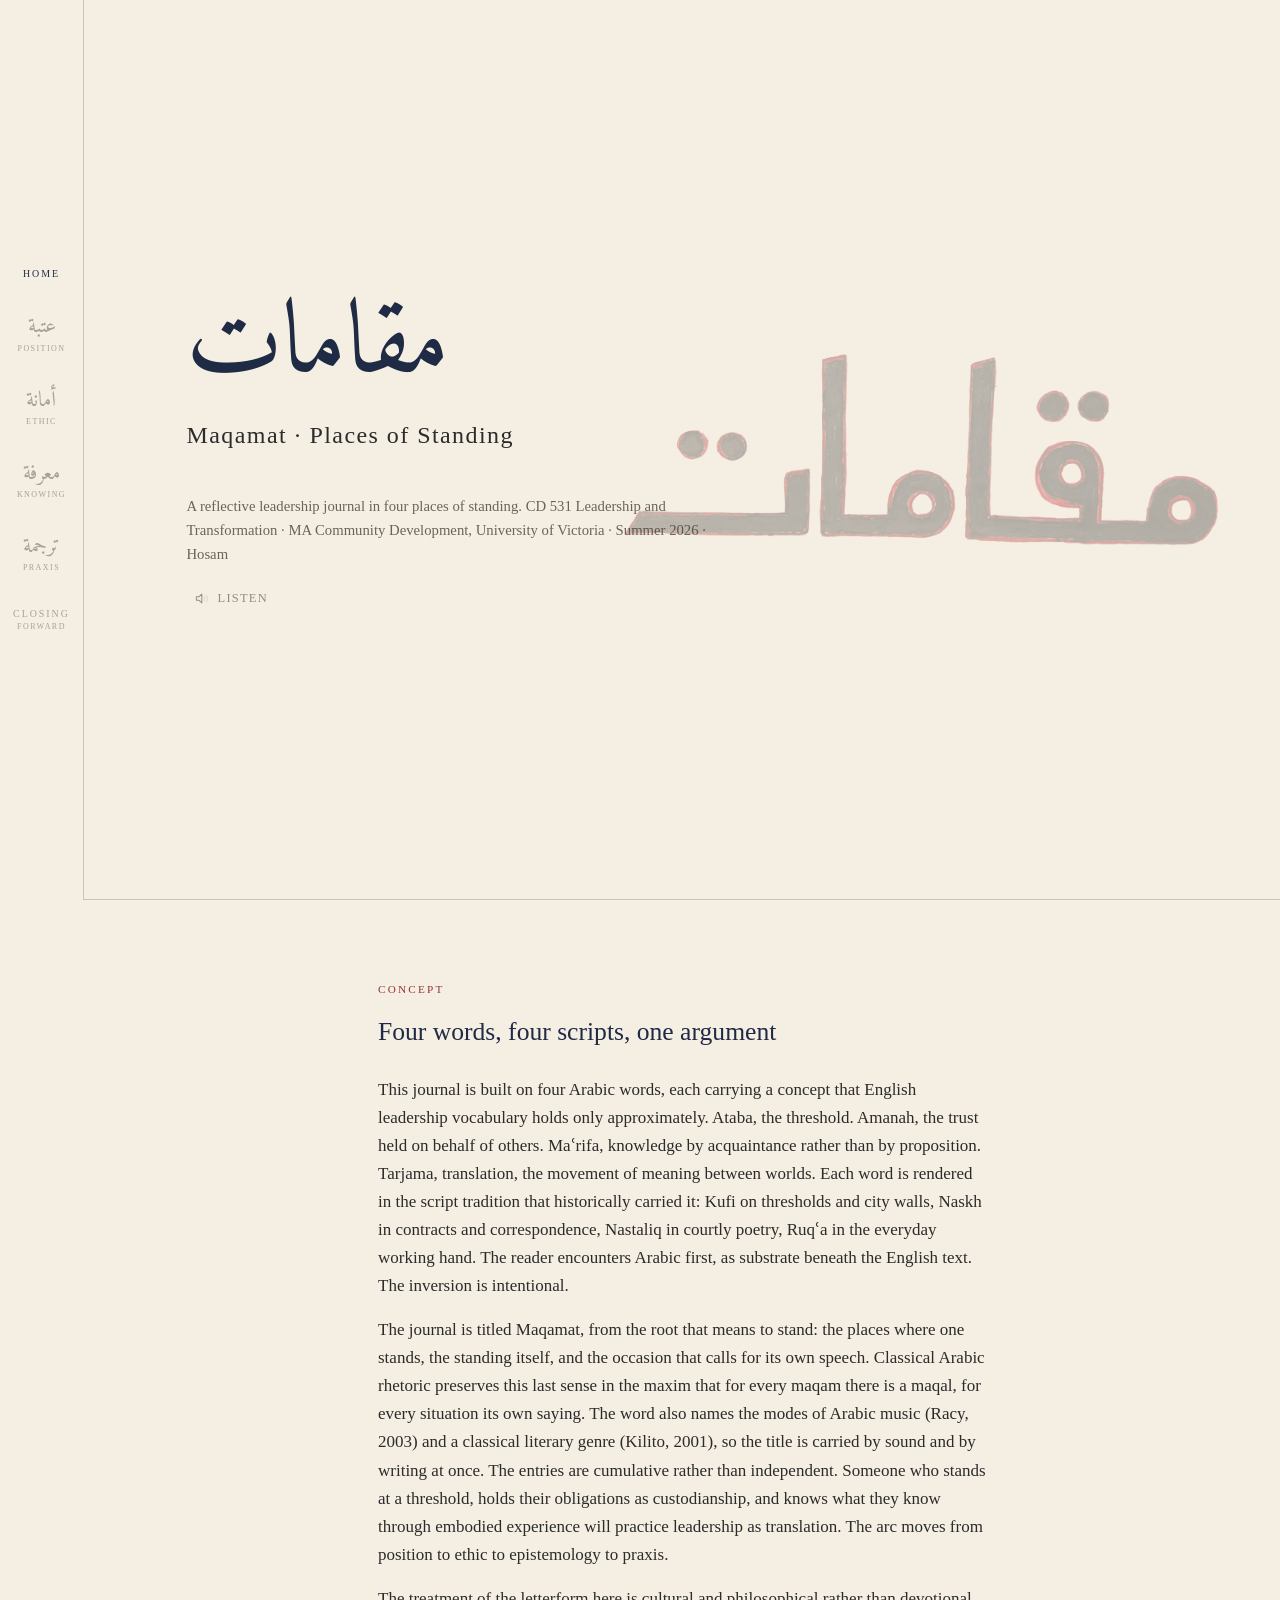
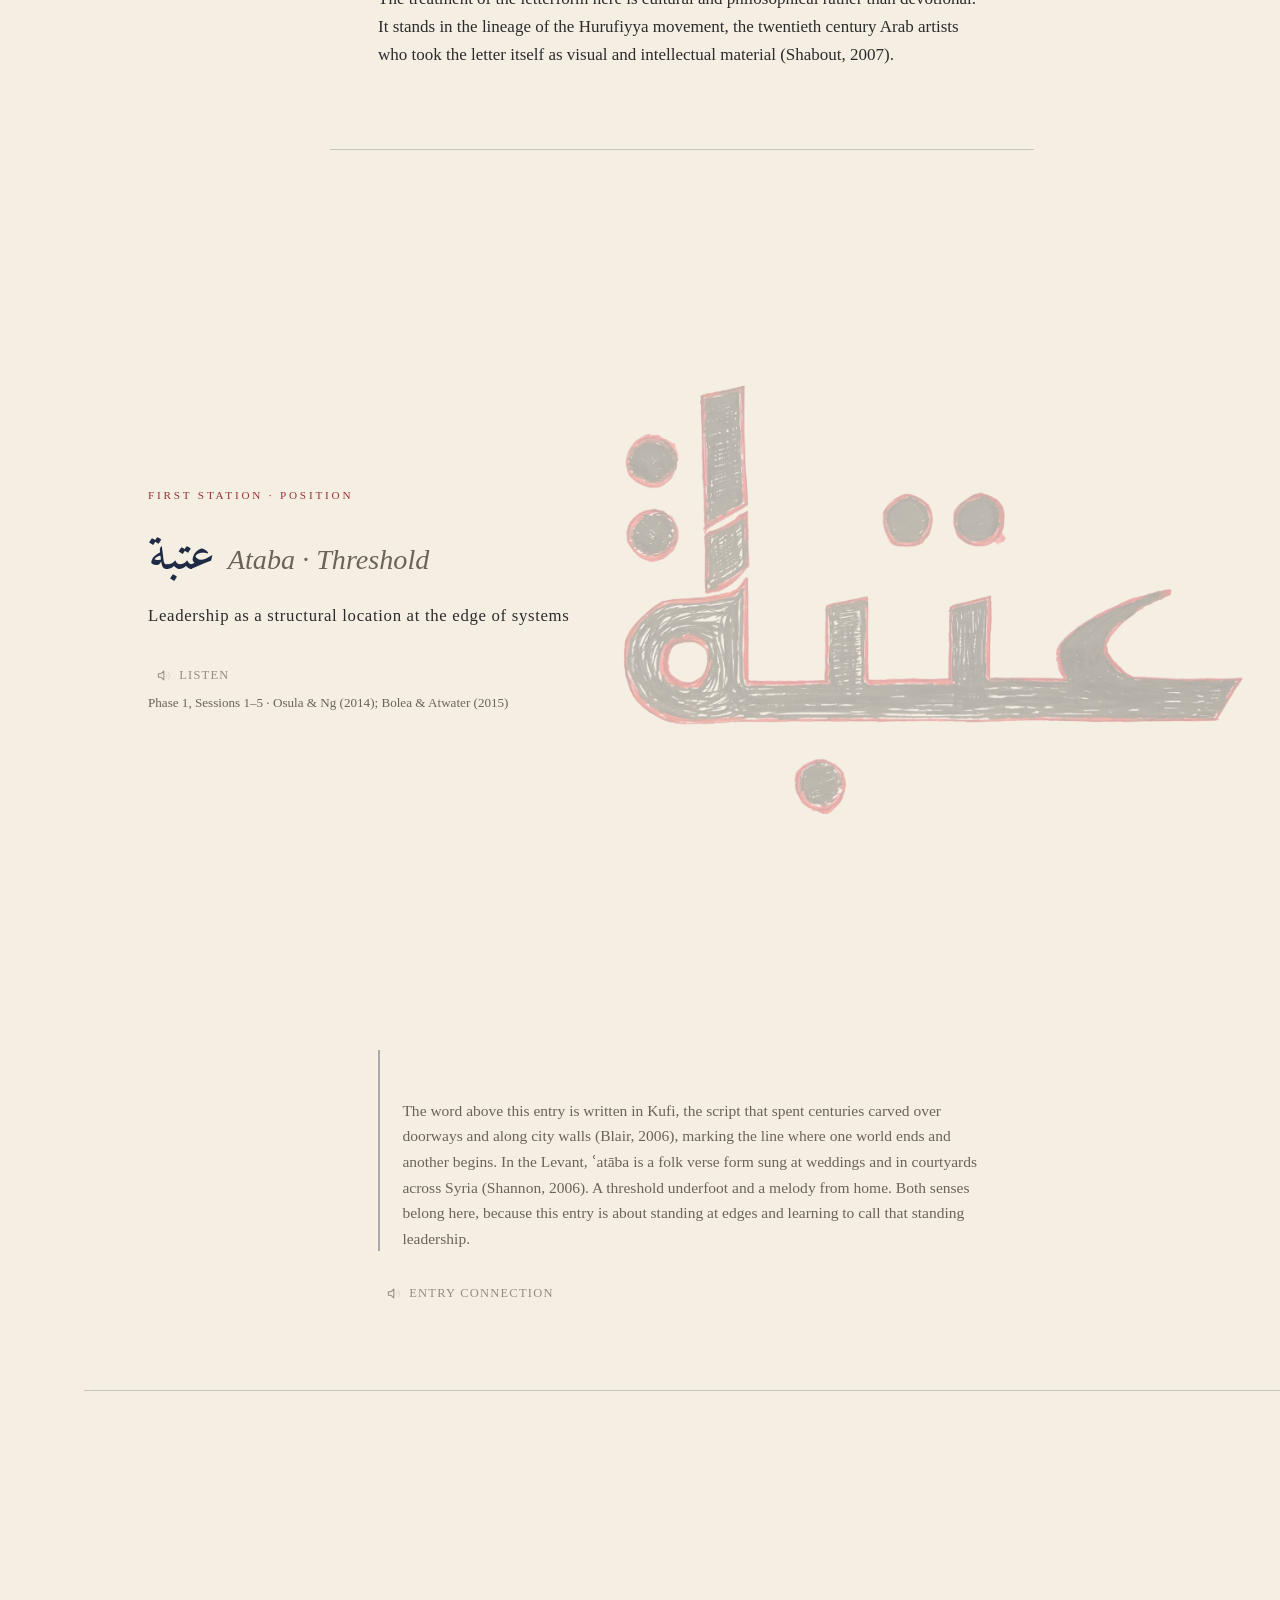
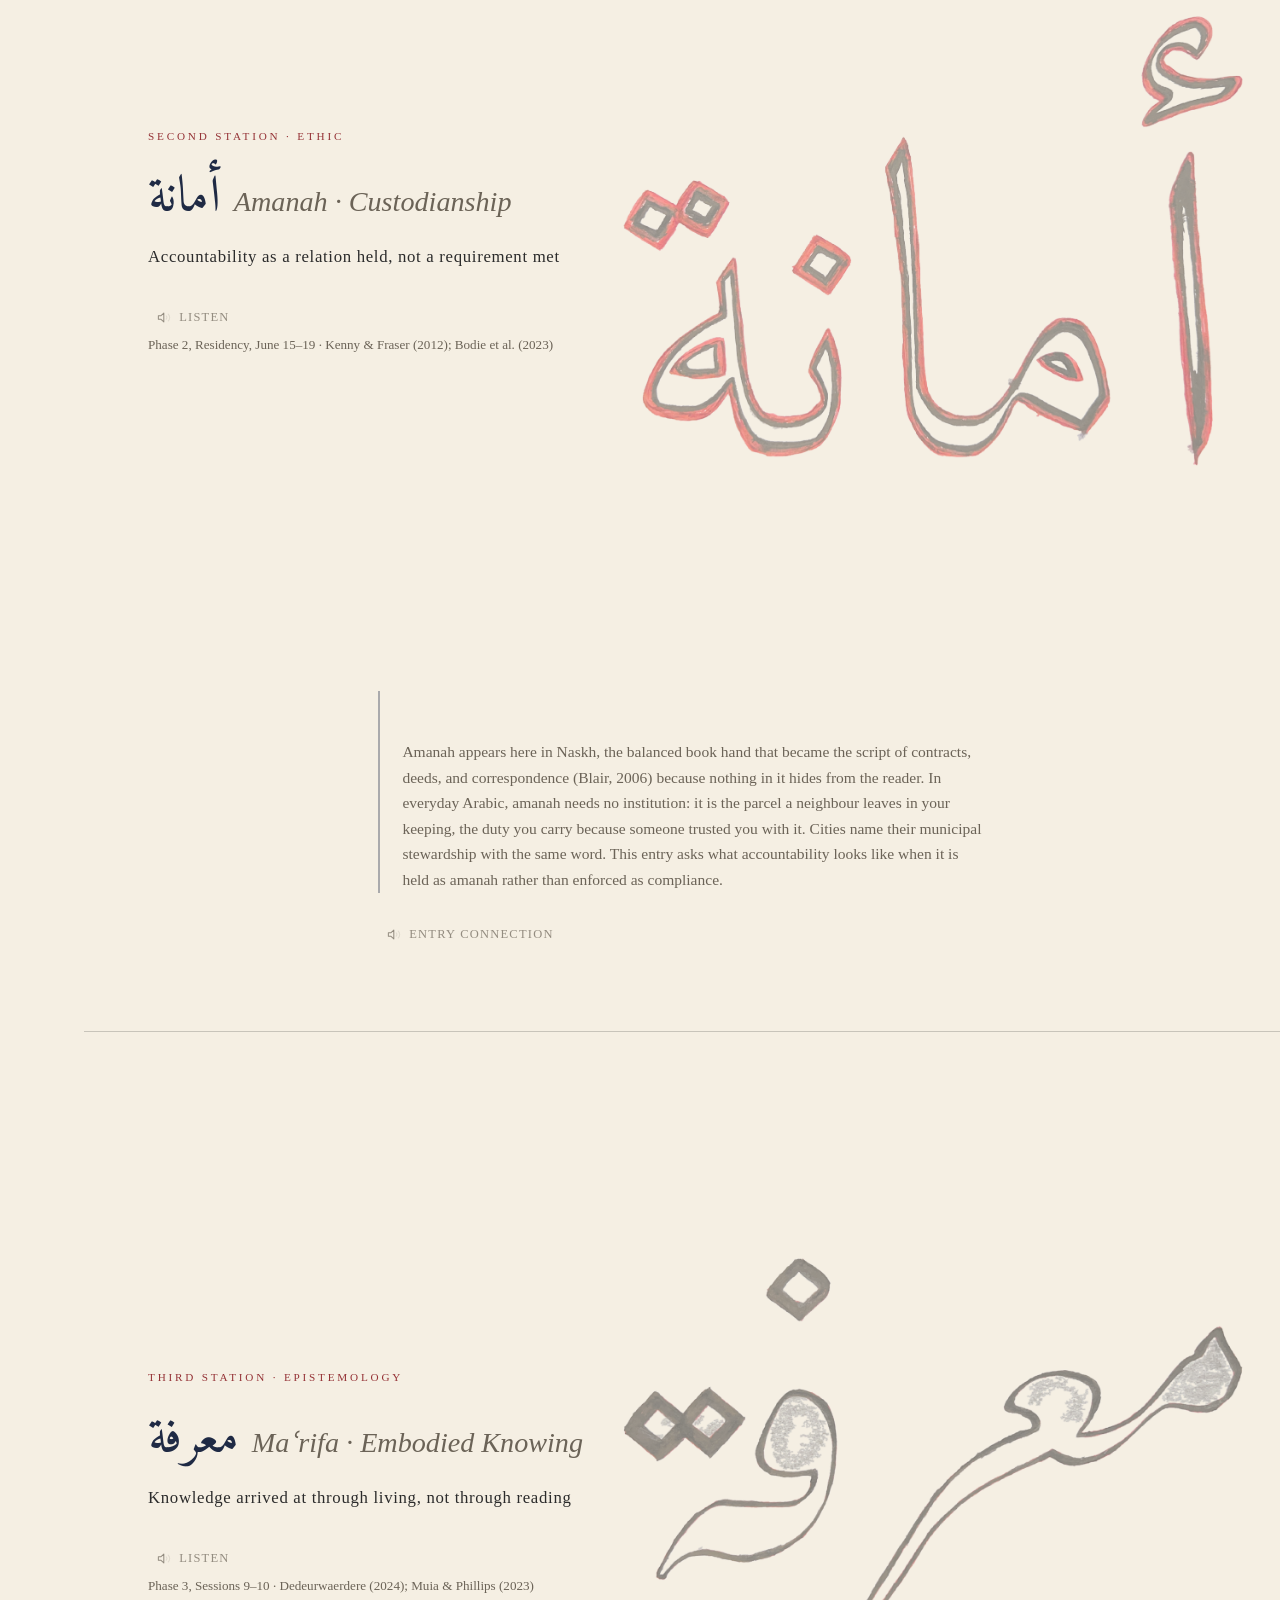
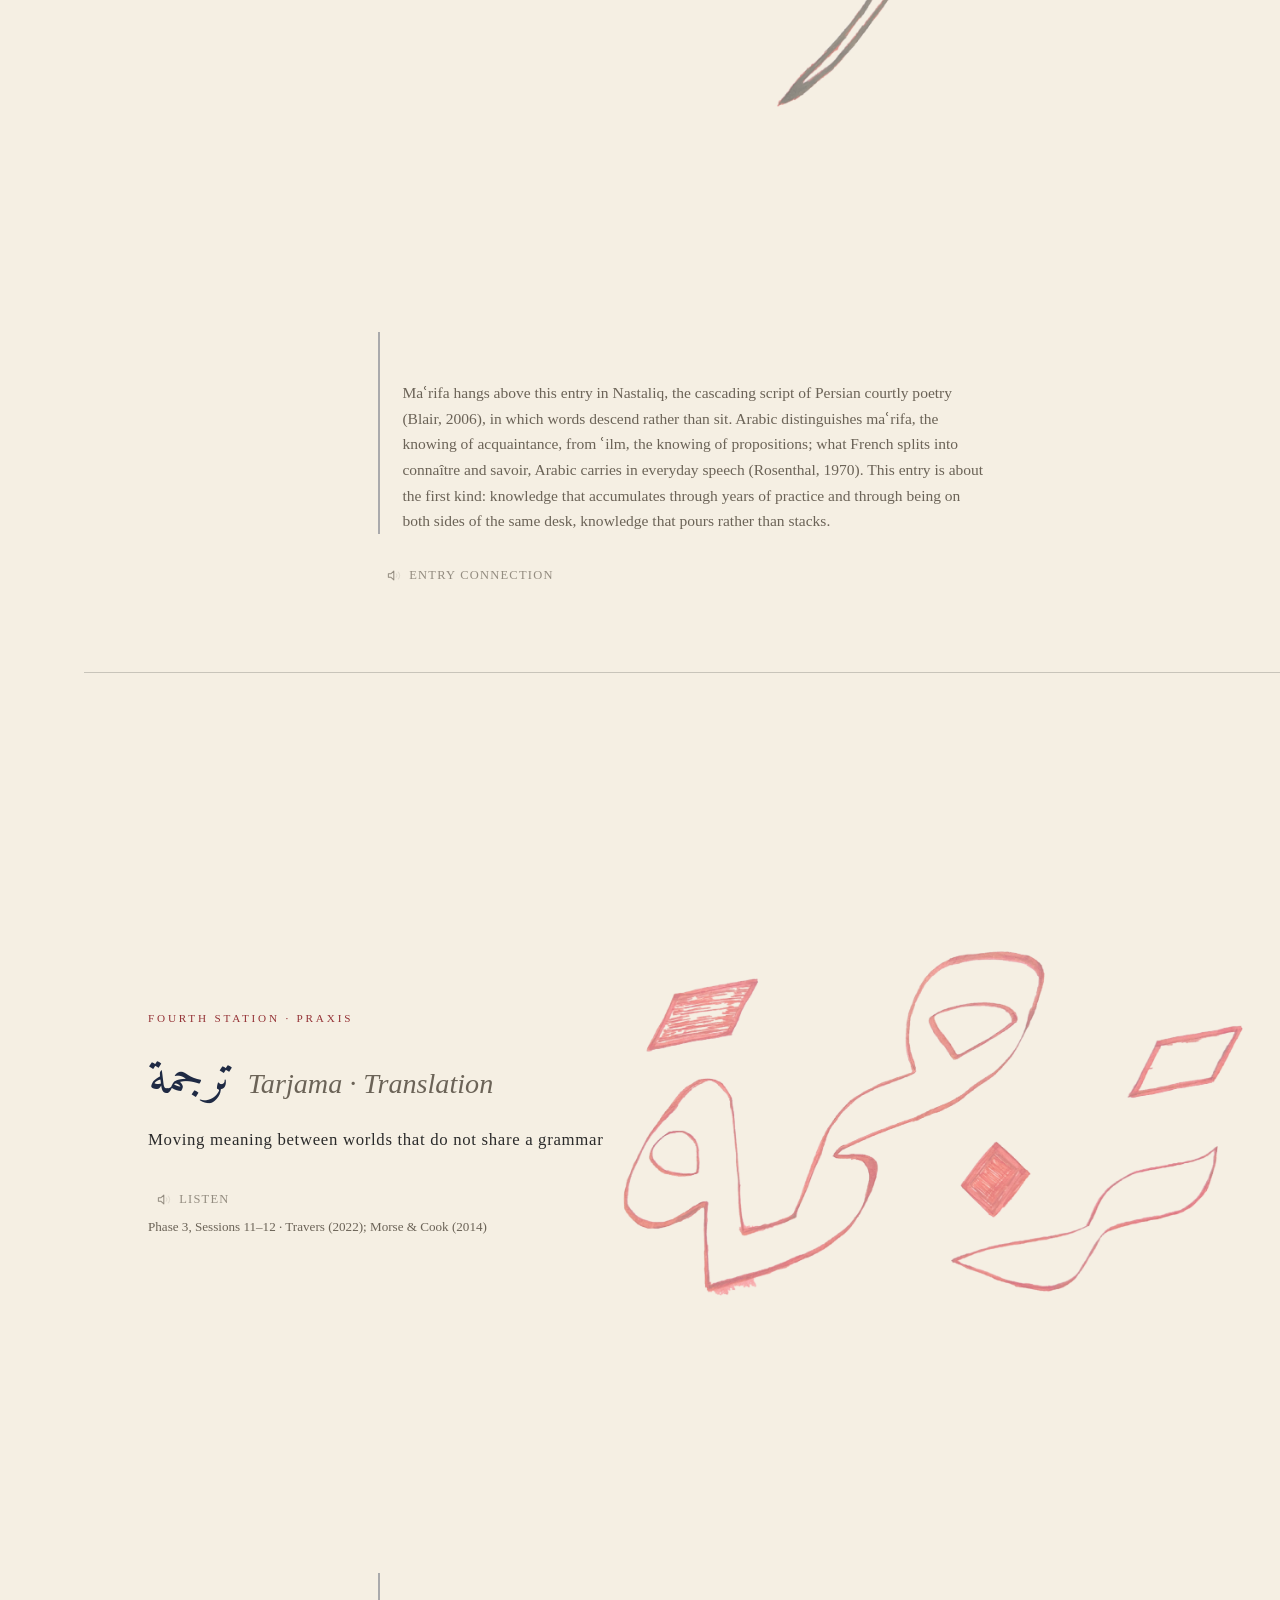
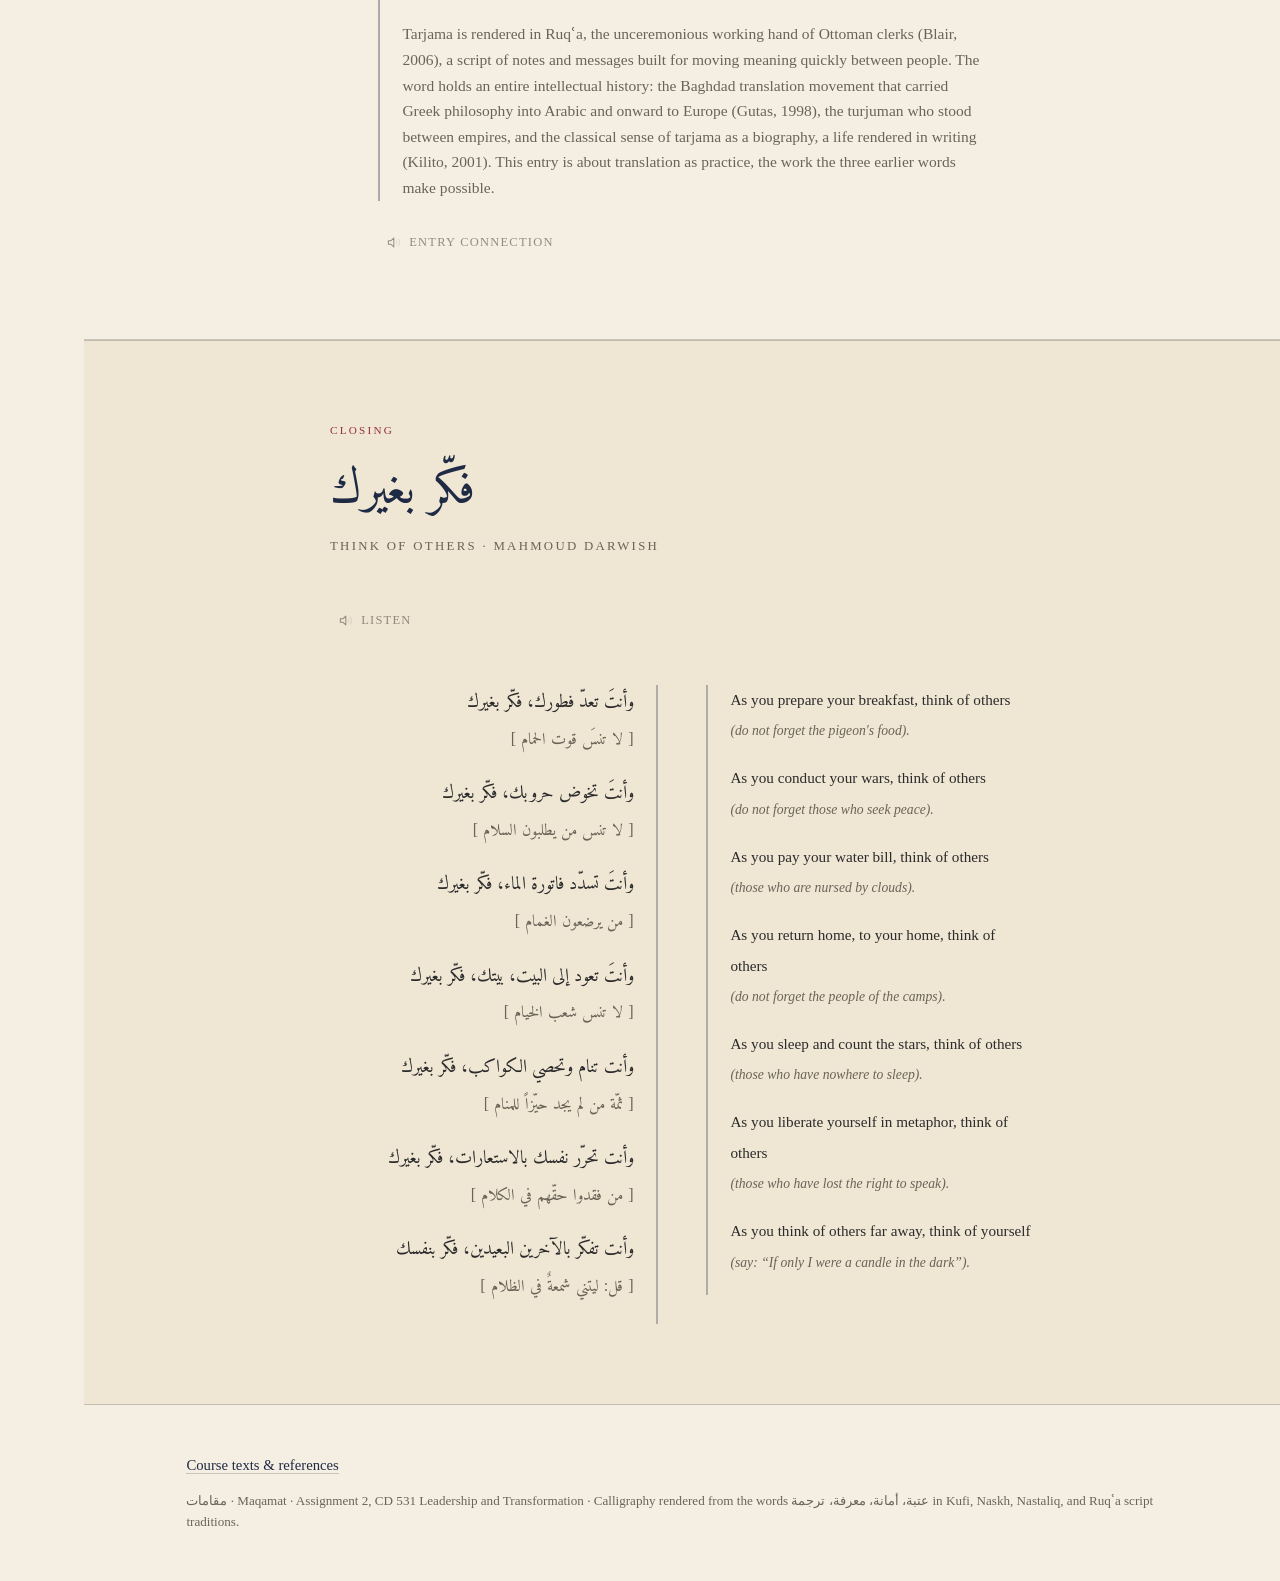
==== commit fd260f86: "Add files via upload" ====
--- a/index.html
+++ b/index.html
@@ -21,7 +21,7 @@
 <main id="top">
 
   <header class="hero" id="hero">
-    <div class="substrate"><img src="assets/maqamat_hand.png" alt="The word Maqamat in Hosam’s hand"></div>
+    <div class="substrate"><img src="assets/maqamat_hand.png?v=2" alt="The word Maqamat in Hosam’s hand"></div>
     <h1 lang="ar">مقامات</h1>
     <p class="subtitle">Maqamat · Places of Standing</p>
     <p class="byline">A reflective leadership journal in four places of standing. CD 531 Leadership and Transformation · MA Community Development, University of Victoria · Summer 2026 · Hosam</p>
@@ -45,7 +45,7 @@
 
   <section id="ataba">
     <div class="entry-open">
-      <div class="substrate"><img src="assets/ataba_hand.png" alt="The word Ataba in Hosam’s hand"></div>
+      <div class="substrate"><img src="assets/ataba_hand.png?v=2" alt="The word Ataba in Hosam’s hand"></div>
       <div class="opener">
         <p class="entry-no">First Station · Position</p>
         <h2><span class="arabic" lang="ar">عتبة</span> <span class="translit">Ataba · Threshold</span></h2>
@@ -77,7 +77,7 @@
 
   <section id="amanah">
     <div class="entry-open">
-      <div class="substrate"><img src="assets/amanah_hand.png" alt="The word Amanah in Hosam’s hand"></div>
+      <div class="substrate"><img src="assets/amanah_hand.png?v=2" alt="The word Amanah in Hosam’s hand"></div>
       <div class="opener">
         <p class="entry-no">Second Station · Ethic</p>
         <h2><span class="arabic" lang="ar">أمانة</span> <span class="translit">Amanah · Custodianship</span></h2>
@@ -109,7 +109,7 @@
 
   <section id="marifa">
     <div class="entry-open">
-      <div class="substrate"><img src="assets/marifa_hand.png" alt="The word Maʿrifa in Hosam’s hand"></div>
+      <div class="substrate"><img src="assets/marifa_hand.png?v=2" alt="The word Maʿrifa in Hosam’s hand"></div>
       <div class="opener">
         <p class="entry-no">Third Station · Epistemology</p>
         <h2><span class="arabic" lang="ar">معرفة</span> <span class="translit">Maʿrifa · Embodied Knowing</span></h2>
@@ -141,7 +141,7 @@
 
   <section id="tarjama">
     <div class="entry-open">
-      <div class="substrate"><img src="assets/tarjama_hand.png" alt="The word Tarjama in Hosam’s hand"></div>
+      <div class="substrate"><img src="assets/tarjama_hand.png?v=2" alt="The word Tarjama in Hosam’s hand"></div>
       <div class="opener">
         <p class="entry-no">Fourth Station · Praxis</p>
         <h2><span class="arabic" lang="ar">ترجمة</span> <span class="translit">Tarjama · Translation</span></h2>
--- a/style.css
+++ b/style.css
@@ -5,6 +5,8 @@
   --indigo: #1F2A44;
   --faded: #6B6357;
   --rule: rgba(43, 43, 43, 0.22);
+  --ink-red: #B53C40;
+  --ink-red-deep: #943135;
 }
 
 @font-face {
@@ -96,7 +98,10 @@
 }
 
 .hero .substrate img {
-  width: min(48vw, 860px);
+  max-width: min(48vw, 860px);
+  max-height: 88vh;
+  width: auto;
+  height: auto;
   opacity: 0.4;
 }
 
@@ -143,7 +148,7 @@
   text-transform: uppercase;
   letter-spacing: 0.2em;
   font-size: 0.7rem;
-  color: var(--faded);
+  color: var(--ink-red-deep);
   margin-bottom: 0.8rem;
 }
 
@@ -170,7 +175,10 @@
 }
 
 .entry-open .substrate img {
-  width: min(50vw, 820px);
+  max-width: min(50vw, 820px);
+  max-height: 88vh;
+  width: auto;
+  height: auto;
   opacity: 0.4;
 }
 
@@ -183,7 +191,7 @@
   font-size: 0.7rem;
   letter-spacing: 0.25em;
   text-transform: uppercase;
-  color: var(--faded);
+  color: var(--ink-red-deep);
 }
 
 .entry-open h2 {
@@ -245,7 +253,7 @@
 /* ---------- Mobile ---------- */
 @media (max-width: 720px) {
   .hero .substrate, .entry-open .substrate { width: 100%; }
-  .hero .substrate img, .entry-open .substrate img { width: 86vw; opacity: 0.3; }
+  .hero .substrate img, .entry-open .substrate img { max-width: 86vw; max-height: 78vh; width: auto; height: auto; opacity: 0.3; }
   nav {
     height: auto;
     width: 100%;
@@ -311,7 +319,7 @@
 
 .audio-btn .wave { transition: opacity 0.3s; opacity: 0.2; }
 
-.audio-btn.playing { color: var(--indigo); opacity: 1; border-color: rgba(31,42,68,0.3); }
+.audio-btn.playing { color: var(--ink-red-deep); opacity: 1; border-color: rgba(181,60,64,0.35); }
 
 .audio-btn.playing .wave { opacity: 1; }
 
@@ -409,3 +417,17 @@
     padding-bottom: 2rem;
   }
 }
+
+/* ---------- Ink accents ---------- */
+::selection { background: rgba(181, 60, 64, 0.18); }
+
+/* Balance visual weight: solid words lighter, outline/pencil words stronger */
+.substrate img[src*="maqamat_hand"], .substrate img[src*="ataba_hand"] { opacity: 0.32; }
+.substrate img[src*="amanah_hand"], .substrate img[src*="tarjama_hand"] { opacity: 0.5; }
+.substrate img[src*="marifa_hand"] { opacity: 0.55; }
+
+@media (max-width: 760px) {
+  .substrate img[src*="maqamat_hand"], .substrate img[src*="ataba_hand"] { opacity: 0.24; }
+  .substrate img[src*="amanah_hand"], .substrate img[src*="tarjama_hand"] { opacity: 0.38; }
+  .substrate img[src*="marifa_hand"] { opacity: 0.42; }
+}
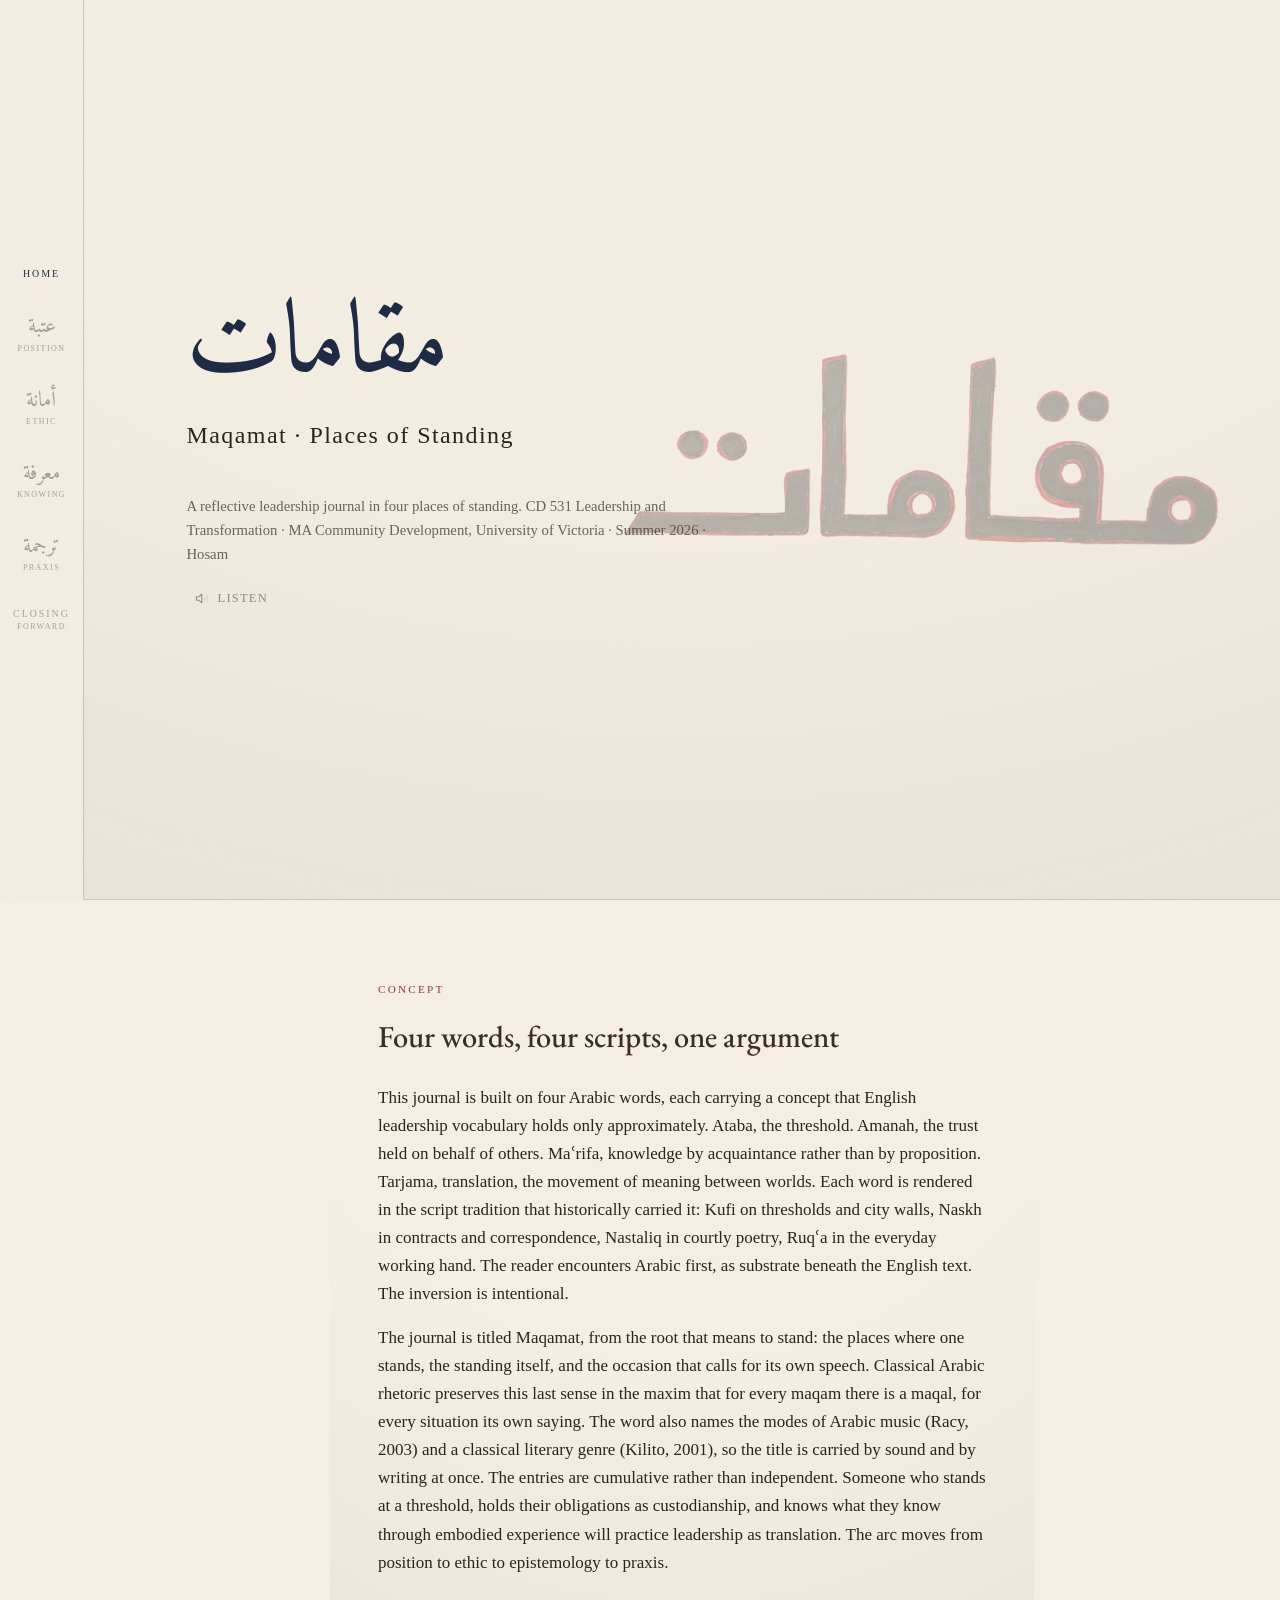
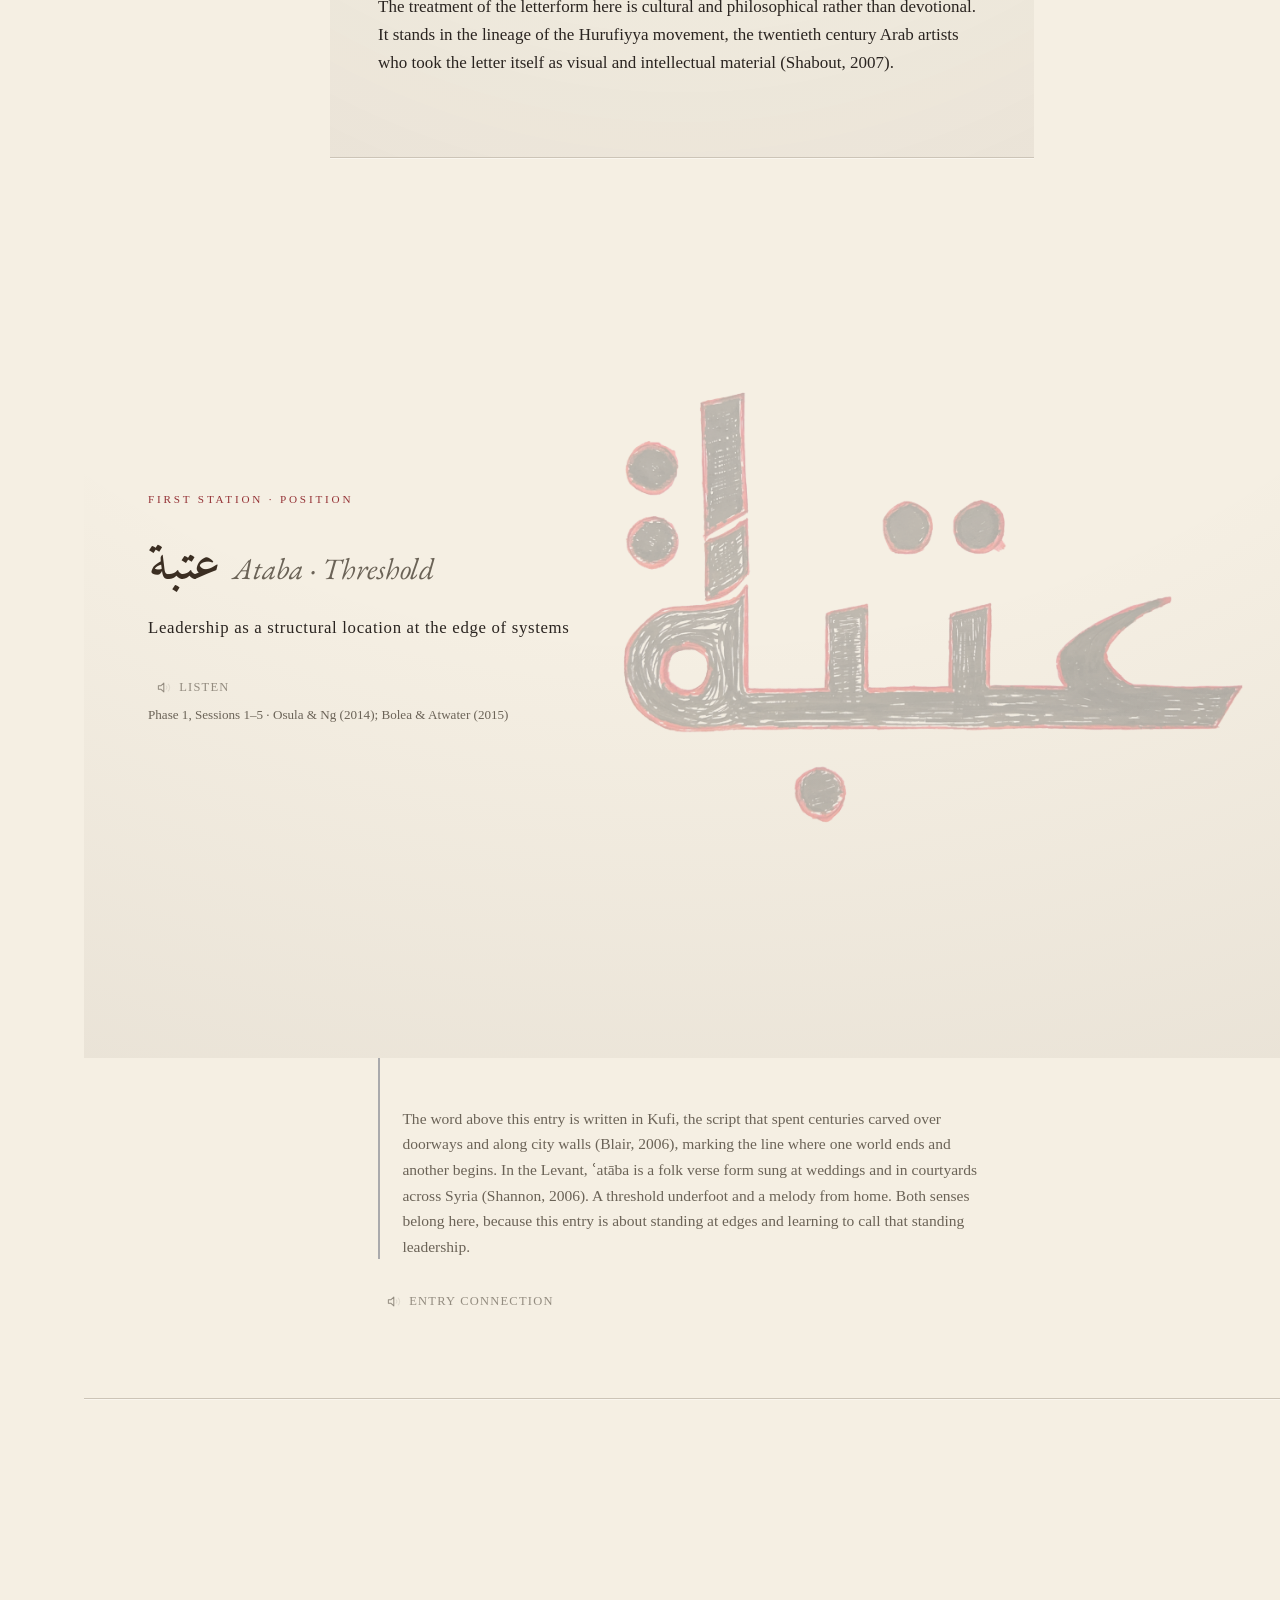
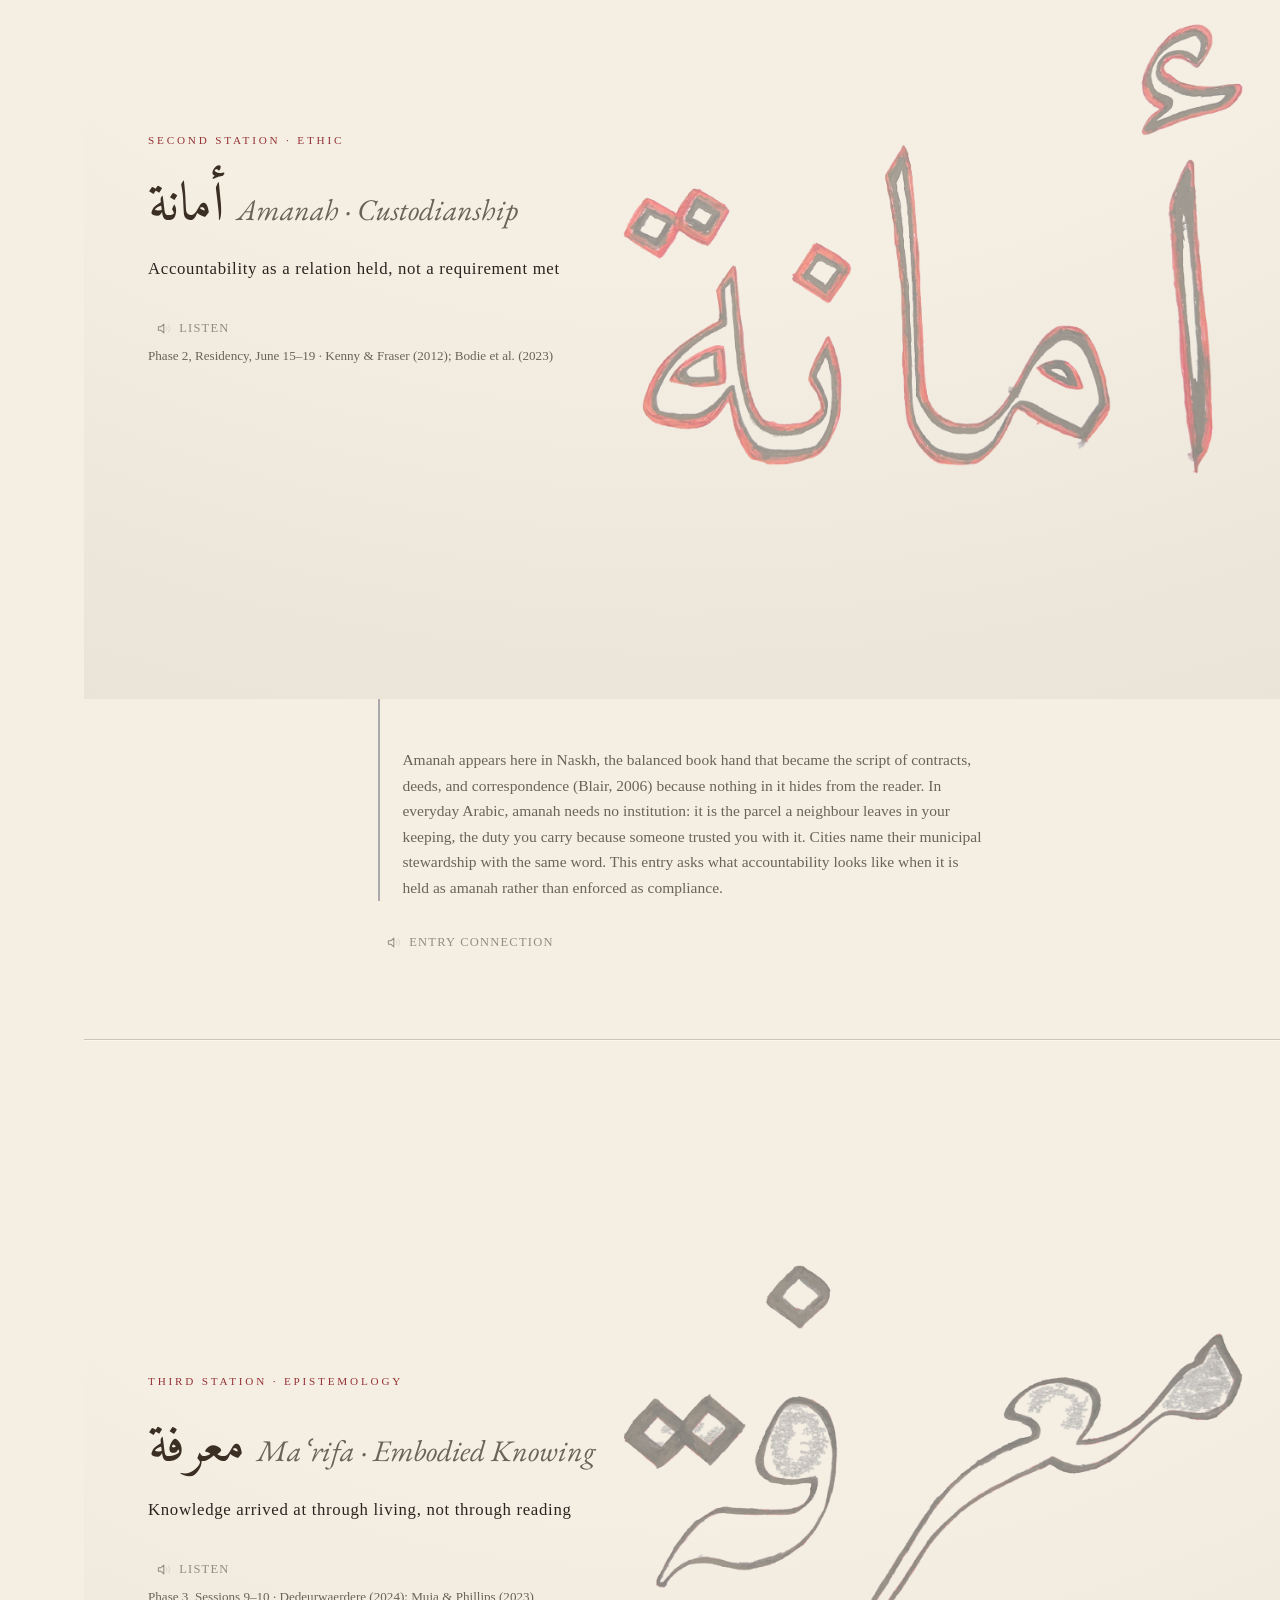
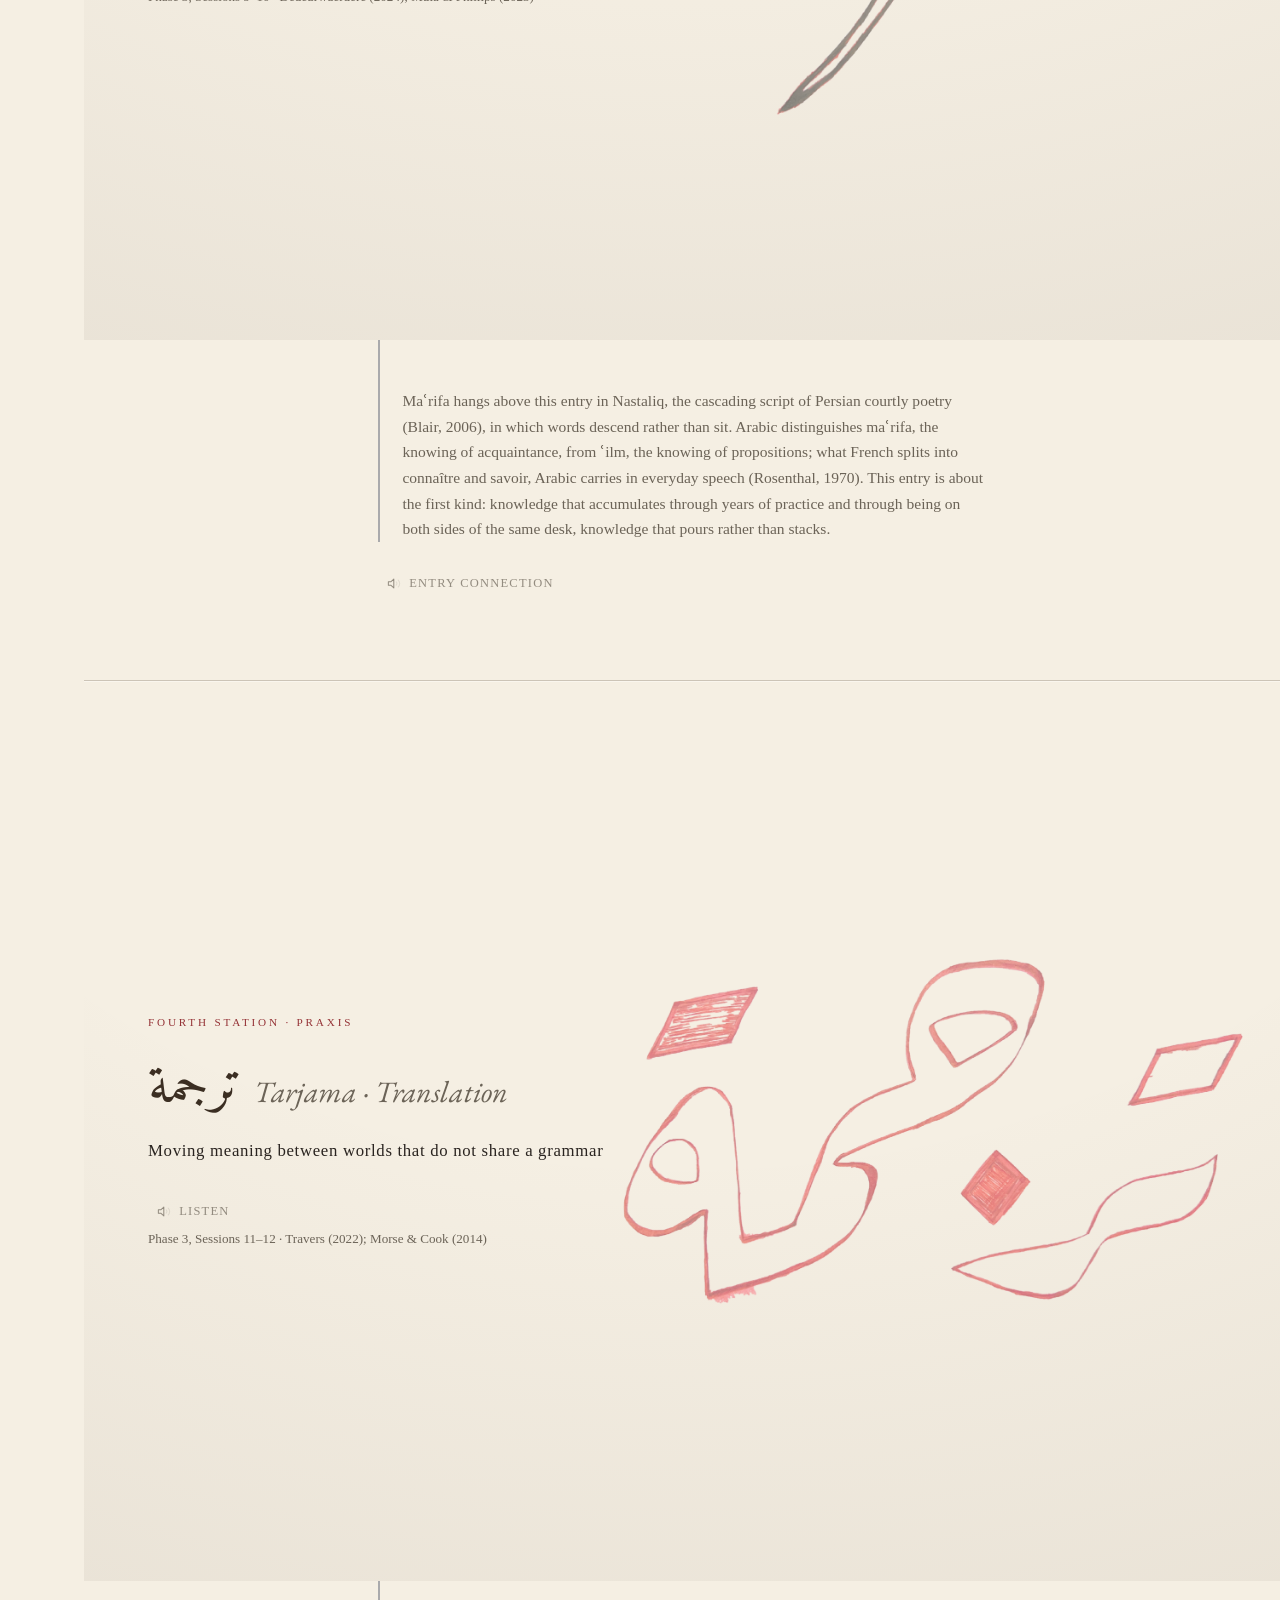
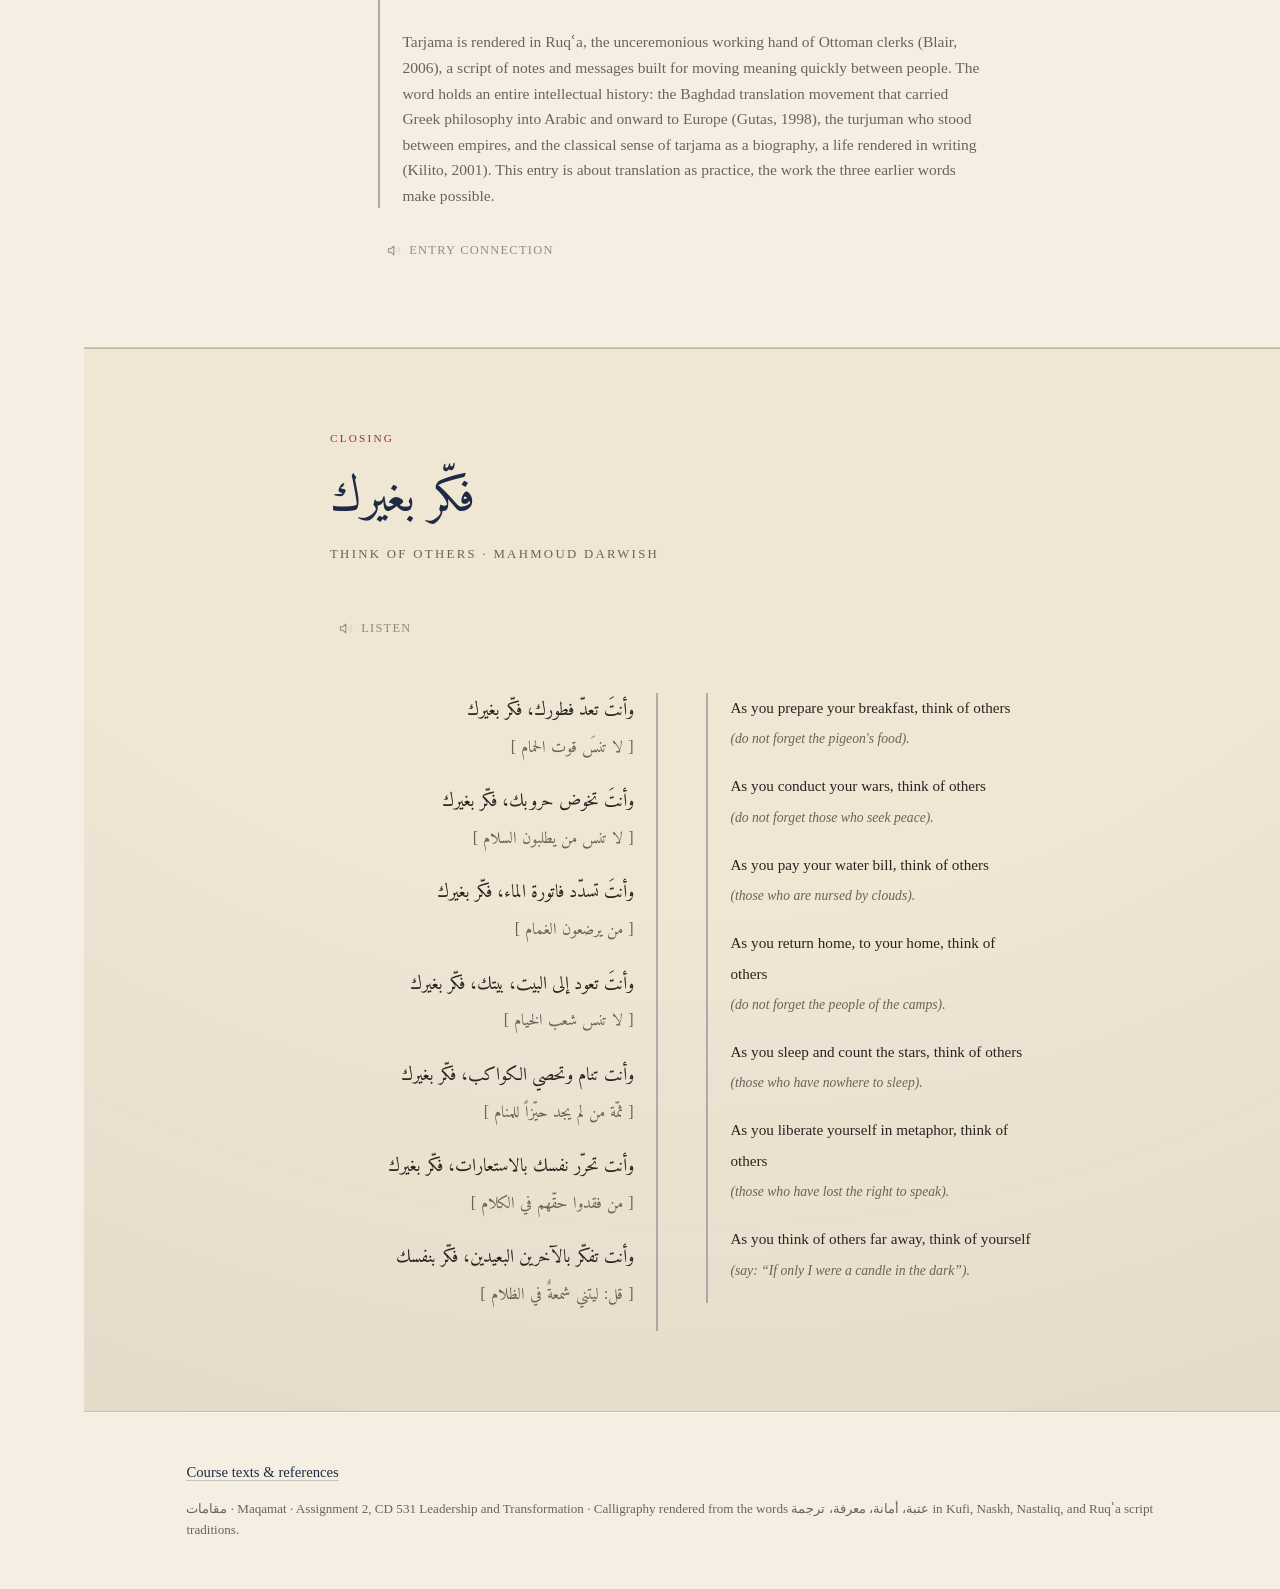
==== commit 8ec8abef: "Add files via upload" ====
--- a/index.html
+++ b/index.html
@@ -5,7 +5,7 @@
 <meta name="viewport" content="width=device-width, initial-scale=1">
 <title>مقامات · Maqamat · A Reflective Leadership Journal</title>
 <meta name="description" content="Maqamat: a reflective leadership journal in four places of standing: Ataba, Amanah, Maʿrifa, Tarjama. CD 531 Leadership and Transformation, MA Community Development, University of Victoria.">
-<link rel="stylesheet" href="style.css">
+  <link rel="stylesheet" href="style.css">
 </head>
 <body>
 
--- a/style.css
+++ b/style.css
@@ -1,12 +1,15 @@
 :root {
   --parchment: #F5EFE3;
   --parchment-deep: #EFE6D4;
-  --charcoal: #2B2B2B;
+  --charcoal: #2A2420;
   --indigo: #1F2A44;
   --faded: #6B6357;
-  --rule: rgba(43, 43, 43, 0.22);
+  --rule: rgba(74, 58, 44, 0.24);
   --ink-red: #B53C40;
   --ink-red-deep: #943135;
+  --paper-shadow: rgba(74, 58, 44, 0.07);
+  --serif-display: 'EB Garamond', Georgia, serif;
+  --heading: #3B2E22;
 }
 
 @font-face {
@@ -14,6 +17,22 @@
   src: url('assets/fonts/amiri-arabic-400-normal.woff2') format('woff2');
   font-weight: 400;
   font-display: swap;
+}
+
+@font-face {
+  font-family: 'EB Garamond';
+  src: url('assets/fonts/eb-garamond-latin-400-normal.woff2') format('woff2');
+  font-weight: 400; font-style: normal; font-display: swap;
+}
+@font-face {
+  font-family: 'EB Garamond';
+  src: url('assets/fonts/eb-garamond-latin-500-normal.woff2') format('woff2');
+  font-weight: 500; font-style: normal; font-display: swap;
+}
+@font-face {
+  font-family: 'EB Garamond';
+  src: url('assets/fonts/eb-garamond-latin-400-italic.woff2') format('woff2');
+  font-weight: 400; font-style: italic; font-display: swap;
 }
 
 * { box-sizing: border-box; margin: 0; padding: 0; }
@@ -127,7 +146,10 @@
 }
 
 /* ---------- Sections ---------- */
-section { border-bottom: 1px solid var(--rule); }
+section {
+  border-bottom: 1px solid var(--rule);
+  box-shadow: 0 1px 0 rgba(255, 253, 247, 0.55);
+}
 
 .prose {
   max-width: 44rem;
@@ -136,10 +158,11 @@
 }
 
 .prose h2 {
-  font-weight: 400;
-  font-size: 1.6rem;
+  font-family: var(--serif-display);
+  font-weight: 500;
+  font-size: 1.9rem;
   margin-bottom: 1.4rem;
-  color: var(--indigo);
+  color: var(--heading);
 }
 
 .prose p + p { margin-top: 1rem; }
@@ -195,9 +218,10 @@
 }
 
 .entry-open h2 {
-  font-weight: 400;
-  font-size: clamp(2rem, 5vw, 3.2rem);
-  color: var(--indigo);
+  font-family: var(--serif-display);
+  font-weight: 500;
+  font-size: clamp(2.1rem, 5vw, 3.4rem);
+  color: var(--heading);
   margin: 0.4rem 0 0.2rem;
 }
 
@@ -218,10 +242,11 @@
 .entry-body { max-width: 44rem; margin: 0 auto; padding: 0 clamp(1.5rem, 4vw, 3rem) 5rem; }
 
 .entry-body h3 {
+  font-family: var(--serif-display);
   font-weight: 400;
   font-style: italic;
-  font-size: 1.25rem;
-  color: var(--indigo);
+  font-size: 1.4rem;
+  color: var(--heading);
   margin: 2.8rem 0 0.8rem;
   padding-top: 2.2rem;
   border-top: 1px solid var(--rule);
@@ -431,3 +456,24 @@
   .substrate img[src*="amanah_hand"], .substrate img[src*="tarjama_hand"] { opacity: 0.38; }
   .substrate img[src*="marifa_hand"] { opacity: 0.42; }
 }
+
+/* ---------- Warm paper texture ---------- */
+body::after {
+  content: "";
+  position: fixed;
+  inset: 0;
+  pointer-events: none;
+  z-index: 9999;
+  opacity: 0.05;
+  mix-blend-mode: multiply;
+  background-image: url("data:image/svg+xml,%3Csvg xmlns='http://www.w3.org/2000/svg' width='160' height='160'%3E%3Cfilter id='n'%3E%3CfeTurbulence type='fractalNoise' baseFrequency='0.8' numOctaves='2' stitchTiles='stitch'/%3E%3CfeColorMatrix type='saturate' values='0'/%3E%3C/filter%3E%3Crect width='160' height='160' filter='url(%23n)'/%3E%3C/svg%3E");
+  background-size: 160px 160px;
+}
+
+/* soft aged-paper vignette so surfaces aren't flat */
+.hero, .entry-open, .closing, .prose, .refs {
+  background-image: radial-gradient(135% 130% at 50% -15%, rgba(255,255,255,0) 52%, var(--paper-shadow) 100%);
+}
+.closing {
+  background-color: var(--parchment-deep);
+}
